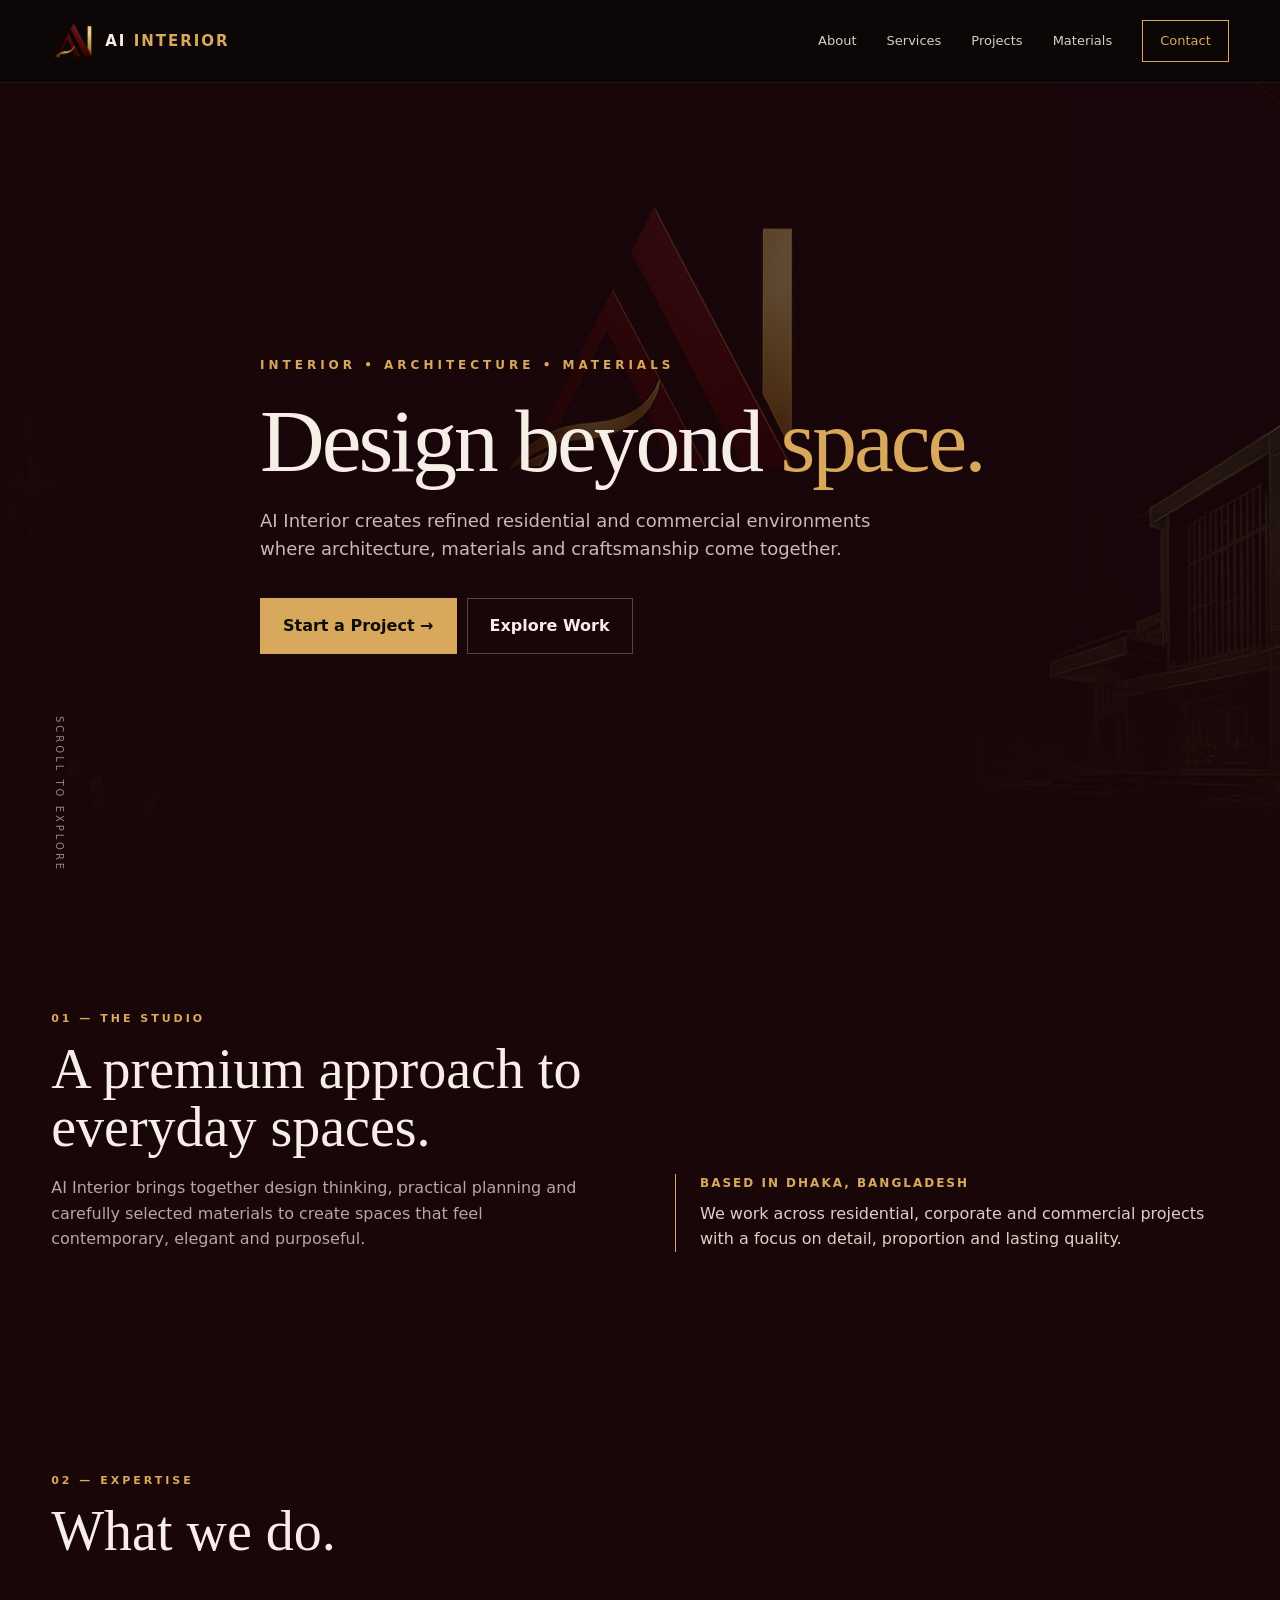
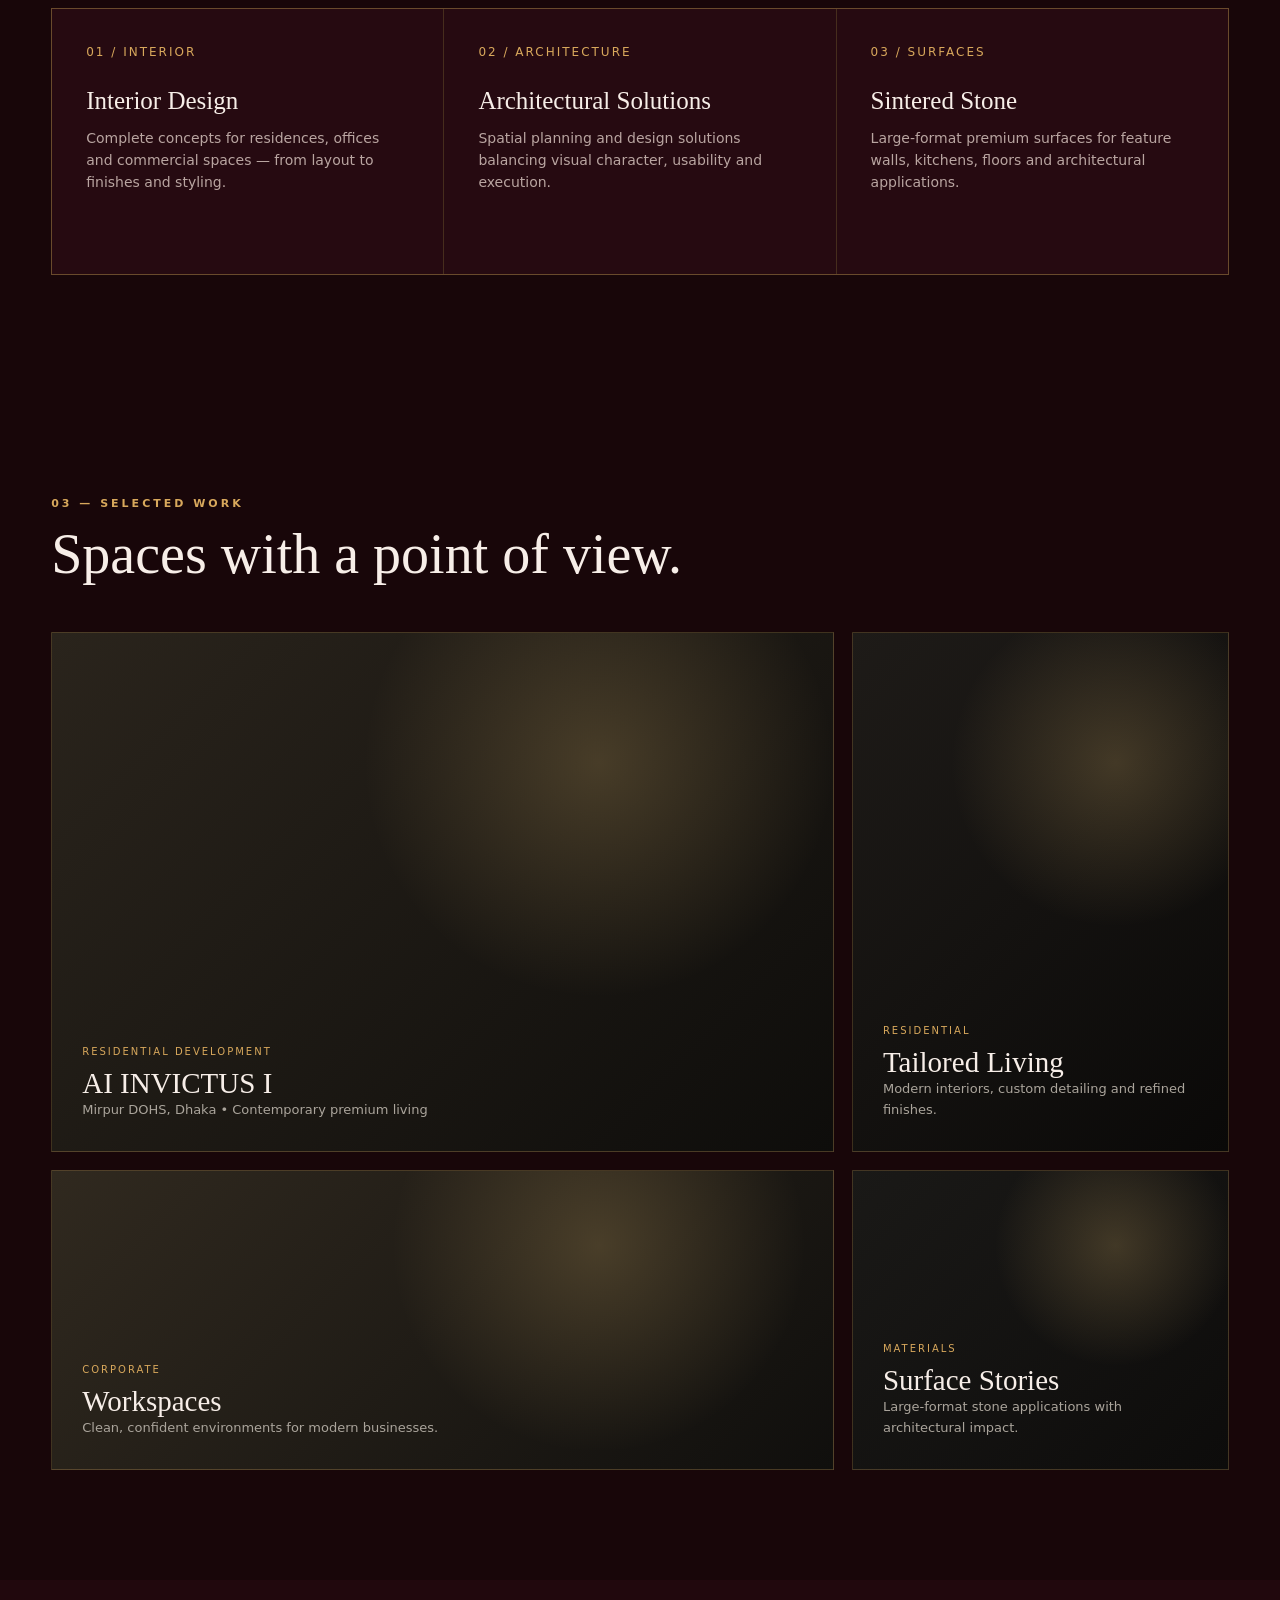
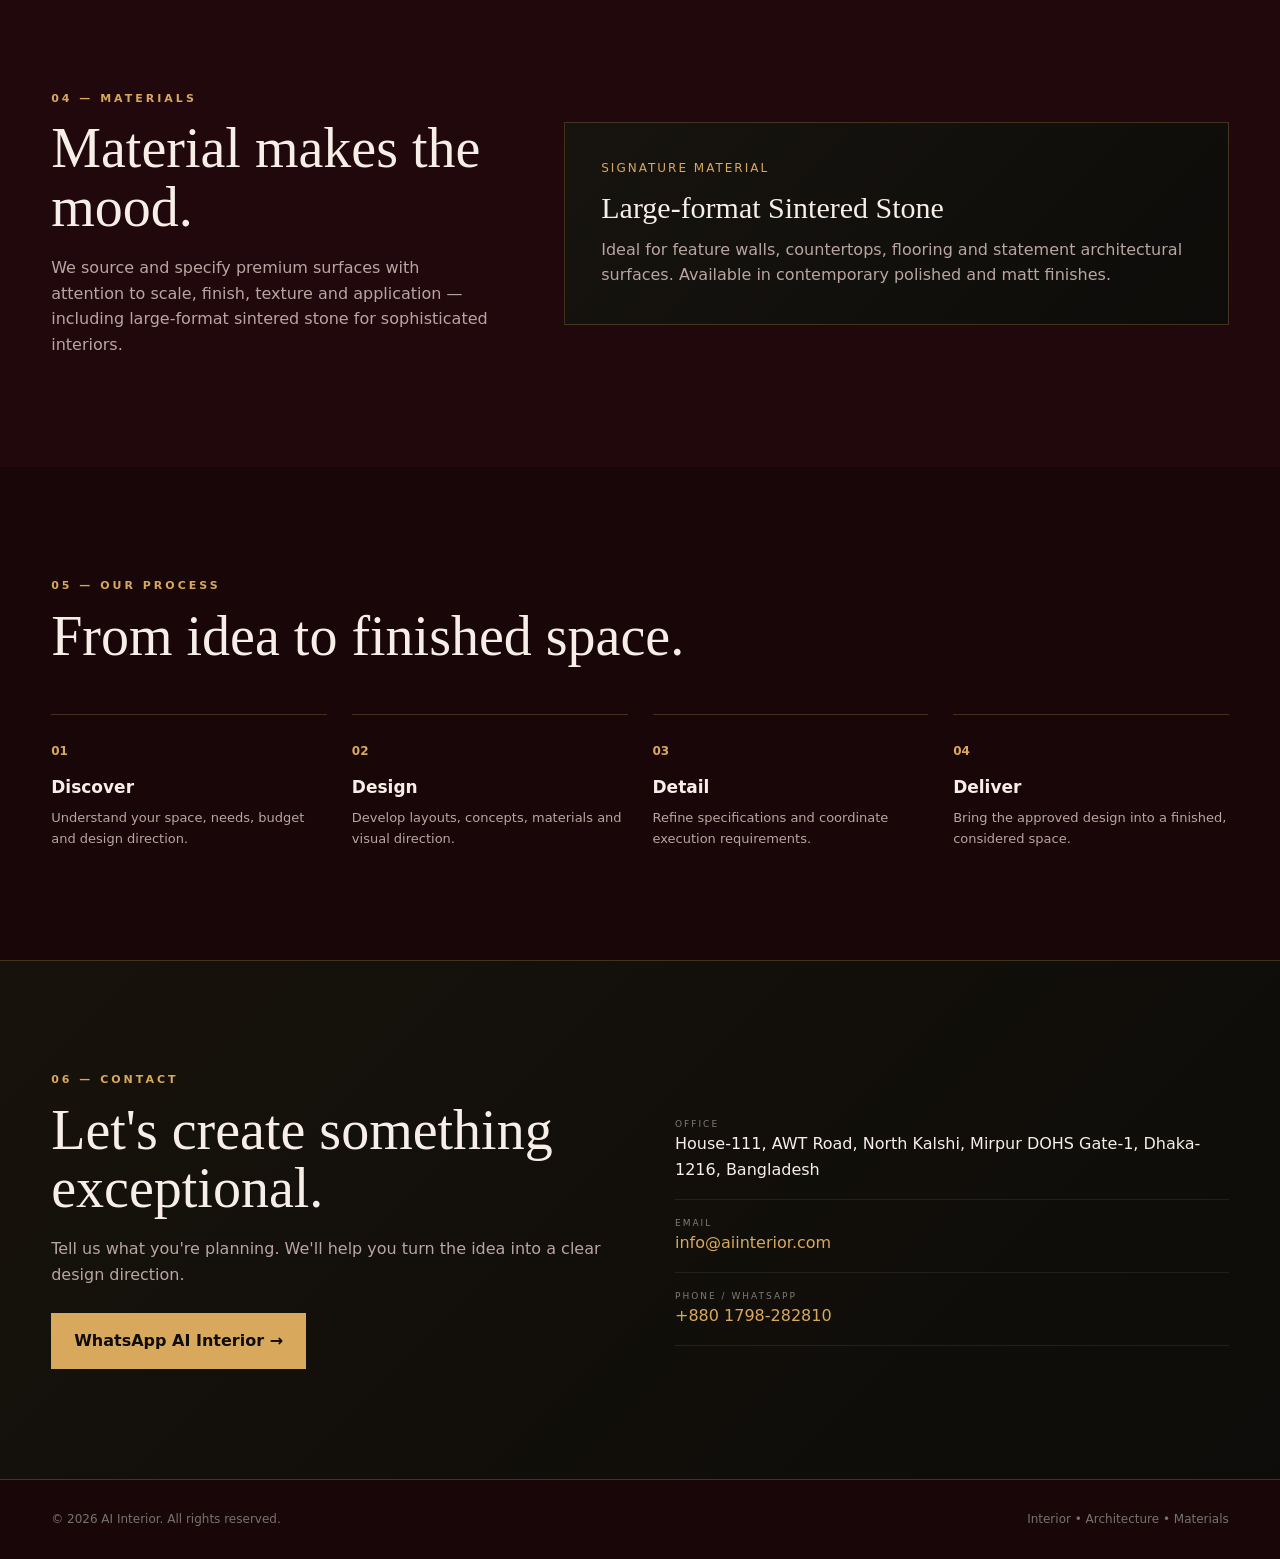
==== index.html @ 301704b3 "Add files via upload" ====
<!DOCTYPE html>
<html lang="en">
<head>
<meta charset="UTF-8">
<meta name="viewport" content="width=device-width, initial-scale=1.0">
<meta name="description" content="AI Interior — premium interior design, architectural solutions and surface materials in Dhaka, Bangladesh.">
<meta name="theme-color" content="#0a0908">
<title>AI Interior — Design Beyond Space</title>
<style>
:root{--bg:#180609;--panel:#260a11;--gold:#d8a85c;--gold2:#8e5b32;--cream:#f7eee8;--muted:#b9a5a1;--line:rgba(216,168,92,.24)}
*{box-sizing:border-box;margin:0;padding:0}
html{scroll-behavior:smooth}
body{font-family:Inter,ui-sans-serif,system-ui,-apple-system,"Segoe UI",Arial,sans-serif;background:var(--bg);color:var(--cream);line-height:1.6}
a{text-decoration:none;color:inherit}.container{width:min(1180px,92%);margin:auto}
.nav{position:fixed;inset:0 0 auto;z-index:50;background:rgba(9,8,7,.72);backdrop-filter:blur(16px);border-bottom:1px solid rgba(255,255,255,.07)}
.navin{height:82px;display:flex;align-items:center;justify-content:space-between}
.brand{display:flex;align-items:center;gap:11px;font-weight:800;letter-spacing:2px}.brand img{width:43px;height:43px;object-fit:contain}.brand span{font-size:15px}.brand em{font-style:normal;color:var(--gold)}
.links{display:flex;gap:30px;align-items:center;font-size:13px;color:#d5d0c7}.links a:hover{color:var(--gold)}
.navcta{border:1px solid var(--gold);padding:10px 17px;color:var(--gold)!important}
.hero{min-height:100vh;position:relative;overflow:hidden;display:flex;align-items:center}
.hero-art{position:absolute;inset:0;background:#160509 url("hero-art.png") center/cover no-repeat;opacity:.66;filter:saturate(1.12)}
.hero:after{content:"";position:absolute;inset:0;background:linear-gradient(90deg,rgba(24,6,9,.94) 0%,rgba(24,6,9,.65) 42%,rgba(24,6,9,.2) 100%),linear-gradient(0deg,rgba(24,6,9,.88),transparent 45%)}
.hero-content{position:relative;z-index:2;padding-top:110px;max-width:760px}
.kicker{font-size:12px;text-transform:uppercase;letter-spacing:4px;color:var(--gold);font-weight:700}
h1{font-family:Georgia,"Times New Roman",serif;font-weight:500;font-size:clamp(52px,7vw,92px);line-height:1.02;letter-spacing:-3px;margin:20px 0}
h1 span{color:var(--gold)}
.lead{font-size:18px;color:#c3bdb3;max-width:620px;margin-bottom:34px}
.btn{display:inline-flex;align-items:center;gap:9px;padding:14px 22px;background:var(--gold);color:#100d08;font-weight:800;border:1px solid var(--gold);margin-right:10px}.btn:hover{background:#ead09a}
.btn.ghost{background:transparent;color:var(--cream);border-color:rgba(255,255,255,.25)}
.scroll{position:absolute;z-index:3;bottom:28px;left:4%;font-size:10px;letter-spacing:3px;color:#8f887d;writing-mode:vertical-rl}
section{padding:110px 0}.eyebrow{font-size:11px;letter-spacing:3px;text-transform:uppercase;color:var(--gold);font-weight:800}
.section-title{font:500 clamp(36px,5vw,56px)/1.05 Georgia,serif;margin:12px 0 18px}
.section-copy{color:var(--muted);max-width:700px}.intro{display:grid;grid-template-columns:1fr 1fr;gap:70px;align-items:end}
.signature{border-left:1px solid var(--gold);padding-left:24px;color:#d9d1c4}.signature strong{display:block;color:var(--gold);font-size:12px;letter-spacing:2px;text-transform:uppercase;margin-bottom:8px}
.services{display:grid;grid-template-columns:repeat(3,1fr);gap:1px;margin-top:48px;background:var(--line);border:1px solid var(--line)}
.service{background:var(--panel);padding:34px;min-height:265px;transition:.25s}.service:hover{transform:translateY(-5px);background:#171511}
.num{color:var(--gold);font-size:12px;letter-spacing:2px}.service h3{font:500 25px Georgia,serif;margin:24px 0 12px}.service p{color:var(--muted);font-size:14px}
.projects{margin-top:48px;display:grid;grid-template-columns:1.35fr .65fr;gap:18px}.project{min-height:300px;position:relative;overflow:hidden;padding:30px;display:flex;align-items:end;background:linear-gradient(135deg,#2a241c,#0e0d0b);border:1px solid var(--line)}.project:before{content:"";position:absolute;inset:0;background:radial-gradient(circle at 70% 25%,rgba(212,176,106,.24),transparent 35%)}.project.large{min-height:520px}.project:nth-child(2){background:linear-gradient(135deg,#1e1b18,#0a0908)}.project:nth-child(3){background:linear-gradient(135deg,#30291f,#100f0d)}.project:nth-child(4){background:linear-gradient(135deg,#1a1917,#0d0c0b)}
.project-content{position:relative;z-index:1}.tag{font-size:10px;letter-spacing:2px;color:var(--gold);text-transform:uppercase}.project h3{font:500 29px Georgia,serif;margin-top:7px}.project p{color:#aaa49b;font-size:13px}
.material{background:#21080d}.material-grid{display:grid;grid-template-columns:.8fr 1.2fr;gap:70px;align-items:center}.material-box{border:1px solid var(--line);padding:36px;background:linear-gradient(135deg,#17140f,#0d0c0a)}.material-box h3{font:500 30px Georgia,serif;margin:12px 0}.material-box p{color:var(--muted)}
.process{display:grid;grid-template-columns:repeat(4,1fr);gap:25px;margin-top:48px}.step{border-top:1px solid var(--line);padding-top:22px}.step b{color:var(--gold);font-size:12px}.step h4{font-size:17px;margin:12px 0 7px}.step p{font-size:13px;color:var(--muted)}
.contact{background:linear-gradient(135deg,#17120b,#0d0c0a);border-top:1px solid var(--line);border-bottom:1px solid var(--line)}.contact-grid{display:grid;grid-template-columns:1fr 1fr;gap:70px}.contact-info{margin-top:30px}.contact-info div{padding:16px 0;border-bottom:1px solid rgba(255,255,255,.08)}.contact-info small{display:block;color:#817b73;text-transform:uppercase;letter-spacing:2px;font-size:9px}.contact-info a{color:var(--gold)}
footer{padding:30px 0;color:#77736c;font-size:12px}.foot{display:flex;justify-content:space-between;gap:20px}
@media(max-width:800px){.links{display:none}.intro,.material-grid,.contact-grid{grid-template-columns:1fr;gap:35px}.services,.process{grid-template-columns:1fr}.projects{grid-template-columns:1fr}.project.large{min-height:360px}section{padding:78px 0}.hero-art{background-position:center}.hero-content{padding-top:120px}h1{letter-spacing:-2px}.foot{flex-direction:column}}
</style>
</head>
<body>
<nav class="nav"><div class="container navin">
<a class="brand" href="#"><img src="ai-logo.png" alt="AI Interior logo"><span>AI <em>INTERIOR</em></span></a>
<div class="links"><a href="#about">About</a><a href="#services">Services</a><a href="#projects">Projects</a><a href="#materials">Materials</a><a href="#contact" class="navcta">Contact</a></div>
</div></nav>

<header class="hero">
<div class="hero-art"></div><div class="scroll">SCROLL TO EXPLORE</div>
<div class="container hero-content">
<div class="kicker">Interior • Architecture • Materials</div>
<h1>Design beyond <span>space.</span></h1>
<p class="lead">AI Interior creates refined residential and commercial environments where architecture, materials and craftsmanship come together.</p>
<a class="btn" href="#contact">Start a Project →</a><a class="btn ghost" href="#projects">Explore Work</a>
</div></header>

<section id="about"><div class="container intro">
<div><div class="eyebrow">01 — The Studio</div><h2 class="section-title">A premium approach to everyday spaces.</h2><p class="section-copy">AI Interior brings together design thinking, practical planning and carefully selected materials to create spaces that feel contemporary, elegant and purposeful.</p></div>
<div class="signature"><strong>Based in Dhaka, Bangladesh</strong>We work across residential, corporate and commercial projects with a focus on detail, proportion and lasting quality.</div>
</div></section>

<section id="services"><div class="container"><div class="eyebrow">02 — Expertise</div><h2 class="section-title">What we do.</h2>
<div class="services">
<article class="service"><div class="num">01 / INTERIOR</div><h3>Interior Design</h3><p>Complete concepts for residences, offices and commercial spaces — from layout to finishes and styling.</p></article>
<article class="service"><div class="num">02 / ARCHITECTURE</div><h3>Architectural Solutions</h3><p>Spatial planning and design solutions balancing visual character, usability and execution.</p></article>
<article class="service"><div class="num">03 / SURFACES</div><h3>Sintered Stone</h3><p>Large-format premium surfaces for feature walls, kitchens, floors and architectural applications.</p></article>
</div></div></section>

<section id="projects"><div class="container"><div class="eyebrow">03 — Selected Work</div><h2 class="section-title">Spaces with a point of view.</h2>
<div class="projects">
<article class="project large"><div class="project-content"><div class="tag">Residential Development</div><h3>AI INVICTUS I</h3><p>Mirpur DOHS, Dhaka • Contemporary premium living</p></div></article>
<article class="project"><div class="project-content"><div class="tag">Residential</div><h3>Tailored Living</h3><p>Modern interiors, custom detailing and refined finishes.</p></div></article>
<article class="project"><div class="project-content"><div class="tag">Corporate</div><h3>Workspaces</h3><p>Clean, confident environments for modern businesses.</p></div></article>
<article class="project"><div class="project-content"><div class="tag">Materials</div><h3>Surface Stories</h3><p>Large-format stone applications with architectural impact.</p></div></article>
</div></div></section>

<section id="materials" class="material"><div class="container material-grid">
<div><div class="eyebrow">04 — Materials</div><h2 class="section-title">Material makes the mood.</h2><p class="section-copy">We source and specify premium surfaces with attention to scale, finish, texture and application — including large-format sintered stone for sophisticated interiors.</p></div>
<div class="material-box"><div class="num">SIGNATURE MATERIAL</div><h3>Large-format Sintered Stone</h3><p>Ideal for feature walls, countertops, flooring and statement architectural surfaces. Available in contemporary polished and matt finishes.</p></div>
</div></section>

<section><div class="container"><div class="eyebrow">05 — Our Process</div><h2 class="section-title">From idea to finished space.</h2>
<div class="process"><div class="step"><b>01</b><h4>Discover</h4><p>Understand your space, needs, budget and design direction.</p></div><div class="step"><b>02</b><h4>Design</h4><p>Develop layouts, concepts, materials and visual direction.</p></div><div class="step"><b>03</b><h4>Detail</h4><p>Refine specifications and coordinate execution requirements.</p></div><div class="step"><b>04</b><h4>Deliver</h4><p>Bring the approved design into a finished, considered space.</p></div></div>
</div></section>

<section id="contact" class="contact"><div class="container contact-grid">
<div><div class="eyebrow">06 — Contact</div><h2 class="section-title">Let's create something exceptional.</h2><p class="section-copy">Tell us what you're planning. We'll help you turn the idea into a clear design direction.</p><br><a class="btn" href="https://wa.me/8801798282810?text=Hello%20AI%20Interior%2C%20I%20would%20like%20to%20discuss%20a%20project." target="_blank">WhatsApp AI Interior →</a></div>
<div class="contact-info"><div><small>Office</small>House-111, AWT Road, North Kalshi, Mirpur DOHS Gate-1, Dhaka-1216, Bangladesh</div><div><small>Email</small><a href="mailto:info@aiinterior.com">info@aiinterior.com</a></div><div><small>Phone / WhatsApp</small><a href="tel:+8801798282810">+880 1798-282810</a></div></div>
</div></section>

<footer><div class="container foot"><span>© 2026 AI Interior. All rights reserved.</span><span>Interior • Architecture • Materials</span></div></footer>
</body></html>
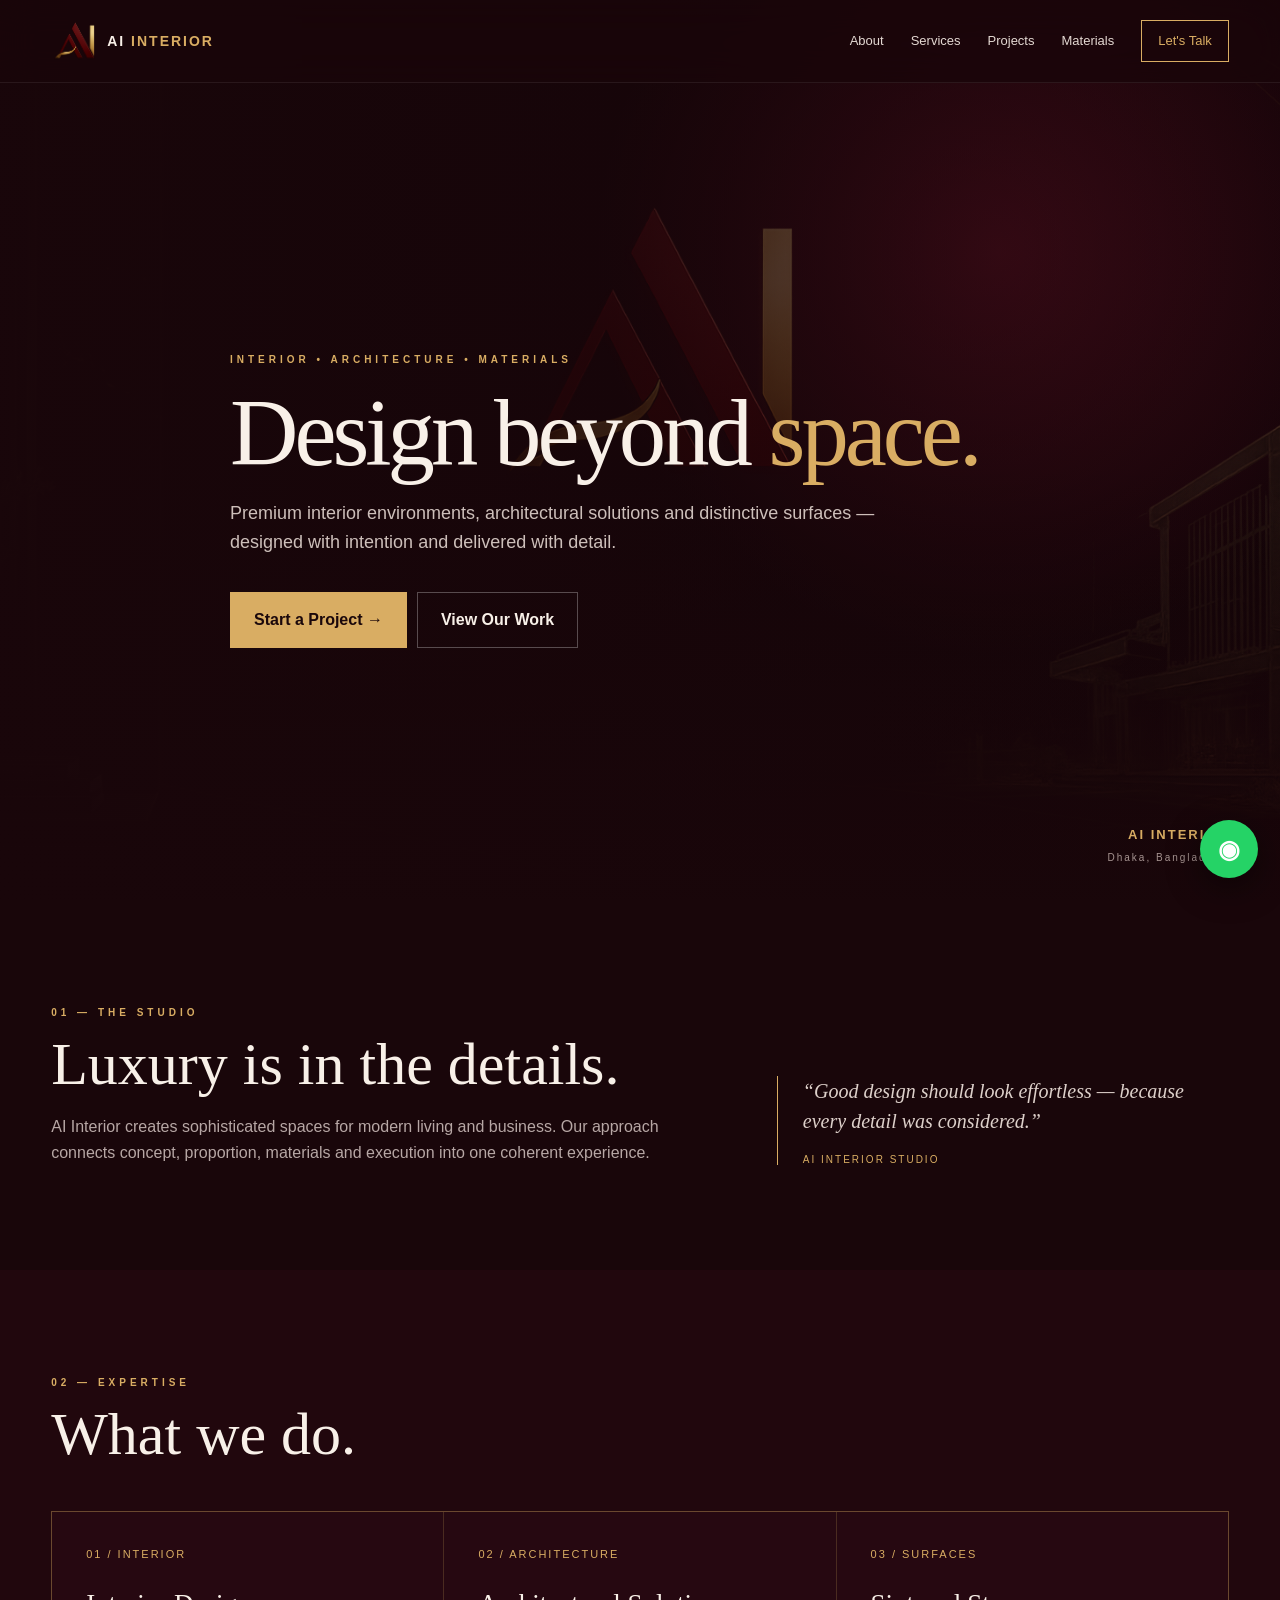
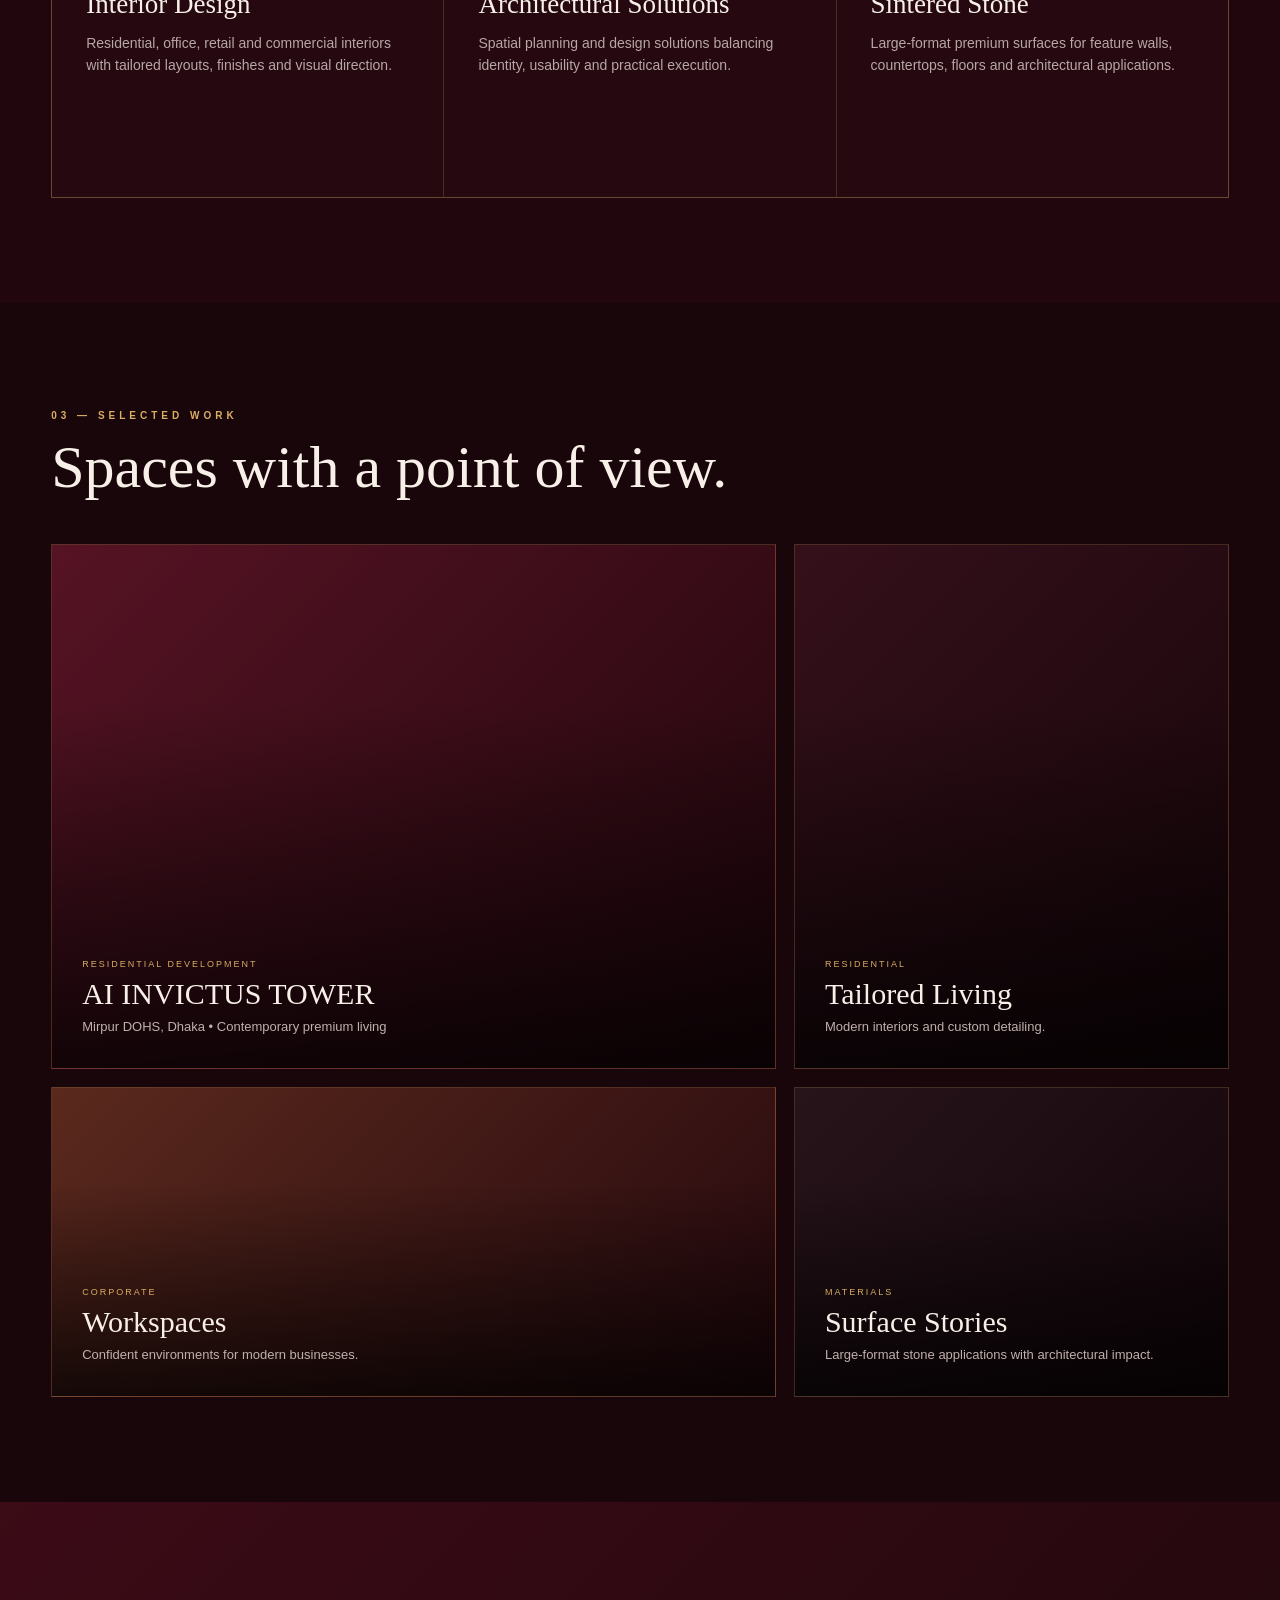
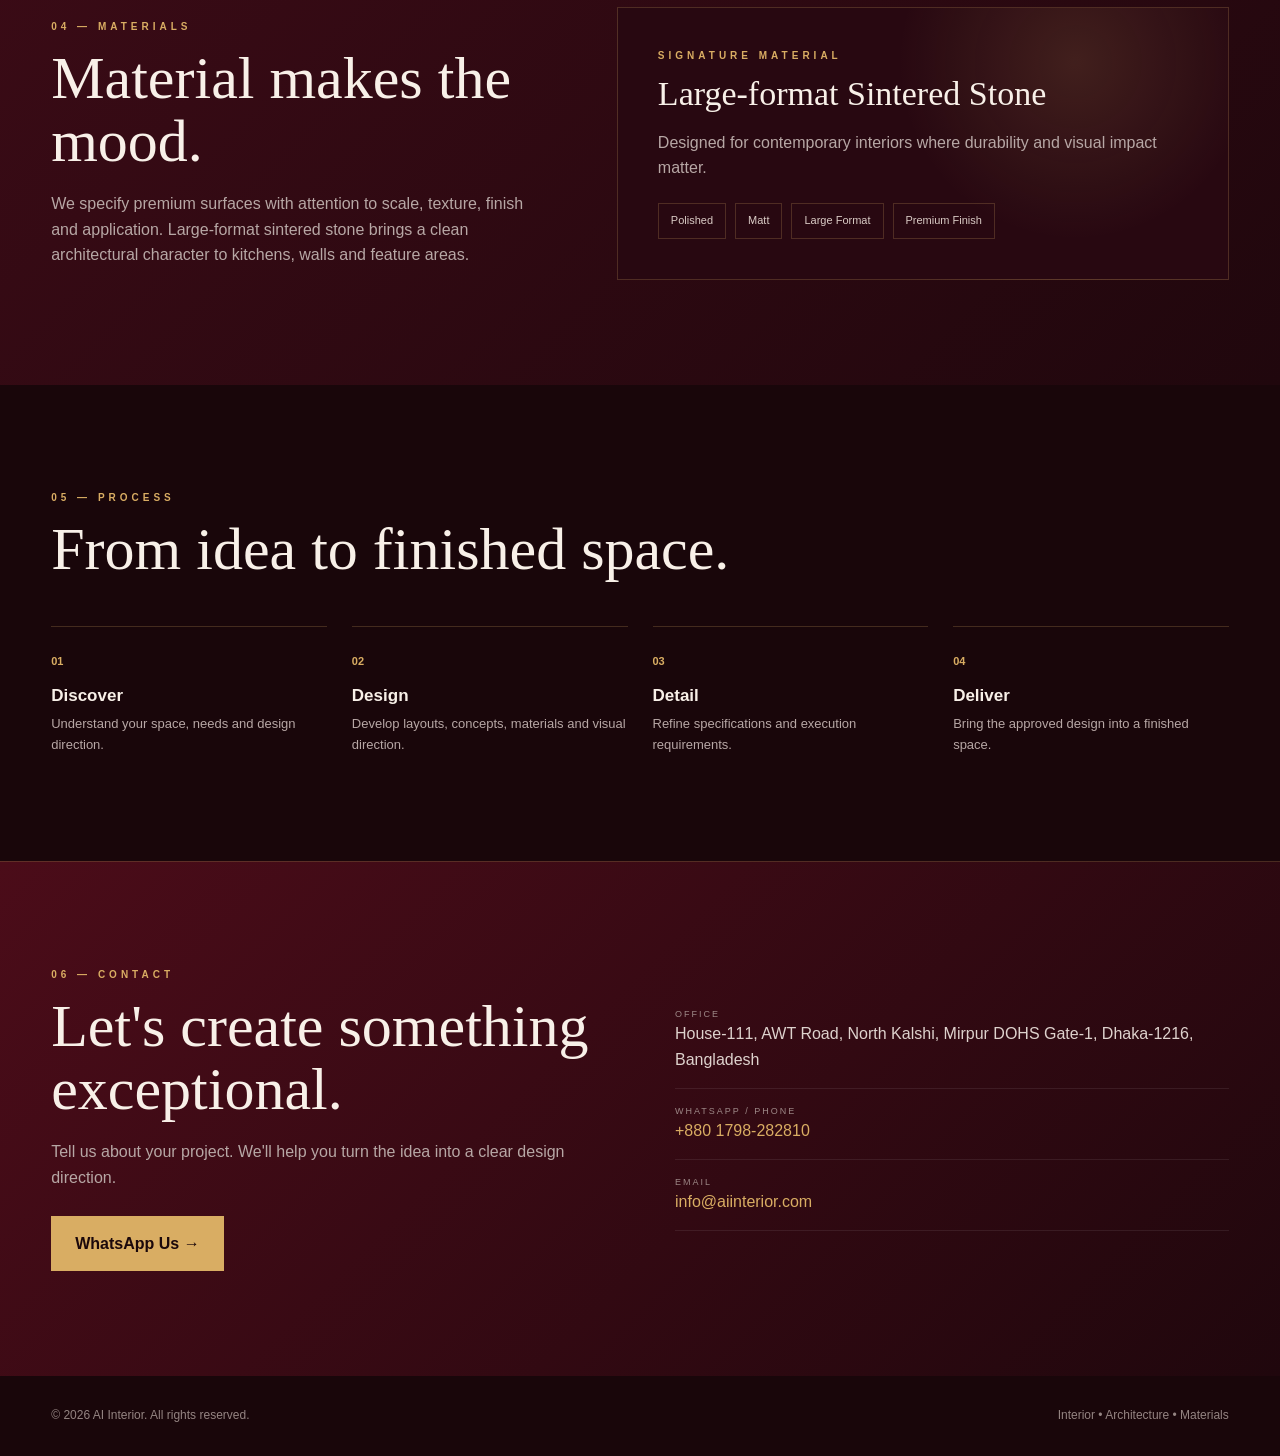
==== commit b1e5902c: "Add files via upload" ====
--- a/index.html
+++ b/index.html
@@ -1,97 +1,79 @@
-<!DOCTYPE html>
+<!doctype html>
 <html lang="en">
 <head>
-<meta charset="UTF-8">
-<meta name="viewport" content="width=device-width, initial-scale=1.0">
-<meta name="description" content="AI Interior — premium interior design, architectural solutions and surface materials in Dhaka, Bangladesh.">
-<meta name="theme-color" content="#0a0908">
-<title>AI Interior — Design Beyond Space</title>
+<meta charset="utf-8">
+<meta name="viewport" content="width=device-width,initial-scale=1">
+<meta name="description" content="AI Interior — premium interior design, architecture and sintered stone solutions in Dhaka, Bangladesh.">
+<meta name="theme-color" content="#19060a">
+<title>AI Interior | Design Beyond Space</title>
 <style>
-:root{--bg:#180609;--panel:#260a11;--gold:#d8a85c;--gold2:#8e5b32;--cream:#f7eee8;--muted:#b9a5a1;--line:rgba(216,168,92,.24)}
-*{box-sizing:border-box;margin:0;padding:0}
-html{scroll-behavior:smooth}
-body{font-family:Inter,ui-sans-serif,system-ui,-apple-system,"Segoe UI",Arial,sans-serif;background:var(--bg);color:var(--cream);line-height:1.6}
-a{text-decoration:none;color:inherit}.container{width:min(1180px,92%);margin:auto}
-.nav{position:fixed;inset:0 0 auto;z-index:50;background:rgba(9,8,7,.72);backdrop-filter:blur(16px);border-bottom:1px solid rgba(255,255,255,.07)}
-.navin{height:82px;display:flex;align-items:center;justify-content:space-between}
-.brand{display:flex;align-items:center;gap:11px;font-weight:800;letter-spacing:2px}.brand img{width:43px;height:43px;object-fit:contain}.brand span{font-size:15px}.brand em{font-style:normal;color:var(--gold)}
-.links{display:flex;gap:30px;align-items:center;font-size:13px;color:#d5d0c7}.links a:hover{color:var(--gold)}
-.navcta{border:1px solid var(--gold);padding:10px 17px;color:var(--gold)!important}
-.hero{min-height:100vh;position:relative;overflow:hidden;display:flex;align-items:center}
-.hero-art{position:absolute;inset:0;background:#160509 url("hero-art.png") center/cover no-repeat;opacity:.66;filter:saturate(1.12)}
-.hero:after{content:"";position:absolute;inset:0;background:linear-gradient(90deg,rgba(24,6,9,.94) 0%,rgba(24,6,9,.65) 42%,rgba(24,6,9,.2) 100%),linear-gradient(0deg,rgba(24,6,9,.88),transparent 45%)}
-.hero-content{position:relative;z-index:2;padding-top:110px;max-width:760px}
-.kicker{font-size:12px;text-transform:uppercase;letter-spacing:4px;color:var(--gold);font-weight:700}
-h1{font-family:Georgia,"Times New Roman",serif;font-weight:500;font-size:clamp(52px,7vw,92px);line-height:1.02;letter-spacing:-3px;margin:20px 0}
-h1 span{color:var(--gold)}
-.lead{font-size:18px;color:#c3bdb3;max-width:620px;margin-bottom:34px}
-.btn{display:inline-flex;align-items:center;gap:9px;padding:14px 22px;background:var(--gold);color:#100d08;font-weight:800;border:1px solid var(--gold);margin-right:10px}.btn:hover{background:#ead09a}
-.btn.ghost{background:transparent;color:var(--cream);border-color:rgba(255,255,255,.25)}
-.scroll{position:absolute;z-index:3;bottom:28px;left:4%;font-size:10px;letter-spacing:3px;color:#8f887d;writing-mode:vertical-rl}
-section{padding:110px 0}.eyebrow{font-size:11px;letter-spacing:3px;text-transform:uppercase;color:var(--gold);font-weight:800}
-.section-title{font:500 clamp(36px,5vw,56px)/1.05 Georgia,serif;margin:12px 0 18px}
-.section-copy{color:var(--muted);max-width:700px}.intro{display:grid;grid-template-columns:1fr 1fr;gap:70px;align-items:end}
-.signature{border-left:1px solid var(--gold);padding-left:24px;color:#d9d1c4}.signature strong{display:block;color:var(--gold);font-size:12px;letter-spacing:2px;text-transform:uppercase;margin-bottom:8px}
-.services{display:grid;grid-template-columns:repeat(3,1fr);gap:1px;margin-top:48px;background:var(--line);border:1px solid var(--line)}
-.service{background:var(--panel);padding:34px;min-height:265px;transition:.25s}.service:hover{transform:translateY(-5px);background:#171511}
-.num{color:var(--gold);font-size:12px;letter-spacing:2px}.service h3{font:500 25px Georgia,serif;margin:24px 0 12px}.service p{color:var(--muted);font-size:14px}
-.projects{margin-top:48px;display:grid;grid-template-columns:1.35fr .65fr;gap:18px}.project{min-height:300px;position:relative;overflow:hidden;padding:30px;display:flex;align-items:end;background:linear-gradient(135deg,#2a241c,#0e0d0b);border:1px solid var(--line)}.project:before{content:"";position:absolute;inset:0;background:radial-gradient(circle at 70% 25%,rgba(212,176,106,.24),transparent 35%)}.project.large{min-height:520px}.project:nth-child(2){background:linear-gradient(135deg,#1e1b18,#0a0908)}.project:nth-child(3){background:linear-gradient(135deg,#30291f,#100f0d)}.project:nth-child(4){background:linear-gradient(135deg,#1a1917,#0d0c0b)}
-.project-content{position:relative;z-index:1}.tag{font-size:10px;letter-spacing:2px;color:var(--gold);text-transform:uppercase}.project h3{font:500 29px Georgia,serif;margin-top:7px}.project p{color:#aaa49b;font-size:13px}
-.material{background:#21080d}.material-grid{display:grid;grid-template-columns:.8fr 1.2fr;gap:70px;align-items:center}.material-box{border:1px solid var(--line);padding:36px;background:linear-gradient(135deg,#17140f,#0d0c0a)}.material-box h3{font:500 30px Georgia,serif;margin:12px 0}.material-box p{color:var(--muted)}
-.process{display:grid;grid-template-columns:repeat(4,1fr);gap:25px;margin-top:48px}.step{border-top:1px solid var(--line);padding-top:22px}.step b{color:var(--gold);font-size:12px}.step h4{font-size:17px;margin:12px 0 7px}.step p{font-size:13px;color:var(--muted)}
-.contact{background:linear-gradient(135deg,#17120b,#0d0c0a);border-top:1px solid var(--line);border-bottom:1px solid var(--line)}.contact-grid{display:grid;grid-template-columns:1fr 1fr;gap:70px}.contact-info{margin-top:30px}.contact-info div{padding:16px 0;border-bottom:1px solid rgba(255,255,255,.08)}.contact-info small{display:block;color:#817b73;text-transform:uppercase;letter-spacing:2px;font-size:9px}.contact-info a{color:var(--gold)}
-footer{padding:30px 0;color:#77736c;font-size:12px}.foot{display:flex;justify-content:space-between;gap:20px}
-@media(max-width:800px){.links{display:none}.intro,.material-grid,.contact-grid{grid-template-columns:1fr;gap:35px}.services,.process{grid-template-columns:1fr}.projects{grid-template-columns:1fr}.project.large{min-height:360px}section{padding:78px 0}.hero-art{background-position:center}.hero-content{padding-top:120px}h1{letter-spacing:-2px}.foot{flex-direction:column}}
+:root{--maroon:#19060a;--maroon2:#2a0810;--wine:#430d19;--gold:#d9ad63;--gold2:#f0d39a;--ivory:#f8f0e8;--muted:#b7a7a5;--line:rgba(217,173,99,.22)}
+*{box-sizing:border-box;margin:0;padding:0}html{scroll-behavior:smooth}body{background:var(--maroon);color:var(--ivory);font-family:Inter,Arial,sans-serif;line-height:1.6}a{text-decoration:none;color:inherit}
+.container{width:min(1200px,92%);margin:auto}.nav{position:fixed;z-index:100;top:0;left:0;right:0;background:rgba(25,6,10,.76);backdrop-filter:blur(18px);border-bottom:1px solid rgba(255,255,255,.07)}
+.navin{height:82px;display:flex;align-items:center;justify-content:space-between}.brand{display:flex;align-items:center;gap:10px;font-weight:800;letter-spacing:2px}.brand img{width:46px;height:46px;object-fit:contain}.brand span{font-size:14px}.brand b{color:var(--gold)}
+.links{display:flex;gap:27px;align-items:center;font-size:13px;color:#e4d9d3}.links a:hover{color:var(--gold)}.navbtn{border:1px solid var(--gold);padding:10px 16px;color:var(--gold)!important}
+.menu{display:none;background:none;border:0;color:var(--ivory);font-size:25px}.mobile{display:none}
+.hero{min-height:100vh;position:relative;display:flex;align-items:center;overflow:hidden;background:#110307}.hero-art{position:absolute;inset:0;background:url("hero-art.png") center/cover no-repeat;opacity:.48;filter:saturate(1.2)}.hero:before{content:"";position:absolute;inset:0;background:radial-gradient(circle at 78% 28%,rgba(117,20,43,.5),transparent 34%)}.hero:after{content:"";position:absolute;inset:0;background:linear-gradient(90deg,rgba(25,6,10,.97),rgba(25,6,10,.72) 43%,rgba(25,6,10,.2)),linear-gradient(0deg,rgba(25,6,10,.96),transparent 48%)}
+.hero-content{position:relative;z-index:2;padding-top:100px;max-width:820px}.eyebrow{font-size:10px;letter-spacing:4px;color:var(--gold);font-weight:800;text-transform:uppercase}.hero h1{font:500 clamp(55px,7.4vw,100px)/.96 Georgia,serif;letter-spacing:-4px;margin:20px 0}.hero h1 span{color:var(--gold)}.lead{font-size:18px;color:#cdbfba;max-width:660px;margin-bottom:35px}.actions{display:flex;gap:10px;flex-wrap:wrap}.btn{display:inline-flex;align-items:center;gap:9px;padding:14px 23px;background:var(--gold);color:#1b080b;font-weight:800;border:1px solid var(--gold)}.btn:hover{background:var(--gold2)}.btn.ghost{background:transparent;color:var(--ivory);border-color:rgba(255,255,255,.28)}
+.hero-meta{position:absolute;z-index:3;bottom:34px;right:4%;font-size:10px;letter-spacing:2px;color:#a69491;text-align:right}.hero-meta strong{display:block;color:var(--gold);font-size:13px;margin-bottom:4px}
+section{padding:105px 0}.dark{background:#21070d}.wine{background:linear-gradient(135deg,#3b0b16,#20070d)}.title{font:500 clamp(38px,5vw,60px)/1.05 Georgia,serif;margin:12px 0 18px}.copy{color:var(--muted);max-width:720px}
+.intro{display:grid;grid-template-columns:1fr .7fr;gap:80px;align-items:end}.quote{border-left:1px solid var(--gold);padding-left:25px;color:#ddd0ca;font:italic 20px/1.5 Georgia,serif}.quote small{display:block;font:normal 10px Arial;letter-spacing:2px;color:var(--gold);margin-top:18px;text-transform:uppercase}
+.services{display:grid;grid-template-columns:repeat(3,1fr);gap:1px;background:var(--line);border:1px solid var(--line);margin-top:45px}.service{background:#260811;padding:34px;min-height:285px;transition:.25s}.service:hover{transform:translateY(-5px);background:#310a13}.service .n{color:var(--gold);font-size:11px;letter-spacing:2px}.service h3{font:500 27px Georgia,serif;margin:25px 0 12px}.service p{color:var(--muted);font-size:14px}
+.projects{display:grid;grid-template-columns:1.25fr .75fr;gap:18px;margin-top:45px}.project{min-height:310px;padding:30px;display:flex;align-items:end;position:relative;overflow:hidden;border:1px solid var(--line);background:linear-gradient(135deg,#4a101d,#21070d)}.project:after{content:"";position:absolute;inset:0;background:linear-gradient(0deg,rgba(0,0,0,.72),transparent 70%)}.project.large{min-height:525px;background:linear-gradient(135deg,#561324,#20060c)}.project.two{background:linear-gradient(135deg,#35101a,#160509)}.project.three{background:linear-gradient(135deg,#5a291d,#26080e)}.project.four{background:linear-gradient(135deg,#27141b,#130509)}.pcontent{position:relative;z-index:2}.tag{font-size:9px;letter-spacing:2px;color:var(--gold);text-transform:uppercase}.project h3{font:500 30px Georgia,serif;margin:6px 0}.project p{font-size:13px;color:#c0b0ad}
+.materials{display:grid;grid-template-columns:.9fr 1.1fr;gap:65px;align-items:center}.material-card{padding:40px;border:1px solid var(--line);background:radial-gradient(circle at 75% 20%,rgba(217,173,99,.14),transparent 35%),#280811}.chips{display:flex;gap:9px;flex-wrap:wrap;margin-top:22px}.chip{border:1px solid var(--line);padding:8px 12px;color:#daccc6;font-size:11px}
+.process{display:grid;grid-template-columns:repeat(4,1fr);gap:25px;margin-top:45px}.step{border-top:1px solid var(--line);padding-top:20px}.step b{color:var(--gold);font-size:11px}.step h4{margin:10px 0 5px;font-size:17px}.step p{font-size:13px;color:var(--muted)}
+.contact{background:linear-gradient(135deg,#4b0c19,#20070d);border-top:1px solid var(--line)}.contactgrid{display:grid;grid-template-columns:1fr 1fr;gap:70px}.details{margin-top:25px}.detail{padding:15px 0;border-bottom:1px solid rgba(255,255,255,.08);color:#ded2cd}.detail small{display:block;color:#9d8887;font-size:9px;letter-spacing:2px;text-transform:uppercase}.detail a{color:var(--gold)}
+.float{position:fixed;right:22px;bottom:22px;z-index:90;width:58px;height:58px;border-radius:50%;display:grid;place-items:center;background:#25d366;color:#fff;font-weight:900;font-size:25px;box-shadow:0 10px 35px rgba(0,0,0,.45)}.float:hover{transform:scale(1.06)}
+footer{padding:30px 0;color:#948482;font-size:12px}.foot{display:flex;justify-content:space-between;gap:20px}
+@media(max-width:800px){.links{display:none}.menu{display:block}.mobile{position:absolute;top:82px;left:0;right:0;background:#1d070c;border-bottom:1px solid var(--line);padding:18px 4%;flex-direction:column;gap:16px}.mobile.show{display:flex}.intro,.materials,.contactgrid{grid-template-columns:1fr;gap:35px}.services,.process{grid-template-columns:1fr}.projects{grid-template-columns:1fr}.project.large{min-height:370px}section{padding:78px 0}.hero h1{letter-spacing:-2px}.hero-meta{display:none}}
 </style>
 </head>
 <body>
 <nav class="nav"><div class="container navin">
-<a class="brand" href="#"><img src="ai-logo.png" alt="AI Interior logo"><span>AI <em>INTERIOR</em></span></a>
-<div class="links"><a href="#about">About</a><a href="#services">Services</a><a href="#projects">Projects</a><a href="#materials">Materials</a><a href="#contact" class="navcta">Contact</a></div>
-</div></nav>
+<a class="brand" href="#home"><img src="ai-logo.png" alt="AI Interior logo"><span>AI <b>INTERIOR</b></span></a>
+<div class="links"><a href="#about">About</a><a href="#services">Services</a><a href="#projects">Projects</a><a href="#materials">Materials</a><a href="#contact" class="navbtn">Let's Talk</a></div>
+<button class="menu" aria-label="Menu" onclick="document.querySelector('.mobile').classList.toggle('show')">☰</button>
+</div><div class="mobile"><a href="#about">About</a><a href="#services">Services</a><a href="#projects">Projects</a><a href="#materials">Materials</a><a href="#contact">Contact</a></div></nav>
 
-<header class="hero">
-<div class="hero-art"></div><div class="scroll">SCROLL TO EXPLORE</div>
-<div class="container hero-content">
-<div class="kicker">Interior • Architecture • Materials</div>
+<header id="home" class="hero"><div class="hero-art"></div><div class="container hero-content">
+<div class="eyebrow">Interior • Architecture • Materials</div>
 <h1>Design beyond <span>space.</span></h1>
-<p class="lead">AI Interior creates refined residential and commercial environments where architecture, materials and craftsmanship come together.</p>
-<a class="btn" href="#contact">Start a Project →</a><a class="btn ghost" href="#projects">Explore Work</a>
-</div></header>
+<p class="lead">Premium interior environments, architectural solutions and distinctive surfaces — designed with intention and delivered with detail.</p>
+<div class="actions"><a class="btn" href="#contact">Start a Project →</a><a class="btn ghost" href="#projects">View Our Work</a></div>
+</div><div class="hero-meta"><strong>AI INTERIOR</strong>Dhaka, Bangladesh</div></header>
 
-<section id="about"><div class="container intro">
-<div><div class="eyebrow">01 — The Studio</div><h2 class="section-title">A premium approach to everyday spaces.</h2><p class="section-copy">AI Interior brings together design thinking, practical planning and carefully selected materials to create spaces that feel contemporary, elegant and purposeful.</p></div>
-<div class="signature"><strong>Based in Dhaka, Bangladesh</strong>We work across residential, corporate and commercial projects with a focus on detail, proportion and lasting quality.</div>
-</div></section>
+<section id="about"><div class="container intro"><div><div class="eyebrow">01 — The Studio</div><h2 class="title">Luxury is in the details.</h2><p class="copy">AI Interior creates sophisticated spaces for modern living and business. Our approach connects concept, proportion, materials and execution into one coherent experience.</p></div><div class="quote">“Good design should look effortless — because every detail was considered.”<small>AI Interior Studio</small></div></div></section>
 
-<section id="services"><div class="container"><div class="eyebrow">02 — Expertise</div><h2 class="section-title">What we do.</h2>
-<div class="services">
-<article class="service"><div class="num">01 / INTERIOR</div><h3>Interior Design</h3><p>Complete concepts for residences, offices and commercial spaces — from layout to finishes and styling.</p></article>
-<article class="service"><div class="num">02 / ARCHITECTURE</div><h3>Architectural Solutions</h3><p>Spatial planning and design solutions balancing visual character, usability and execution.</p></article>
-<article class="service"><div class="num">03 / SURFACES</div><h3>Sintered Stone</h3><p>Large-format premium surfaces for feature walls, kitchens, floors and architectural applications.</p></article>
+<section id="services" class="dark"><div class="container"><div class="eyebrow">02 — Expertise</div><h2 class="title">What we do.</h2><div class="services">
+<div class="service"><div class="n">01 / INTERIOR</div><h3>Interior Design</h3><p>Residential, office, retail and commercial interiors with tailored layouts, finishes and visual direction.</p></div>
+<div class="service"><div class="n">02 / ARCHITECTURE</div><h3>Architectural Solutions</h3><p>Spatial planning and design solutions balancing identity, usability and practical execution.</p></div>
+<div class="service"><div class="n">03 / SURFACES</div><h3>Sintered Stone</h3><p>Large-format premium surfaces for feature walls, countertops, floors and architectural applications.</p></div>
 </div></div></section>
 
-<section id="projects"><div class="container"><div class="eyebrow">03 — Selected Work</div><h2 class="section-title">Spaces with a point of view.</h2>
-<div class="projects">
-<article class="project large"><div class="project-content"><div class="tag">Residential Development</div><h3>AI INVICTUS I</h3><p>Mirpur DOHS, Dhaka • Contemporary premium living</p></div></article>
-<article class="project"><div class="project-content"><div class="tag">Residential</div><h3>Tailored Living</h3><p>Modern interiors, custom detailing and refined finishes.</p></div></article>
-<article class="project"><div class="project-content"><div class="tag">Corporate</div><h3>Workspaces</h3><p>Clean, confident environments for modern businesses.</p></div></article>
-<article class="project"><div class="project-content"><div class="tag">Materials</div><h3>Surface Stories</h3><p>Large-format stone applications with architectural impact.</p></div></article>
+<section id="projects"><div class="container"><div class="eyebrow">03 — Selected Work</div><h2 class="title">Spaces with a point of view.</h2><div class="projects">
+<article class="project large"><div class="pcontent"><div class="tag">Residential Development</div><h3>AI INVICTUS TOWER</h3><p>Mirpur DOHS, Dhaka • Contemporary premium living</p></div></article>
+<article class="project two"><div class="pcontent"><div class="tag">Residential</div><h3>Tailored Living</h3><p>Modern interiors and custom detailing.</p></div></article>
+<article class="project three"><div class="pcontent"><div class="tag">Corporate</div><h3>Workspaces</h3><p>Confident environments for modern businesses.</p></div></article>
+<article class="project four"><div class="pcontent"><div class="tag">Materials</div><h3>Surface Stories</h3><p>Large-format stone applications with architectural impact.</p></div></article>
 </div></div></section>
 
-<section id="materials" class="material"><div class="container material-grid">
-<div><div class="eyebrow">04 — Materials</div><h2 class="section-title">Material makes the mood.</h2><p class="section-copy">We source and specify premium surfaces with attention to scale, finish, texture and application — including large-format sintered stone for sophisticated interiors.</p></div>
-<div class="material-box"><div class="num">SIGNATURE MATERIAL</div><h3>Large-format Sintered Stone</h3><p>Ideal for feature walls, countertops, flooring and statement architectural surfaces. Available in contemporary polished and matt finishes.</p></div>
-</div></section>
+<section id="materials" class="wine"><div class="container materials"><div><div class="eyebrow">04 — Materials</div><h2 class="title">Material makes the mood.</h2><p class="copy">We specify premium surfaces with attention to scale, texture, finish and application. Large-format sintered stone brings a clean architectural character to kitchens, walls and feature areas.</p></div><div class="material-card"><div class="eyebrow">Signature Material</div><h3 class="title" style="font-size:34px">Large-format Sintered Stone</h3><p class="copy">Designed for contemporary interiors where durability and visual impact matter.</p><div class="chips"><span class="chip">Polished</span><span class="chip">Matt</span><span class="chip">Large Format</span><span class="chip">Premium Finish</span></div></div></div></section>
 
-<section><div class="container"><div class="eyebrow">05 — Our Process</div><h2 class="section-title">From idea to finished space.</h2>
-<div class="process"><div class="step"><b>01</b><h4>Discover</h4><p>Understand your space, needs, budget and design direction.</p></div><div class="step"><b>02</b><h4>Design</h4><p>Develop layouts, concepts, materials and visual direction.</p></div><div class="step"><b>03</b><h4>Detail</h4><p>Refine specifications and coordinate execution requirements.</p></div><div class="step"><b>04</b><h4>Deliver</h4><p>Bring the approved design into a finished, considered space.</p></div></div>
-</div></section>
+<section><div class="container"><div class="eyebrow">05 — Process</div><h2 class="title">From idea to finished space.</h2><div class="process">
+<div class="step"><b>01</b><h4>Discover</h4><p>Understand your space, needs and design direction.</p></div>
+<div class="step"><b>02</b><h4>Design</h4><p>Develop layouts, concepts, materials and visual direction.</p></div>
+<div class="step"><b>03</b><h4>Detail</h4><p>Refine specifications and execution requirements.</p></div>
+<div class="step"><b>04</b><h4>Deliver</h4><p>Bring the approved design into a finished space.</p></div>
+</div></div></section>
 
-<section id="contact" class="contact"><div class="container contact-grid">
-<div><div class="eyebrow">06 — Contact</div><h2 class="section-title">Let's create something exceptional.</h2><p class="section-copy">Tell us what you're planning. We'll help you turn the idea into a clear design direction.</p><br><a class="btn" href="https://wa.me/8801798282810?text=Hello%20AI%20Interior%2C%20I%20would%20like%20to%20discuss%20a%20project." target="_blank">WhatsApp AI Interior →</a></div>
-<div class="contact-info"><div><small>Office</small>House-111, AWT Road, North Kalshi, Mirpur DOHS Gate-1, Dhaka-1216, Bangladesh</div><div><small>Email</small><a href="mailto:info@aiinterior.com">info@aiinterior.com</a></div><div><small>Phone / WhatsApp</small><a href="tel:+8801798282810">+880 1798-282810</a></div></div>
-</div></section>
+<section id="contact" class="contact"><div class="container contactgrid"><div><div class="eyebrow">06 — Contact</div><h2 class="title">Let's create something exceptional.</h2><p class="copy">Tell us about your project. We'll help you turn the idea into a clear design direction.</p><br><a class="btn" href="https://wa.me/8801798282810?text=Hello%20AI%20Interior%2C%20I%20would%20like%20to%20discuss%20a%20project." target="_blank">WhatsApp Us →</a></div><div class="details">
+<div class="detail"><small>Office</small>House-111, AWT Road, North Kalshi, Mirpur DOHS Gate-1, Dhaka-1216, Bangladesh</div>
+<div class="detail"><small>WhatsApp / Phone</small><a href="tel:+8801798282810">+880 1798-282810</a></div>
+<div class="detail"><small>Email</small><a href="mailto:info@aiinterior.com">info@aiinterior.com</a></div>
+</div></div></section>
 
 <footer><div class="container foot"><span>© 2026 AI Interior. All rights reserved.</span><span>Interior • Architecture • Materials</span></div></footer>
-</body></html>+<a class="float" href="https://wa.me/8801798282810?text=Hello%20AI%20Interior%2C%20I%20would%20like%20to%20discuss%20a%20project." target="_blank" aria-label="WhatsApp">◉</a>
+<script>document.querySelectorAll('.mobile a').forEach(a=>a.onclick=()=>document.querySelector('.mobile').classList.remove('show'));</script>
+</body>
+</html>
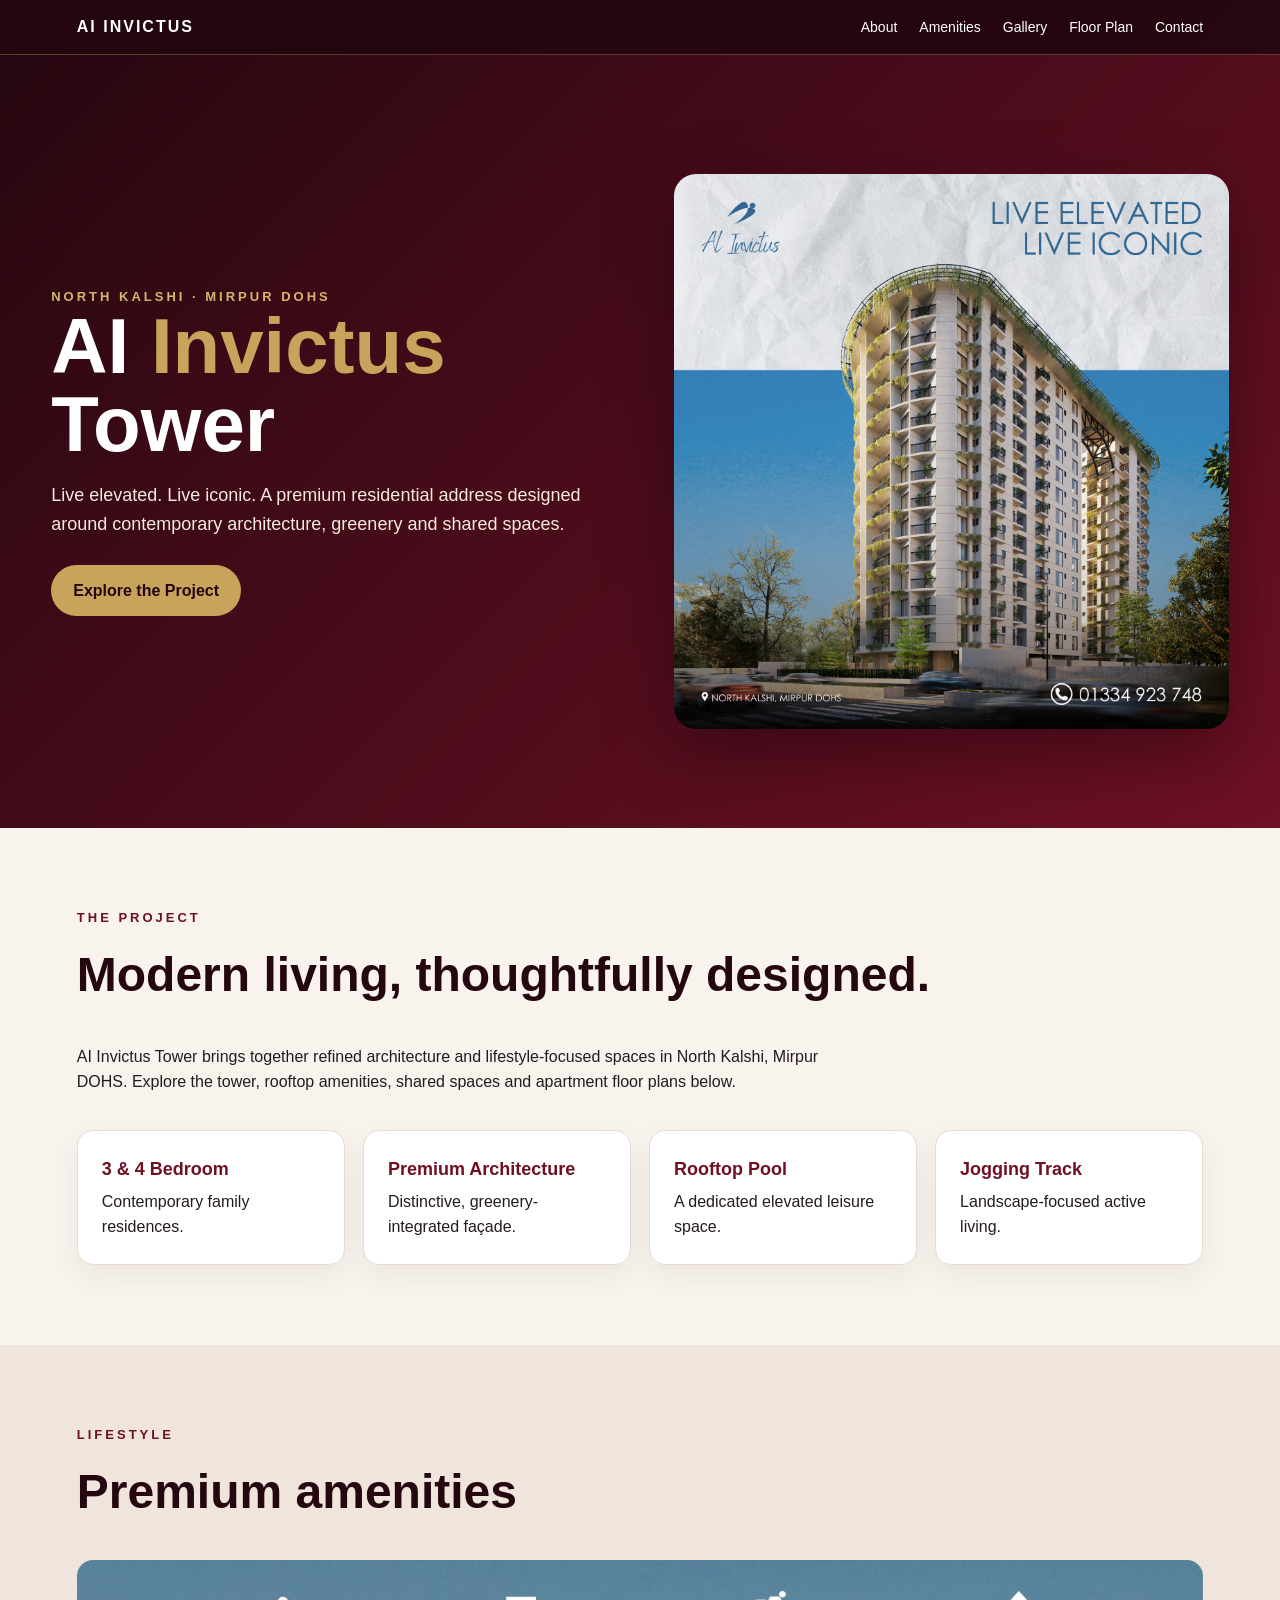
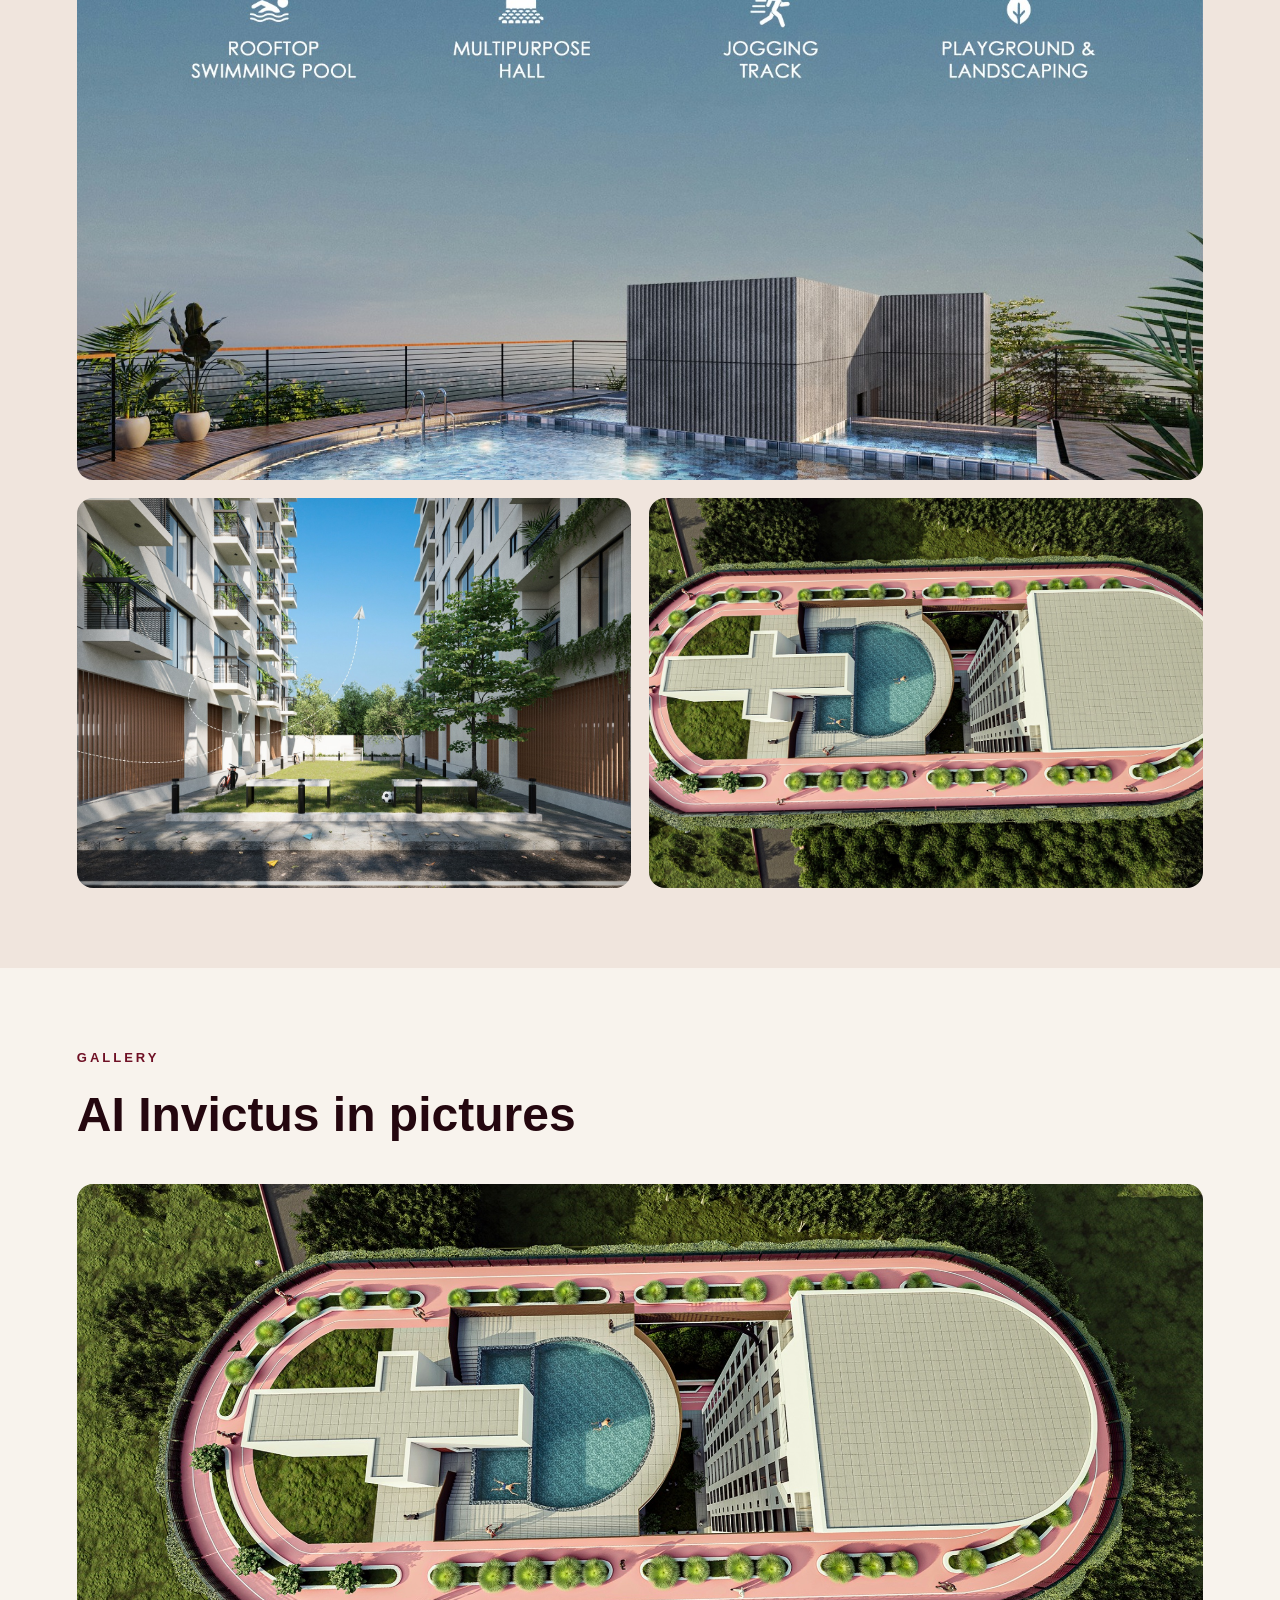
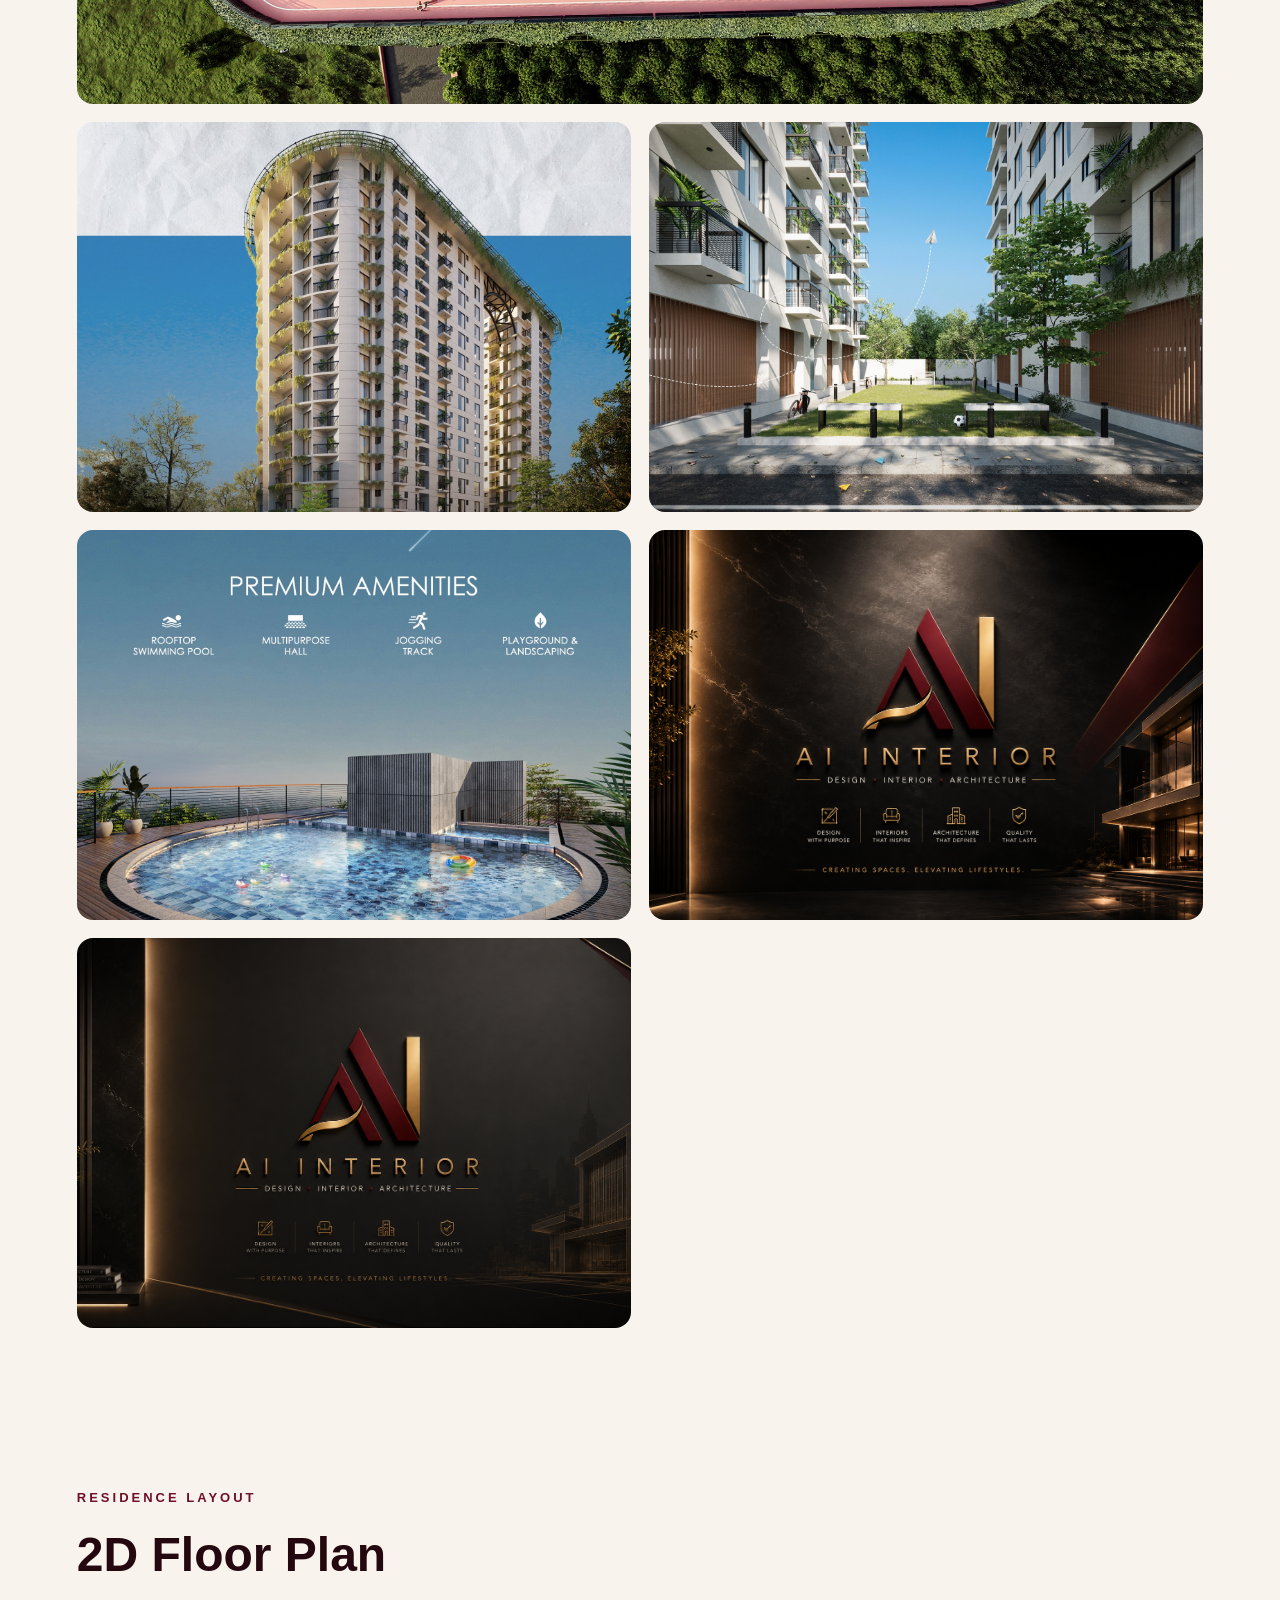
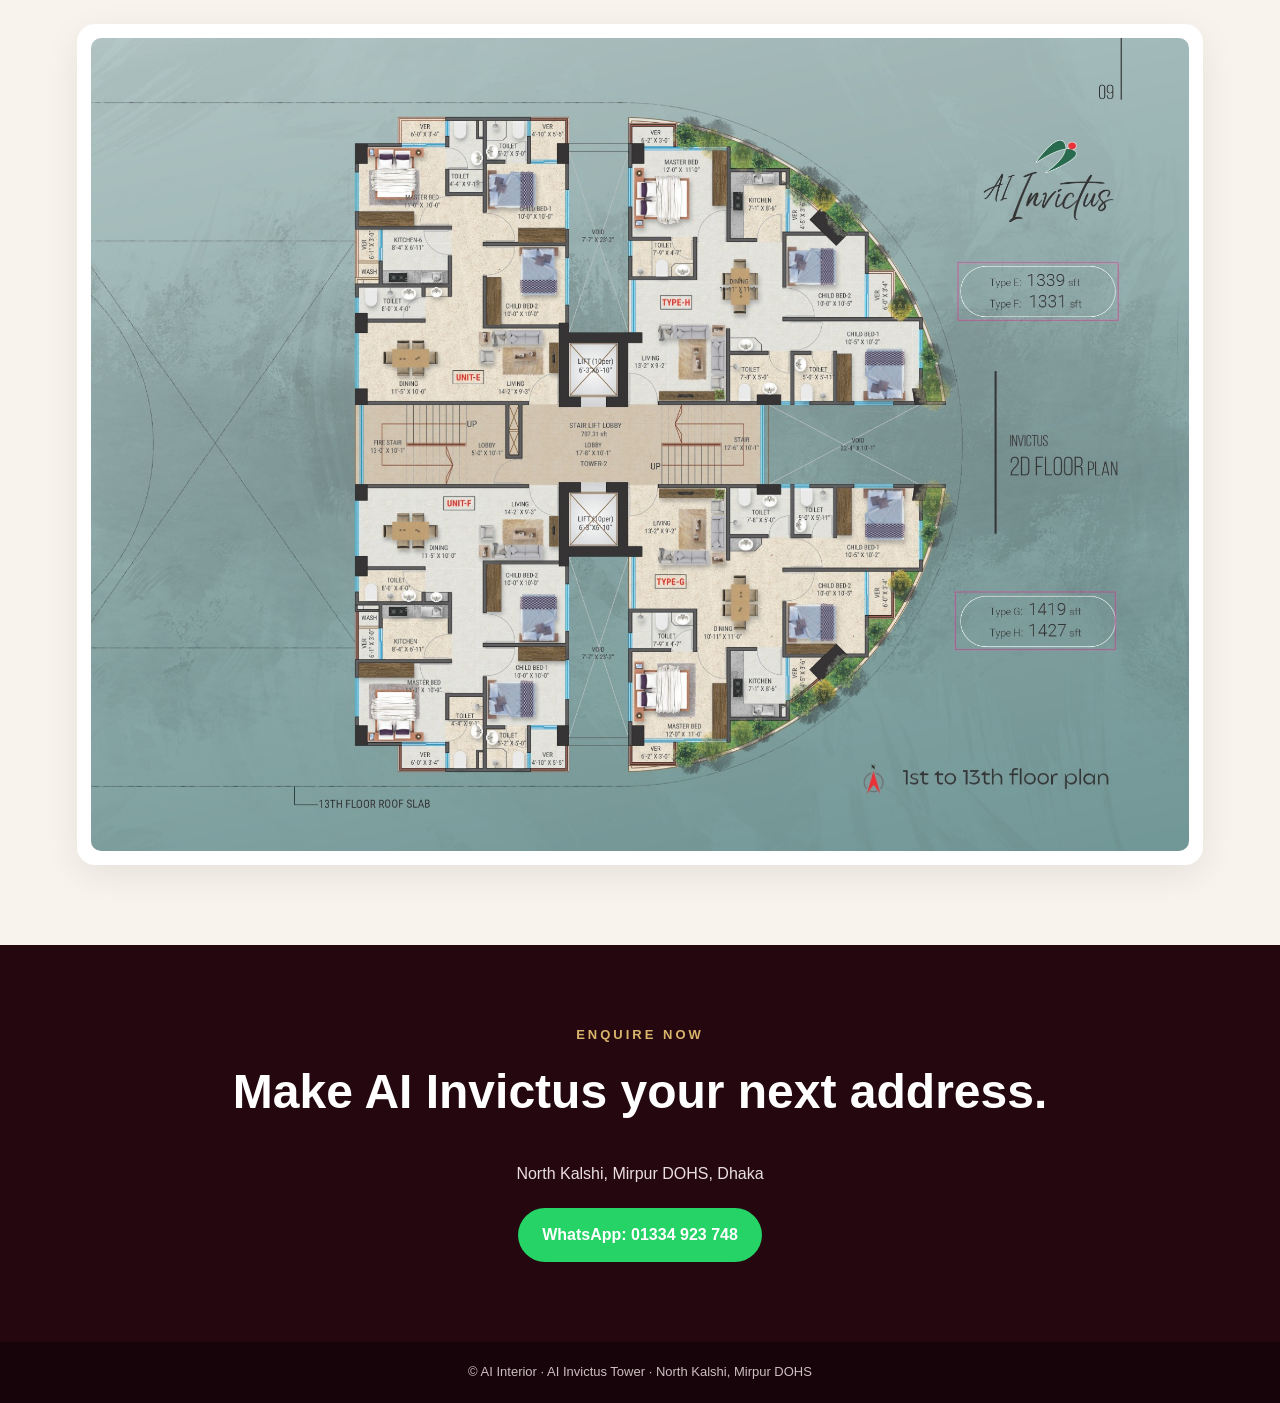
==== commit 873870ef: "Add files via upload" ====
--- a/index.html
+++ b/index.html
@@ -1,79 +1,128 @@
-<!doctype html>
+<!DOCTYPE html>
 <html lang="en">
 <head>
-<meta charset="utf-8">
-<meta name="viewport" content="width=device-width,initial-scale=1">
-<meta name="description" content="AI Interior — premium interior design, architecture and sintered stone solutions in Dhaka, Bangladesh.">
-<meta name="theme-color" content="#19060a">
-<title>AI Interior | Design Beyond Space</title>
+<meta charset="UTF-8">
+<meta name="viewport" content="width=device-width, initial-scale=1.0">
+<title>AI Invictus Tower | AI Interior</title>
+<meta name="description" content="AI Invictus Tower — premium residential living at North Kalshi, Mirpur DOHS, Dhaka.">
 <style>
-:root{--maroon:#19060a;--maroon2:#2a0810;--wine:#430d19;--gold:#d9ad63;--gold2:#f0d39a;--ivory:#f8f0e8;--muted:#b7a7a5;--line:rgba(217,173,99,.22)}
-*{box-sizing:border-box;margin:0;padding:0}html{scroll-behavior:smooth}body{background:var(--maroon);color:var(--ivory);font-family:Inter,Arial,sans-serif;line-height:1.6}a{text-decoration:none;color:inherit}
-.container{width:min(1200px,92%);margin:auto}.nav{position:fixed;z-index:100;top:0;left:0;right:0;background:rgba(25,6,10,.76);backdrop-filter:blur(18px);border-bottom:1px solid rgba(255,255,255,.07)}
-.navin{height:82px;display:flex;align-items:center;justify-content:space-between}.brand{display:flex;align-items:center;gap:10px;font-weight:800;letter-spacing:2px}.brand img{width:46px;height:46px;object-fit:contain}.brand span{font-size:14px}.brand b{color:var(--gold)}
-.links{display:flex;gap:27px;align-items:center;font-size:13px;color:#e4d9d3}.links a:hover{color:var(--gold)}.navbtn{border:1px solid var(--gold);padding:10px 16px;color:var(--gold)!important}
-.menu{display:none;background:none;border:0;color:var(--ivory);font-size:25px}.mobile{display:none}
-.hero{min-height:100vh;position:relative;display:flex;align-items:center;overflow:hidden;background:#110307}.hero-art{position:absolute;inset:0;background:url("hero-art.png") center/cover no-repeat;opacity:.48;filter:saturate(1.2)}.hero:before{content:"";position:absolute;inset:0;background:radial-gradient(circle at 78% 28%,rgba(117,20,43,.5),transparent 34%)}.hero:after{content:"";position:absolute;inset:0;background:linear-gradient(90deg,rgba(25,6,10,.97),rgba(25,6,10,.72) 43%,rgba(25,6,10,.2)),linear-gradient(0deg,rgba(25,6,10,.96),transparent 48%)}
-.hero-content{position:relative;z-index:2;padding-top:100px;max-width:820px}.eyebrow{font-size:10px;letter-spacing:4px;color:var(--gold);font-weight:800;text-transform:uppercase}.hero h1{font:500 clamp(55px,7.4vw,100px)/.96 Georgia,serif;letter-spacing:-4px;margin:20px 0}.hero h1 span{color:var(--gold)}.lead{font-size:18px;color:#cdbfba;max-width:660px;margin-bottom:35px}.actions{display:flex;gap:10px;flex-wrap:wrap}.btn{display:inline-flex;align-items:center;gap:9px;padding:14px 23px;background:var(--gold);color:#1b080b;font-weight:800;border:1px solid var(--gold)}.btn:hover{background:var(--gold2)}.btn.ghost{background:transparent;color:var(--ivory);border-color:rgba(255,255,255,.28)}
-.hero-meta{position:absolute;z-index:3;bottom:34px;right:4%;font-size:10px;letter-spacing:2px;color:#a69491;text-align:right}.hero-meta strong{display:block;color:var(--gold);font-size:13px;margin-bottom:4px}
-section{padding:105px 0}.dark{background:#21070d}.wine{background:linear-gradient(135deg,#3b0b16,#20070d)}.title{font:500 clamp(38px,5vw,60px)/1.05 Georgia,serif;margin:12px 0 18px}.copy{color:var(--muted);max-width:720px}
-.intro{display:grid;grid-template-columns:1fr .7fr;gap:80px;align-items:end}.quote{border-left:1px solid var(--gold);padding-left:25px;color:#ddd0ca;font:italic 20px/1.5 Georgia,serif}.quote small{display:block;font:normal 10px Arial;letter-spacing:2px;color:var(--gold);margin-top:18px;text-transform:uppercase}
-.services{display:grid;grid-template-columns:repeat(3,1fr);gap:1px;background:var(--line);border:1px solid var(--line);margin-top:45px}.service{background:#260811;padding:34px;min-height:285px;transition:.25s}.service:hover{transform:translateY(-5px);background:#310a13}.service .n{color:var(--gold);font-size:11px;letter-spacing:2px}.service h3{font:500 27px Georgia,serif;margin:25px 0 12px}.service p{color:var(--muted);font-size:14px}
-.projects{display:grid;grid-template-columns:1.25fr .75fr;gap:18px;margin-top:45px}.project{min-height:310px;padding:30px;display:flex;align-items:end;position:relative;overflow:hidden;border:1px solid var(--line);background:linear-gradient(135deg,#4a101d,#21070d)}.project:after{content:"";position:absolute;inset:0;background:linear-gradient(0deg,rgba(0,0,0,.72),transparent 70%)}.project.large{min-height:525px;background:linear-gradient(135deg,#561324,#20060c)}.project.two{background:linear-gradient(135deg,#35101a,#160509)}.project.three{background:linear-gradient(135deg,#5a291d,#26080e)}.project.four{background:linear-gradient(135deg,#27141b,#130509)}.pcontent{position:relative;z-index:2}.tag{font-size:9px;letter-spacing:2px;color:var(--gold);text-transform:uppercase}.project h3{font:500 30px Georgia,serif;margin:6px 0}.project p{font-size:13px;color:#c0b0ad}
-.materials{display:grid;grid-template-columns:.9fr 1.1fr;gap:65px;align-items:center}.material-card{padding:40px;border:1px solid var(--line);background:radial-gradient(circle at 75% 20%,rgba(217,173,99,.14),transparent 35%),#280811}.chips{display:flex;gap:9px;flex-wrap:wrap;margin-top:22px}.chip{border:1px solid var(--line);padding:8px 12px;color:#daccc6;font-size:11px}
-.process{display:grid;grid-template-columns:repeat(4,1fr);gap:25px;margin-top:45px}.step{border-top:1px solid var(--line);padding-top:20px}.step b{color:var(--gold);font-size:11px}.step h4{margin:10px 0 5px;font-size:17px}.step p{font-size:13px;color:var(--muted)}
-.contact{background:linear-gradient(135deg,#4b0c19,#20070d);border-top:1px solid var(--line)}.contactgrid{display:grid;grid-template-columns:1fr 1fr;gap:70px}.details{margin-top:25px}.detail{padding:15px 0;border-bottom:1px solid rgba(255,255,255,.08);color:#ded2cd}.detail small{display:block;color:#9d8887;font-size:9px;letter-spacing:2px;text-transform:uppercase}.detail a{color:var(--gold)}
-.float{position:fixed;right:22px;bottom:22px;z-index:90;width:58px;height:58px;border-radius:50%;display:grid;place-items:center;background:#25d366;color:#fff;font-weight:900;font-size:25px;box-shadow:0 10px 35px rgba(0,0,0,.45)}.float:hover{transform:scale(1.06)}
-footer{padding:30px 0;color:#948482;font-size:12px}.foot{display:flex;justify-content:space-between;gap:20px}
-@media(max-width:800px){.links{display:none}.menu{display:block}.mobile{position:absolute;top:82px;left:0;right:0;background:#1d070c;border-bottom:1px solid var(--line);padding:18px 4%;flex-direction:column;gap:16px}.mobile.show{display:flex}.intro,.materials,.contactgrid{grid-template-columns:1fr;gap:35px}.services,.process{grid-template-columns:1fr}.projects{grid-template-columns:1fr}.project.large{min-height:370px}section{padding:78px 0}.hero h1{letter-spacing:-2px}.hero-meta{display:none}}
+:root{--maroon:#6f1025;--deep:#24070f;--gold:#c8a35b;--cream:#f8f3ed;--ink:#241b1e}
+*{box-sizing:border-box;margin:0;padding:0}
+html{scroll-behavior:smooth}
+body{font-family:Arial,Helvetica,sans-serif;background:var(--cream);color:var(--ink);line-height:1.6}
+nav{position:fixed;top:0;left:0;right:0;z-index:20;background:rgba(36,7,15,.94);backdrop-filter:blur(10px);display:flex;justify-content:space-between;align-items:center;padding:14px 6%;border-bottom:1px solid rgba(200,163,91,.35)}
+nav .brand{color:#fff;font-weight:700;letter-spacing:2px}
+nav a{color:#fff;text-decoration:none;margin-left:22px;font-size:14px}
+.hero{min-height:92vh;padding-top:75px;display:grid;place-items:center;background:linear-gradient(135deg,#24070f,#6f1025)}
+.hero-inner{width:min(1180px,92%);display:grid;grid-template-columns:1.05fr 1fr;gap:40px;align-items:center}
+.hero h1{font-size:clamp(42px,7vw,78px);line-height:1;color:#fff;margin-bottom:18px}
+.hero h1 span{color:var(--gold)}
+.hero p{color:#f6e9df;font-size:18px;max-width:560px}
+.btn{display:inline-block;margin-top:26px;padding:13px 22px;border-radius:999px;background:var(--gold);color:#24070f;text-decoration:none;font-weight:700}
+.hero img{width:100%;max-height:600px;object-fit:cover;border-radius:22px;box-shadow:0 25px 70px rgba(0,0,0,.35)}
+section{padding:80px 6%}
+.wrap{max-width:1180px;margin:auto}
+.kicker{color:var(--maroon);font-weight:700;letter-spacing:3px;text-transform:uppercase;font-size:13px}
+h2{font-size:clamp(30px,4vw,48px);color:var(--deep);margin:8px 0 30px}
+.intro{max-width:760px}
+.features{display:grid;grid-template-columns:repeat(4,1fr);gap:18px;margin-top:35px}
+.card{background:#fff;border:1px solid #eadbd0;border-radius:16px;padding:24px;box-shadow:0 10px 30px rgba(36,7,15,.06)}
+.card strong{display:block;color:var(--maroon);font-size:18px;margin-bottom:5px}
+.gallery{display:grid;grid-template-columns:repeat(2,1fr);gap:18px}
+.gallery img{width:100%;height:390px;object-fit:cover;border-radius:16px;display:block}
+.gallery .wide{grid-column:span 2;height:520px}
+.plan{background:#fff;border-radius:18px;padding:14px;box-shadow:0 10px 35px rgba(36,7,15,.08)}
+.plan img{width:100%;display:block;border-radius:10px}
+.contact{background:var(--deep);color:#fff;text-align:center}
+.contact h2{color:#fff}
+.contact p{color:#eadfe0}
+.whatsapp{display:inline-block;margin-top:22px;background:#25d366;color:#fff;text-decoration:none;padding:14px 24px;border-radius:999px;font-weight:700}
+footer{background:#16040a;color:#cdbfc1;text-align:center;padding:20px;font-size:13px}
+@media(max-width:800px){
+nav{padding:12px 4%}nav a{margin-left:10px;font-size:12px}
+.hero-inner{grid-template-columns:1fr;padding:45px 0}
+.features{grid-template-columns:1fr 1fr}
+.gallery{grid-template-columns:1fr}.gallery .wide{grid-column:auto;height:390px}
+}
+@media(max-width:500px){.features{grid-template-columns:1fr}section{padding:60px 5%}}
 </style>
 </head>
 <body>
-<nav class="nav"><div class="container navin">
-<a class="brand" href="#home"><img src="ai-logo.png" alt="AI Interior logo"><span>AI <b>INTERIOR</b></span></a>
-<div class="links"><a href="#about">About</a><a href="#services">Services</a><a href="#projects">Projects</a><a href="#materials">Materials</a><a href="#contact" class="navbtn">Let's Talk</a></div>
-<button class="menu" aria-label="Menu" onclick="document.querySelector('.mobile').classList.toggle('show')">☰</button>
-</div><div class="mobile"><a href="#about">About</a><a href="#services">Services</a><a href="#projects">Projects</a><a href="#materials">Materials</a><a href="#contact">Contact</a></div></nav>
+<nav>
+  <div class="brand">AI INVICTUS</div>
+  <div><a href="#about">About</a><a href="#amenities">Amenities</a><a href="#gallery">Gallery</a><a href="#plan">Floor Plan</a><a href="#contact">Contact</a></div>
+</nav>
 
-<header id="home" class="hero"><div class="hero-art"></div><div class="container hero-content">
-<div class="eyebrow">Interior • Architecture • Materials</div>
-<h1>Design beyond <span>space.</span></h1>
-<p class="lead">Premium interior environments, architectural solutions and distinctive surfaces — designed with intention and delivered with detail.</p>
-<div class="actions"><a class="btn" href="#contact">Start a Project →</a><a class="btn ghost" href="#projects">View Our Work</a></div>
-</div><div class="hero-meta"><strong>AI INTERIOR</strong>Dhaka, Bangladesh</div></header>
+<header class="hero">
+  <div class="hero-inner">
+    <div>
+      <div class="kicker" style="color:#d8b56b">North Kalshi · Mirpur DOHS</div>
+      <h1>AI <span>Invictus</span> Tower</h1>
+      <p>Live elevated. Live iconic. A premium residential address designed around contemporary architecture, greenery and shared spaces.</p>
+      <a class="btn" href="#gallery">Explore the Project</a>
+    </div>
+    <img src="tower.jpg" alt="AI Invictus Tower">
+  </div>
+</header>
 
-<section id="about"><div class="container intro"><div><div class="eyebrow">01 — The Studio</div><h2 class="title">Luxury is in the details.</h2><p class="copy">AI Interior creates sophisticated spaces for modern living and business. Our approach connects concept, proportion, materials and execution into one coherent experience.</p></div><div class="quote">“Good design should look effortless — because every detail was considered.”<small>AI Interior Studio</small></div></div></section>
+<section id="about">
+<div class="wrap">
+  <div class="kicker">The Project</div>
+  <h2>Modern living, thoughtfully designed.</h2>
+  <p class="intro">AI Invictus Tower brings together refined architecture and lifestyle-focused spaces in North Kalshi, Mirpur DOHS. Explore the tower, rooftop amenities, shared spaces and apartment floor plans below.</p>
+  <div class="features">
+    <div class="card"><strong>3 & 4 Bedroom</strong>Contemporary family residences.</div>
+    <div class="card"><strong>Premium Architecture</strong>Distinctive, greenery-integrated façade.</div>
+    <div class="card"><strong>Rooftop Pool</strong>A dedicated elevated leisure space.</div>
+    <div class="card"><strong>Jogging Track</strong>Landscape-focused active living.</div>
+  </div>
+</div>
+</section>
 
-<section id="services" class="dark"><div class="container"><div class="eyebrow">02 — Expertise</div><h2 class="title">What we do.</h2><div class="services">
-<div class="service"><div class="n">01 / INTERIOR</div><h3>Interior Design</h3><p>Residential, office, retail and commercial interiors with tailored layouts, finishes and visual direction.</p></div>
-<div class="service"><div class="n">02 / ARCHITECTURE</div><h3>Architectural Solutions</h3><p>Spatial planning and design solutions balancing identity, usability and practical execution.</p></div>
-<div class="service"><div class="n">03 / SURFACES</div><h3>Sintered Stone</h3><p>Large-format premium surfaces for feature walls, countertops, floors and architectural applications.</p></div>
-</div></div></section>
+<section id="amenities" style="background:#f0e5dd">
+<div class="wrap">
+  <div class="kicker">Lifestyle</div>
+  <h2>Premium amenities</h2>
+  <div class="gallery">
+    <img class="wide" src="amenities.jpg" alt="Rooftop swimming pool and amenities">
+    <img src="shared-spaces.jpg" alt="Shared spaces and landscaped courtyard">
+    <img src="hero.jpg" alt="AI Invictus rooftop aerial view">
+  </div>
+</div>
+</section>
 
-<section id="projects"><div class="container"><div class="eyebrow">03 — Selected Work</div><h2 class="title">Spaces with a point of view.</h2><div class="projects">
-<article class="project large"><div class="pcontent"><div class="tag">Residential Development</div><h3>AI INVICTUS TOWER</h3><p>Mirpur DOHS, Dhaka • Contemporary premium living</p></div></article>
-<article class="project two"><div class="pcontent"><div class="tag">Residential</div><h3>Tailored Living</h3><p>Modern interiors and custom detailing.</p></div></article>
-<article class="project three"><div class="pcontent"><div class="tag">Corporate</div><h3>Workspaces</h3><p>Confident environments for modern businesses.</p></div></article>
-<article class="project four"><div class="pcontent"><div class="tag">Materials</div><h3>Surface Stories</h3><p>Large-format stone applications with architectural impact.</p></div></article>
-</div></div></section>
+<section id="gallery">
+<div class="wrap">
+  <div class="kicker">Gallery</div>
+  <h2>AI Invictus in pictures</h2>
+  <div class="gallery">
+    <img class="wide" src="hero.jpg" alt="AI Invictus aerial view">
+    <img src="tower.jpg" alt="AI Invictus Tower exterior">
+    <img src="shared-spaces.jpg" alt="Shared spaces">
+    <img src="amenities.jpg" alt="Rooftop amenities">
+    <img src="ai-interior-brand-1.png" alt="AI Interior branding">
+    <img src="ai-interior-brand-2.png" alt="AI Interior branding">
+  </div>
+</div>
+</section>
 
-<section id="materials" class="wine"><div class="container materials"><div><div class="eyebrow">04 — Materials</div><h2 class="title">Material makes the mood.</h2><p class="copy">We specify premium surfaces with attention to scale, texture, finish and application. Large-format sintered stone brings a clean architectural character to kitchens, walls and feature areas.</p></div><div class="material-card"><div class="eyebrow">Signature Material</div><h3 class="title" style="font-size:34px">Large-format Sintered Stone</h3><p class="copy">Designed for contemporary interiors where durability and visual impact matter.</p><div class="chips"><span class="chip">Polished</span><span class="chip">Matt</span><span class="chip">Large Format</span><span class="chip">Premium Finish</span></div></div></div></section>
+<section id="plan">
+<div class="wrap">
+  <div class="kicker">Residence Layout</div>
+  <h2>2D Floor Plan</h2>
+  <div class="plan"><img src="floor-plan.jpg" alt="AI Invictus 2D floor plan"></div>
+</div>
+</section>
 
-<section><div class="container"><div class="eyebrow">05 — Process</div><h2 class="title">From idea to finished space.</h2><div class="process">
-<div class="step"><b>01</b><h4>Discover</h4><p>Understand your space, needs and design direction.</p></div>
-<div class="step"><b>02</b><h4>Design</h4><p>Develop layouts, concepts, materials and visual direction.</p></div>
-<div class="step"><b>03</b><h4>Detail</h4><p>Refine specifications and execution requirements.</p></div>
-<div class="step"><b>04</b><h4>Deliver</h4><p>Bring the approved design into a finished space.</p></div>
-</div></div></section>
+<section id="contact" class="contact">
+<div class="wrap">
+  <div class="kicker" style="color:#d8b56b">Enquire Now</div>
+  <h2>Make AI Invictus your next address.</h2>
+  <p>North Kalshi, Mirpur DOHS, Dhaka</p>
+  <a class="whatsapp" href="https://wa.me/8801334923748" target="_blank" rel="noopener">WhatsApp: 01334 923 748</a>
+</div>
+</section>
 
-<section id="contact" class="contact"><div class="container contactgrid"><div><div class="eyebrow">06 — Contact</div><h2 class="title">Let's create something exceptional.</h2><p class="copy">Tell us about your project. We'll help you turn the idea into a clear design direction.</p><br><a class="btn" href="https://wa.me/8801798282810?text=Hello%20AI%20Interior%2C%20I%20would%20like%20to%20discuss%20a%20project." target="_blank">WhatsApp Us →</a></div><div class="details">
-<div class="detail"><small>Office</small>House-111, AWT Road, North Kalshi, Mirpur DOHS Gate-1, Dhaka-1216, Bangladesh</div>
-<div class="detail"><small>WhatsApp / Phone</small><a href="tel:+8801798282810">+880 1798-282810</a></div>
-<div class="detail"><small>Email</small><a href="mailto:info@aiinterior.com">info@aiinterior.com</a></div>
-</div></div></section>
-
-<footer><div class="container foot"><span>© 2026 AI Interior. All rights reserved.</span><span>Interior • Architecture • Materials</span></div></footer>
-<a class="float" href="https://wa.me/8801798282810?text=Hello%20AI%20Interior%2C%20I%20would%20like%20to%20discuss%20a%20project." target="_blank" aria-label="WhatsApp">◉</a>
-<script>document.querySelectorAll('.mobile a').forEach(a=>a.onclick=()=>document.querySelector('.mobile').classList.remove('show'));</script>
+<footer>© AI Interior · AI Invictus Tower · North Kalshi, Mirpur DOHS</footer>
 </body>
-</html>+</html>
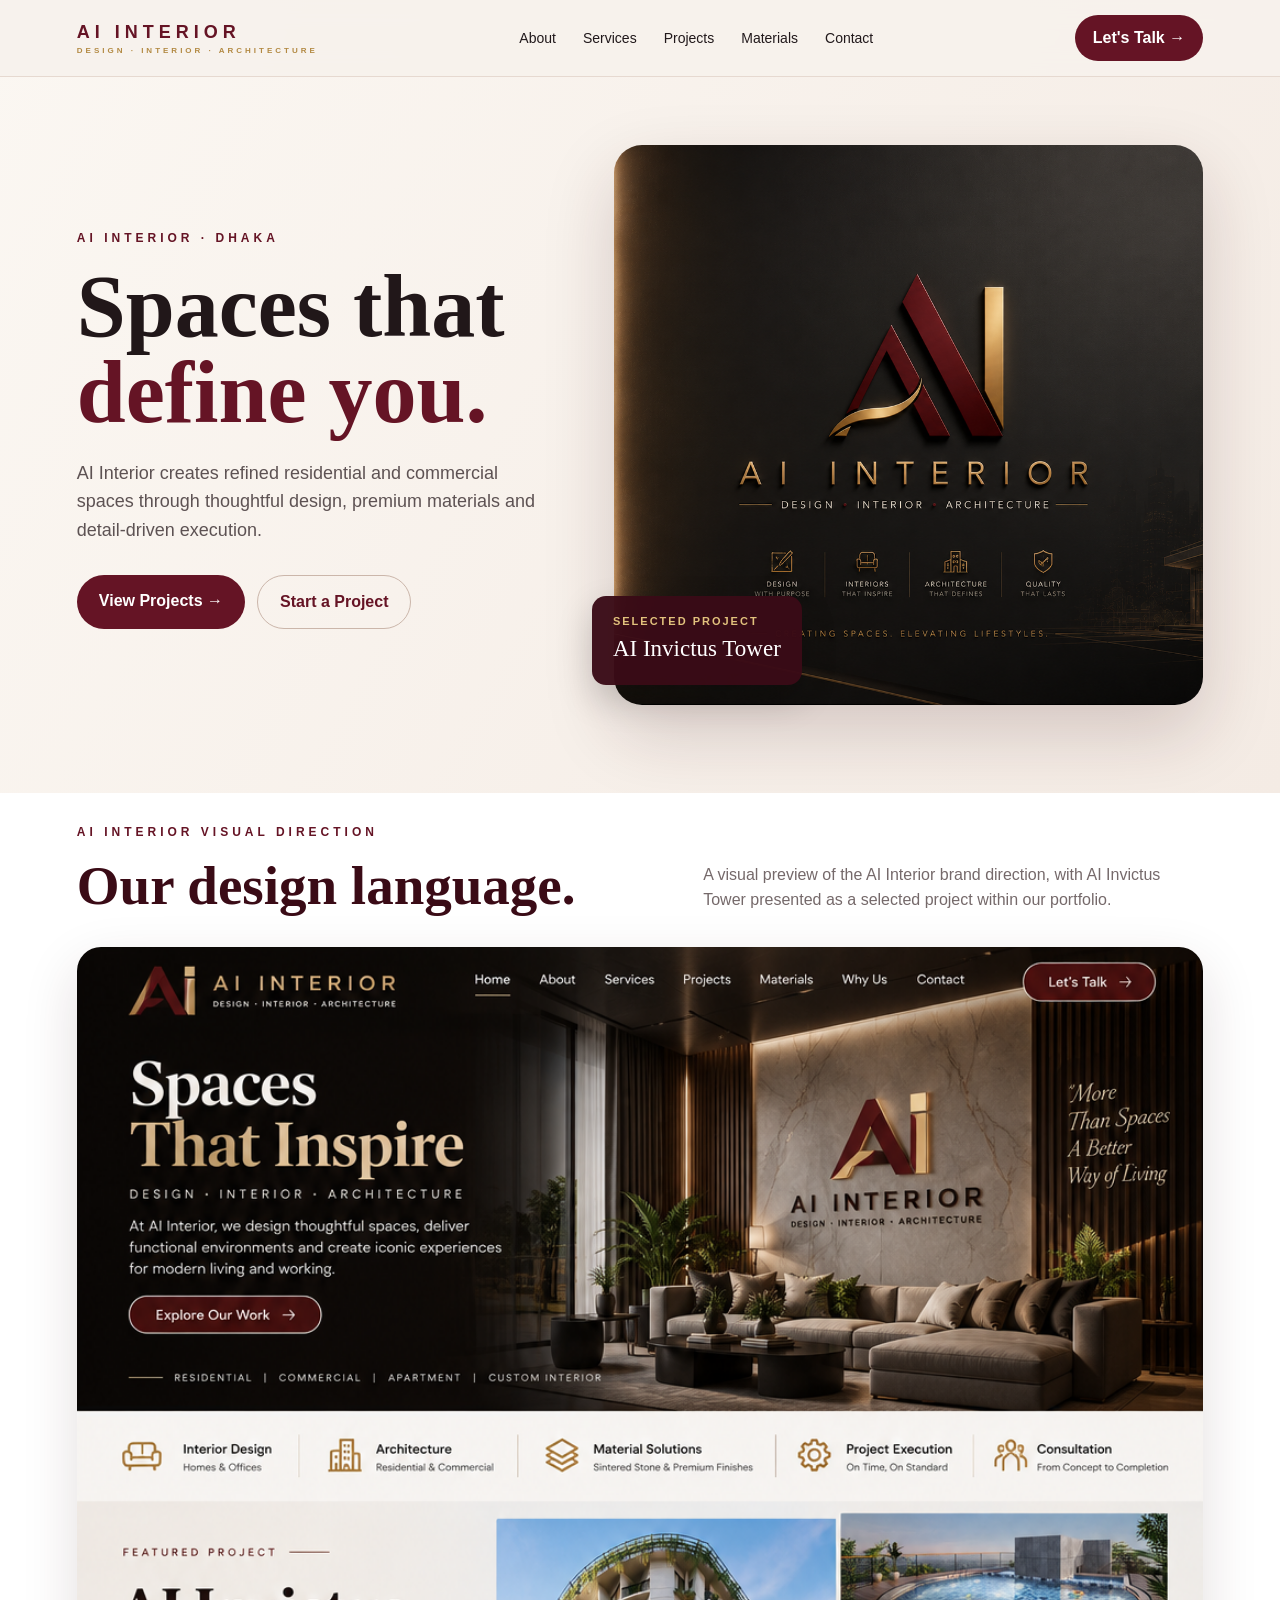
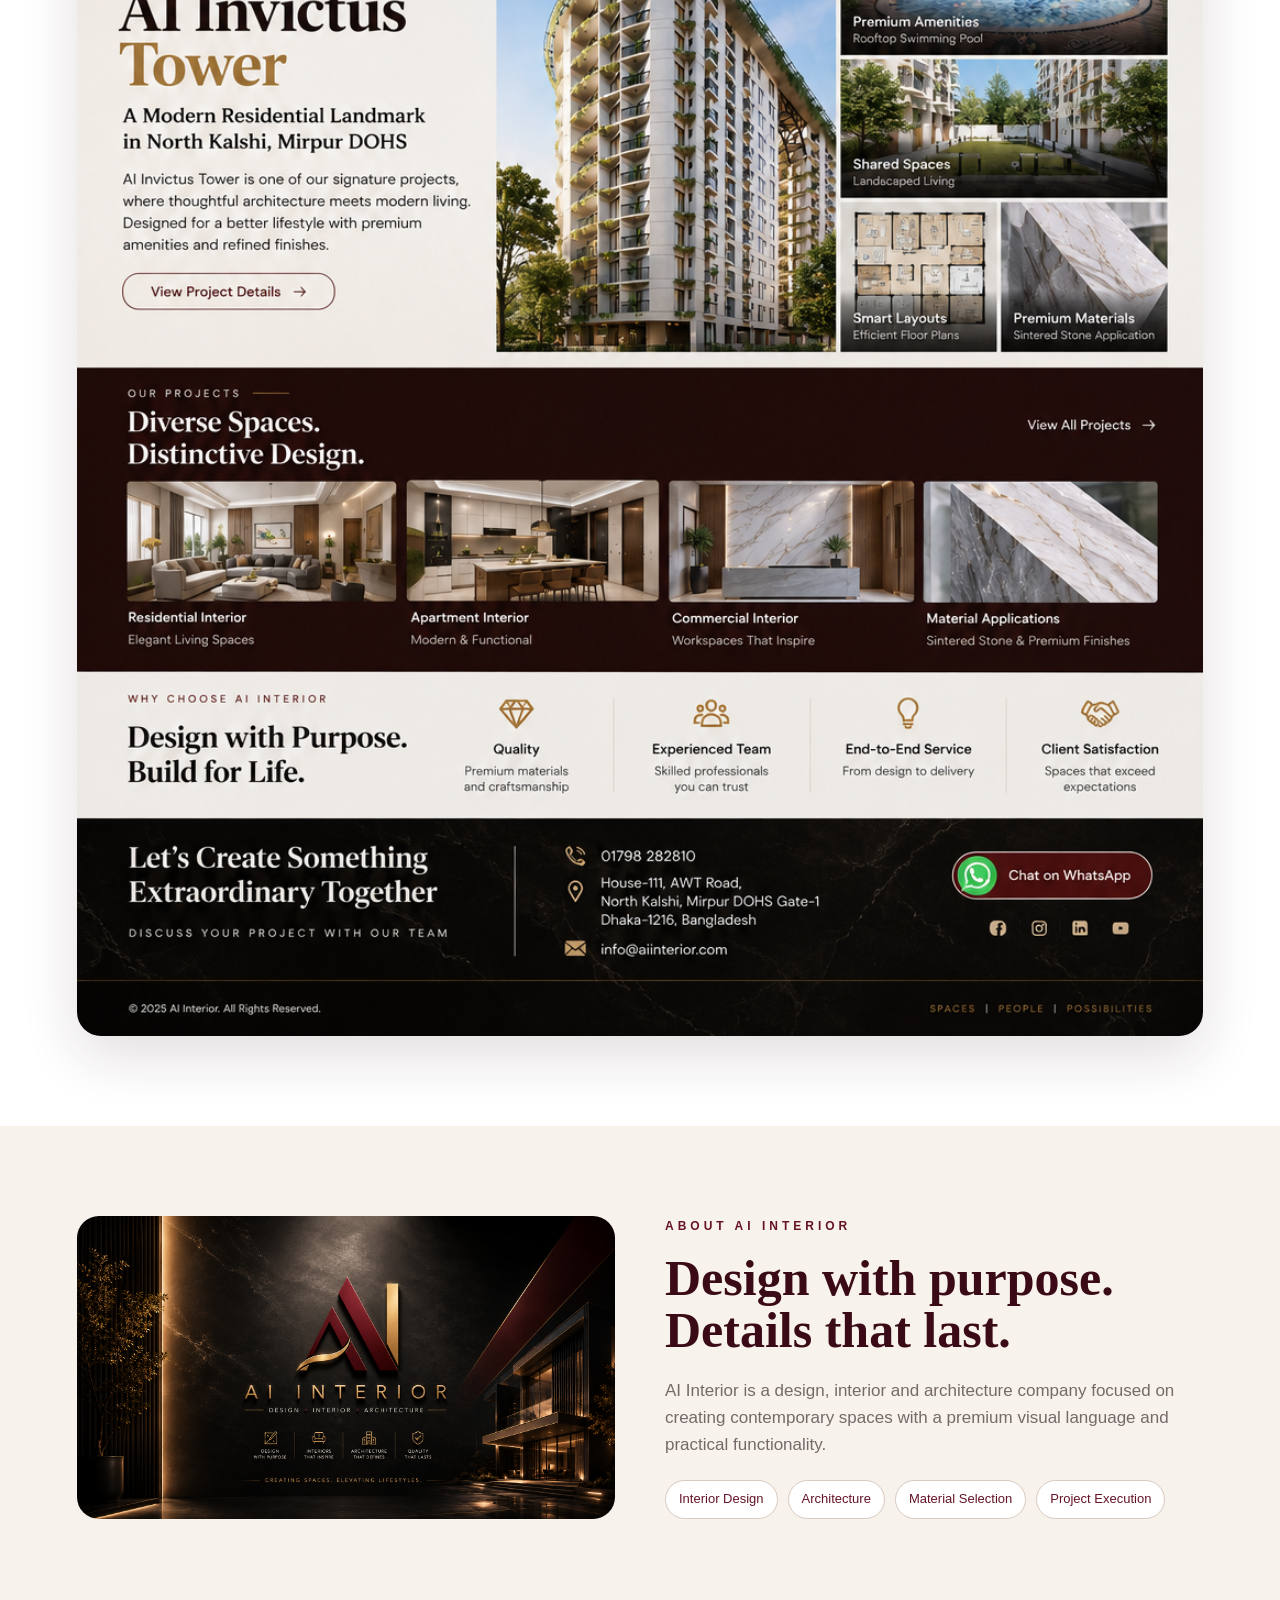
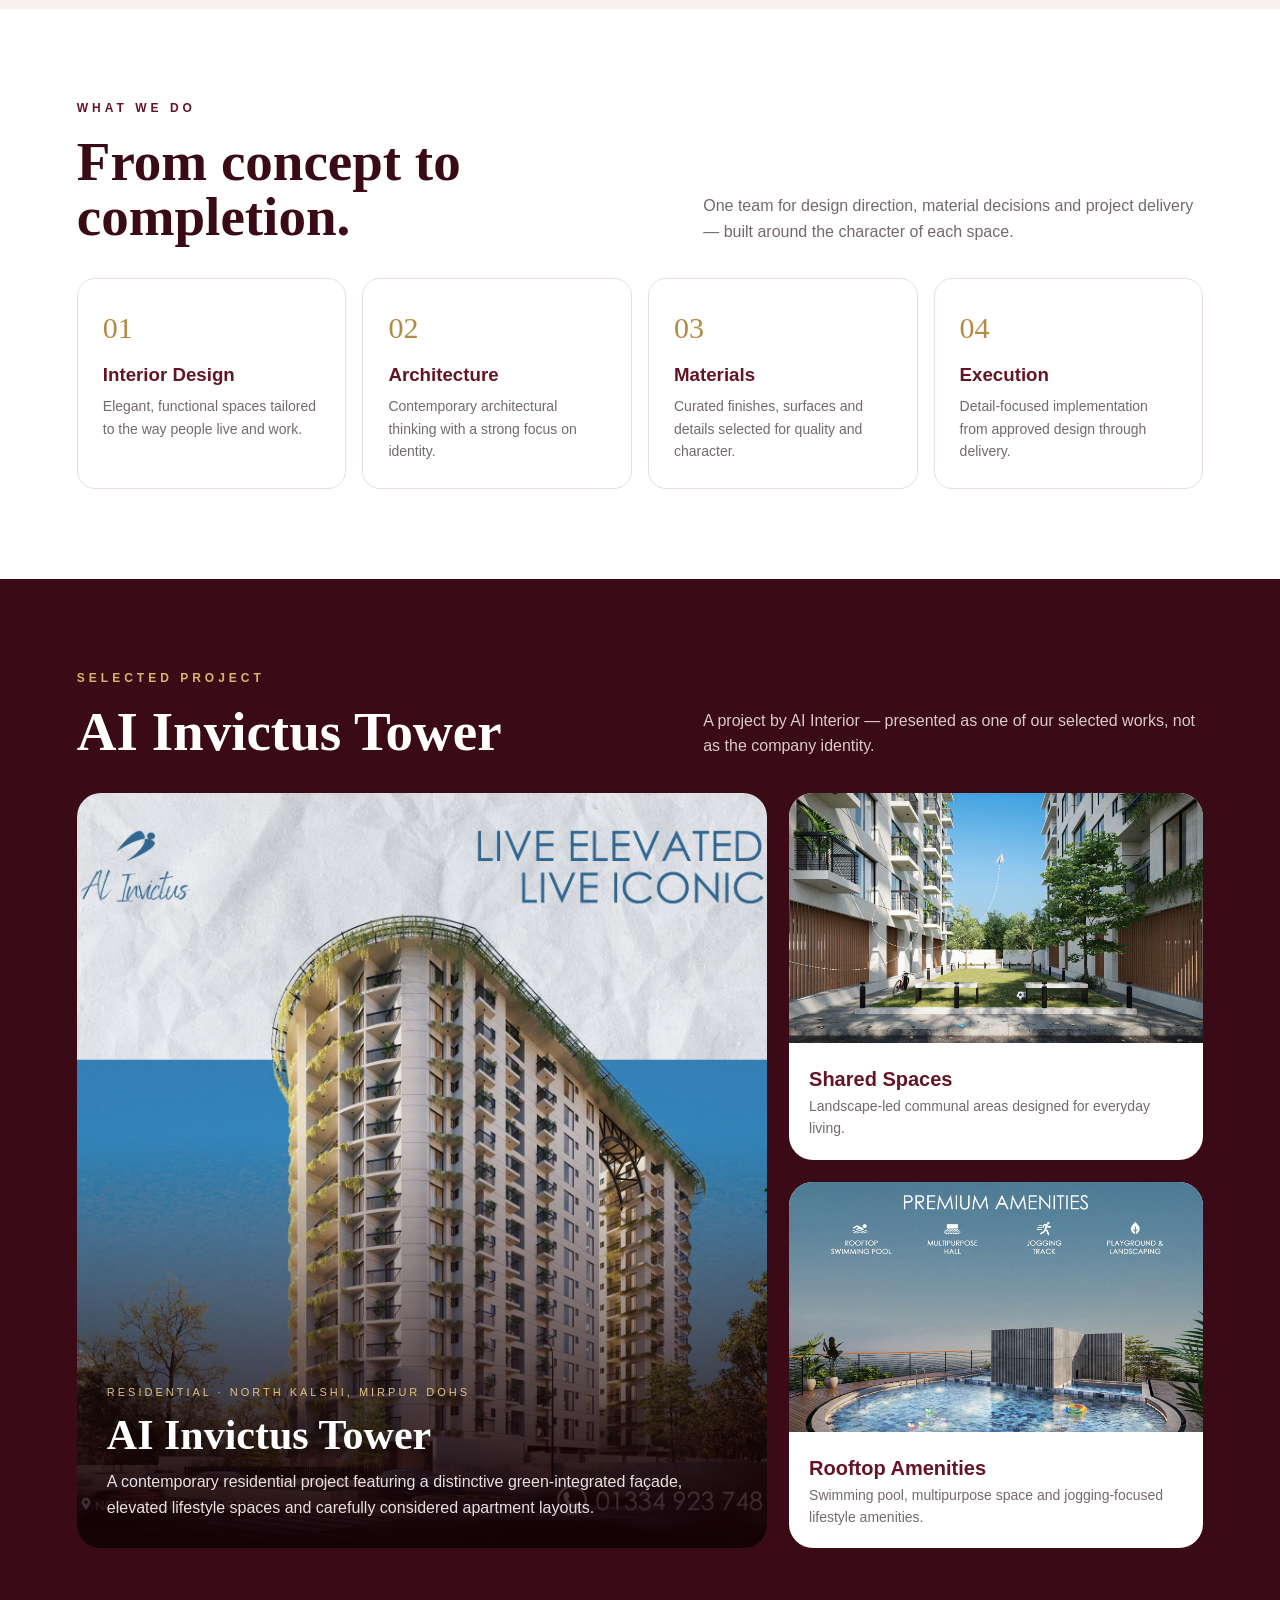
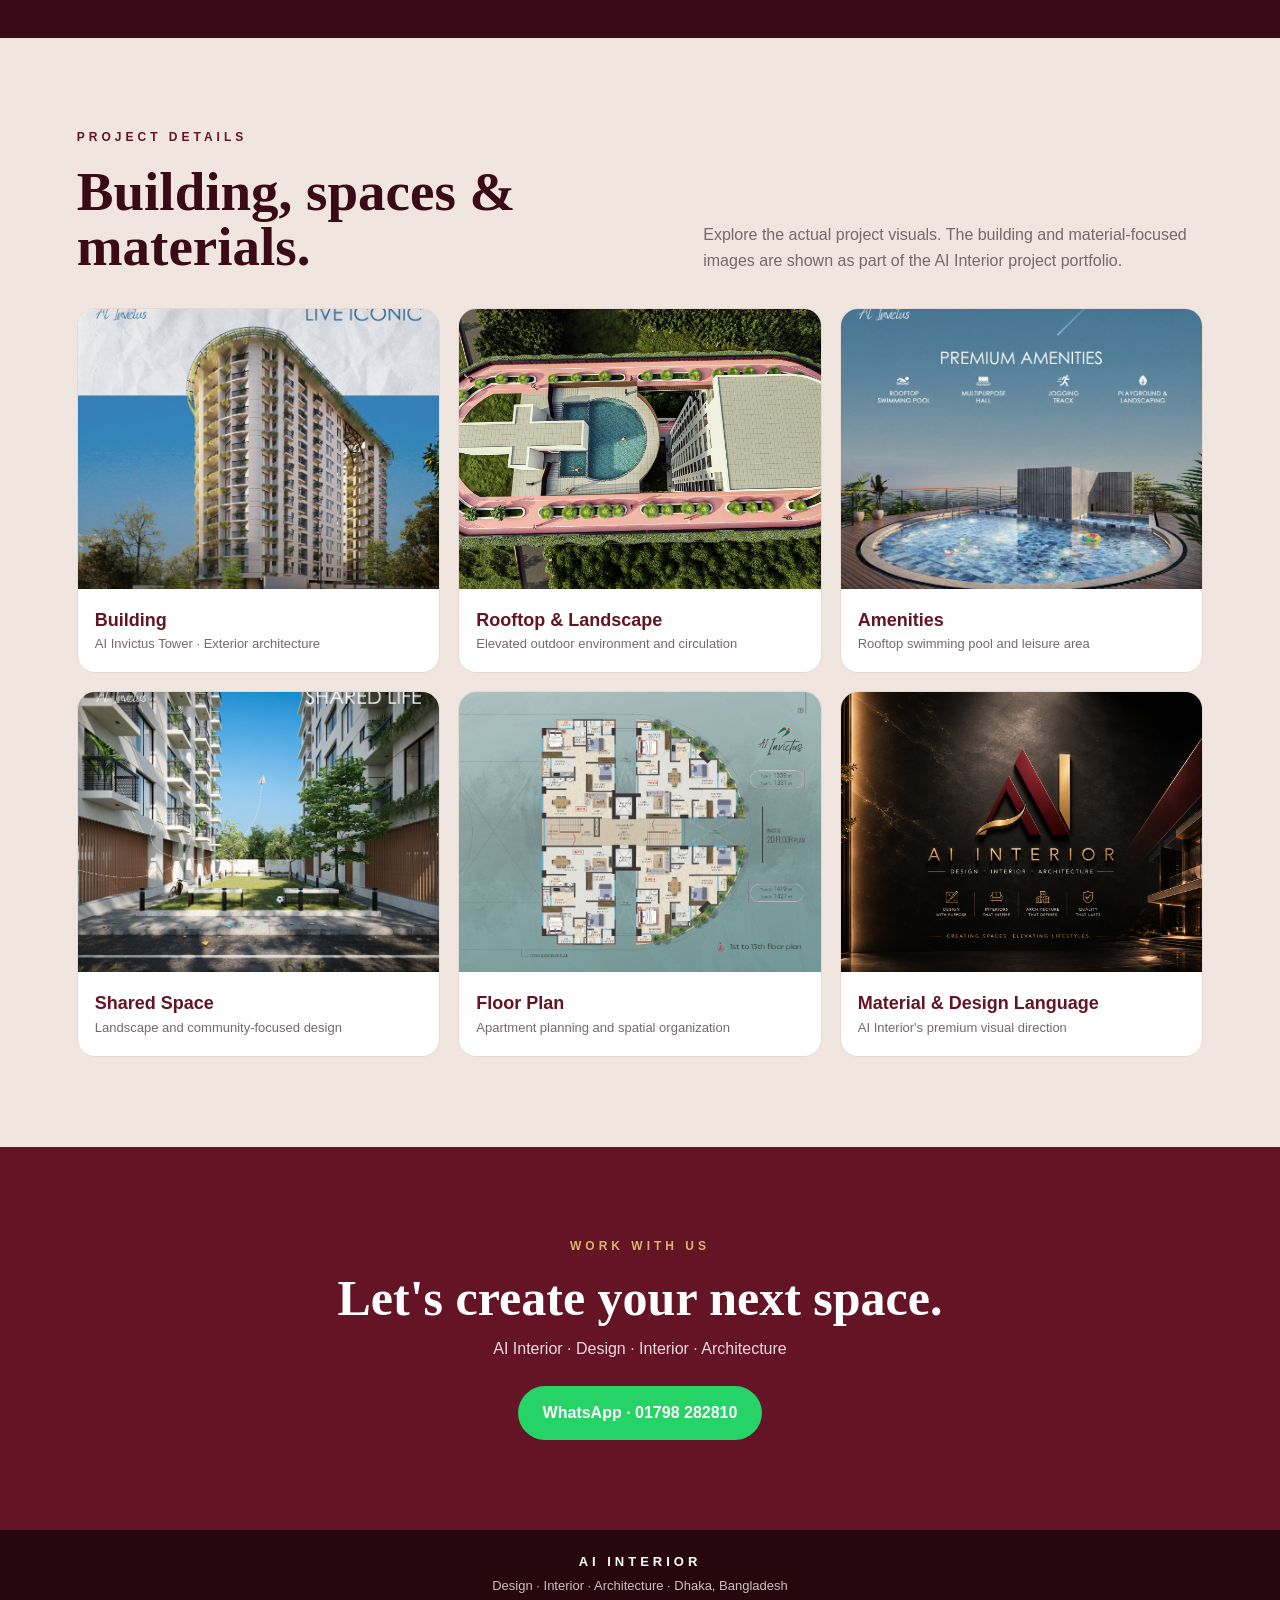
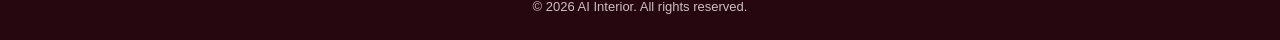
==== commit 2524b4da: "Add files via upload" ====
--- a/index.html
+++ b/index.html
@@ -3,126 +3,95 @@
 <head>
 <meta charset="UTF-8">
 <meta name="viewport" content="width=device-width, initial-scale=1.0">
-<title>AI Invictus Tower | AI Interior</title>
-<meta name="description" content="AI Invictus Tower — premium residential living at North Kalshi, Mirpur DOHS, Dhaka.">
+<title>AI Interior | Design · Interior · Architecture</title>
+<meta name="description" content="AI Interior — design, interior and architecture. Explore selected projects including AI Invictus Tower in North Kalshi, Mirpur DOHS.">
 <style>
-:root{--maroon:#6f1025;--deep:#24070f;--gold:#c8a35b;--cream:#f8f3ed;--ink:#241b1e}
-*{box-sizing:border-box;margin:0;padding:0}
-html{scroll-behavior:smooth}
+:root{--maroon:#651425;--maroon2:#3a0b16;--gold:#b38a43;--cream:#f7f2ec;--ink:#21191b;--muted:#75696a;--white:#fff}
+*{box-sizing:border-box;margin:0;padding:0}html{scroll-behavior:smooth}
 body{font-family:Arial,Helvetica,sans-serif;background:var(--cream);color:var(--ink);line-height:1.6}
-nav{position:fixed;top:0;left:0;right:0;z-index:20;background:rgba(36,7,15,.94);backdrop-filter:blur(10px);display:flex;justify-content:space-between;align-items:center;padding:14px 6%;border-bottom:1px solid rgba(200,163,91,.35)}
-nav .brand{color:#fff;font-weight:700;letter-spacing:2px}
-nav a{color:#fff;text-decoration:none;margin-left:22px;font-size:14px}
-.hero{min-height:92vh;padding-top:75px;display:grid;place-items:center;background:linear-gradient(135deg,#24070f,#6f1025)}
-.hero-inner{width:min(1180px,92%);display:grid;grid-template-columns:1.05fr 1fr;gap:40px;align-items:center}
-.hero h1{font-size:clamp(42px,7vw,78px);line-height:1;color:#fff;margin-bottom:18px}
-.hero h1 span{color:var(--gold)}
-.hero p{color:#f6e9df;font-size:18px;max-width:560px}
-.btn{display:inline-block;margin-top:26px;padding:13px 22px;border-radius:999px;background:var(--gold);color:#24070f;text-decoration:none;font-weight:700}
-.hero img{width:100%;max-height:600px;object-fit:cover;border-radius:22px;box-shadow:0 25px 70px rgba(0,0,0,.35)}
-section{padding:80px 6%}
-.wrap{max-width:1180px;margin:auto}
-.kicker{color:var(--maroon);font-weight:700;letter-spacing:3px;text-transform:uppercase;font-size:13px}
-h2{font-size:clamp(30px,4vw,48px);color:var(--deep);margin:8px 0 30px}
-.intro{max-width:760px}
-.features{display:grid;grid-template-columns:repeat(4,1fr);gap:18px;margin-top:35px}
-.card{background:#fff;border:1px solid #eadbd0;border-radius:16px;padding:24px;box-shadow:0 10px 30px rgba(36,7,15,.06)}
-.card strong{display:block;color:var(--maroon);font-size:18px;margin-bottom:5px}
-.gallery{display:grid;grid-template-columns:repeat(2,1fr);gap:18px}
-.gallery img{width:100%;height:390px;object-fit:cover;border-radius:16px;display:block}
-.gallery .wide{grid-column:span 2;height:520px}
-.plan{background:#fff;border-radius:18px;padding:14px;box-shadow:0 10px 35px rgba(36,7,15,.08)}
-.plan img{width:100%;display:block;border-radius:10px}
-.contact{background:var(--deep);color:#fff;text-align:center}
-.contact h2{color:#fff}
-.contact p{color:#eadfe0}
-.whatsapp{display:inline-block;margin-top:22px;background:#25d366;color:#fff;text-decoration:none;padding:14px 24px;border-radius:999px;font-weight:700}
-footer{background:#16040a;color:#cdbfc1;text-align:center;padding:20px;font-size:13px}
-@media(max-width:800px){
-nav{padding:12px 4%}nav a{margin-left:10px;font-size:12px}
-.hero-inner{grid-template-columns:1fr;padding:45px 0}
-.features{grid-template-columns:1fr 1fr}
-.gallery{grid-template-columns:1fr}.gallery .wide{grid-column:auto;height:390px}
-}
-@media(max-width:500px){.features{grid-template-columns:1fr}section{padding:60px 5%}}
+a{text-decoration:none;color:inherit}
+nav{position:fixed;top:0;left:0;right:0;z-index:50;background:rgba(247,242,236,.94);backdrop-filter:blur(12px);border-bottom:1px solid #e6d9d0;display:flex;align-items:center;justify-content:space-between;padding:15px 6%}
+.brand{font-weight:800;letter-spacing:5px;color:var(--maroon);font-size:18px}.brand small{display:block;font-size:8px;letter-spacing:3px;color:var(--gold);margin-top:-2px}
+nav .links{display:flex;gap:27px;font-size:14px}nav .links a:hover{color:var(--maroon)}.talk{background:var(--maroon);color:#fff;padding:10px 18px;border-radius:999px;font-weight:700}
+.hero{padding:145px 6% 80px;background:linear-gradient(120deg,#fbf7f2 0%,#f4ebe4 100%);overflow:hidden}.hero-inner{max-width:1180px;margin:auto;display:grid;grid-template-columns:.9fr 1.1fr;gap:55px;align-items:center}
+.eyebrow{font-size:12px;letter-spacing:4px;text-transform:uppercase;color:var(--maroon);font-weight:800;margin-bottom:16px}.hero h1{font-family:Georgia,serif;font-size:clamp(48px,7vw,88px);line-height:.98;color:#211719}.hero h1 span{color:var(--maroon)}.hero p{margin-top:22px;max-width:540px;font-size:18px;color:#5d5253}.hero-buttons{display:flex;gap:12px;flex-wrap:wrap;margin-top:30px}.btn{display:inline-block;padding:13px 22px;border-radius:999px;background:var(--maroon);color:#fff;font-weight:700}.btn.alt{background:transparent;color:var(--maroon);border:1px solid #cbb6aa}
+.hero-visual{position:relative}.hero-visual img{width:100%;height:560px;object-fit:cover;object-position:center;border-radius:28px;box-shadow:0 28px 70px rgba(59,20,25,.18)}.tag{position:absolute;left:-22px;bottom:28px;background:rgba(58,11,22,.96);color:#fff;padding:17px 21px;border-radius:14px;box-shadow:0 14px 35px rgba(0,0,0,.18)}.tag b{display:block;color:#e2c27d;font-size:11px;letter-spacing:2px;text-transform:uppercase}.tag span{font-family:Georgia,serif;font-size:23px}
+section{padding:90px 6%}.wrap{max-width:1180px;margin:auto}.section-head{display:flex;justify-content:space-between;gap:30px;align-items:end;margin-bottom:34px}.section-head h2{font-family:Georgia,serif;font-size:clamp(34px,5vw,55px);line-height:1;color:var(--maroon2)}.section-head p{max-width:500px;color:var(--muted)}
+.services{display:grid;grid-template-columns:repeat(4,1fr);gap:16px}.service{background:#fff;border:1px solid #eaded6;border-radius:18px;padding:25px;min-height:160px}.service .num{font-family:Georgia,serif;color:var(--gold);font-size:30px}.service h3{margin:8px 0 5px;color:var(--maroon)}.service p{font-size:14px;color:var(--muted)}
+.project{background:var(--maroon2);color:#fff}.project .section-head h2{color:#fff}.project .section-head p{color:#d9cacc}.project-grid{display:grid;grid-template-columns:1.25fr .75fr;gap:22px}.project-main{position:relative;min-height:650px;border-radius:24px;overflow:hidden;background:#25060e}.project-main img{width:100%;height:100%;object-fit:cover;display:block}.project-main:after{content:"";position:absolute;inset:45% 0 0;background:linear-gradient(transparent,rgba(23,2,7,.92))}.project-copy{position:absolute;z-index:2;left:30px;right:30px;bottom:28px}.project-copy .label{font-size:11px;letter-spacing:3px;text-transform:uppercase;color:#e3c27d}.project-copy h3{font-family:Georgia,serif;font-size:42px}.project-copy p{max-width:620px;color:#eadfe0}.project-side{display:grid;grid-template-rows:1fr 1fr;gap:22px}.mini{background:#fff;color:var(--ink);border-radius:24px;overflow:hidden}.mini img{width:100%;height:250px;object-fit:cover;display:block}.mini div{padding:20px}.mini h4{font-size:20px;color:var(--maroon)}.mini p{font-size:14px;color:var(--muted)}
+.gallery{background:#f0e6df}.gallery-grid{display:grid;grid-template-columns:repeat(3,1fr);gap:18px}.gallery-card{background:#fff;border-radius:18px;overflow:hidden;border:1px solid #e7d9d1}.gallery-card img{width:100%;height:280px;object-fit:cover;display:block}.gallery-card .info{padding:17px}.gallery-card h4{color:var(--maroon);font-size:18px}.gallery-card p{font-size:13px;color:var(--muted)}
+.about{display:grid;grid-template-columns:1fr 1fr;gap:50px;align-items:center}.about img{width:100%;border-radius:22px}.about h2{font-family:Georgia,serif;font-size:50px;color:var(--maroon2);line-height:1.05;margin:10px 0 20px}.about p{color:var(--muted);font-size:17px}.pill-row{display:flex;gap:10px;flex-wrap:wrap;margin-top:22px}.pill{padding:8px 13px;border:1px solid #d9c9c0;border-radius:999px;color:var(--maroon);font-size:13px;background:#fff}
+.contact{background:var(--maroon);color:#fff;text-align:center}.contact h2{font-family:Georgia,serif;font-size:50px;line-height:1.05}.contact p{margin-top:12px;color:#eadbdd}.whatsapp{display:inline-block;margin-top:24px;background:#25d366;color:#fff;padding:14px 25px;border-radius:999px;font-weight:800}
+footer{background:#26070f;color:#cdbec1;text-align:center;padding:22px;font-size:13px}.footer-brand{color:#fff;font-weight:800;letter-spacing:4px;margin-bottom:4px}
+@media(max-width:900px){nav .links{display:none}.hero-inner,.about,.project-grid{grid-template-columns:1fr}.hero-visual img{height:450px}.services{grid-template-columns:1fr 1fr}.gallery-grid{grid-template-columns:1fr 1fr}.project-side{grid-template-columns:1fr 1fr;grid-template-rows:auto}.project-main{min-height:520px}}
+@media(max-width:560px){section{padding:65px 5%}.hero{padding:120px 5% 60px}.services,.gallery-grid,.project-side{grid-template-columns:1fr}.hero h1{font-size:54px}.about h2,.contact h2{font-size:38px}.hero-visual img{height:360px}.tag{left:12px}.project-copy h3{font-size:32px}}
 </style>
 </head>
 <body>
 <nav>
-  <div class="brand">AI INVICTUS</div>
-  <div><a href="#about">About</a><a href="#amenities">Amenities</a><a href="#gallery">Gallery</a><a href="#plan">Floor Plan</a><a href="#contact">Contact</a></div>
+  <a href="#home" class="brand">AI INTERIOR<small>DESIGN · INTERIOR · ARCHITECTURE</small></a>
+  <div class="links"><a href="#about">About</a><a href="#services">Services</a><a href="#projects">Projects</a><a href="#materials">Materials</a><a href="#contact">Contact</a></div>
+  <a class="talk" href="#contact">Let's Talk →</a>
 </nav>
 
-<header class="hero">
+<header class="hero" id="home">
   <div class="hero-inner">
     <div>
-      <div class="kicker" style="color:#d8b56b">North Kalshi · Mirpur DOHS</div>
-      <h1>AI <span>Invictus</span> Tower</h1>
-      <p>Live elevated. Live iconic. A premium residential address designed around contemporary architecture, greenery and shared spaces.</p>
-      <a class="btn" href="#gallery">Explore the Project</a>
+      <div class="eyebrow">AI Interior · Dhaka</div>
+      <h1>Spaces that<br><span>define you.</span></h1>
+      <p>AI Interior creates refined residential and commercial spaces through thoughtful design, premium materials and detail-driven execution.</p>
+      <div class="hero-buttons"><a class="btn" href="#projects">View Projects →</a><a class="btn alt" href="#contact">Start a Project</a></div>
     </div>
-    <img src="tower.jpg" alt="AI Invictus Tower">
+    <div class="hero-visual">
+      <img src="ai-interior-brand-2.png" alt="AI Interior design and architecture">
+      <div class="tag"><b>Selected Project</b><span>AI Invictus Tower</span></div>
+    </div>
   </div>
 </header>
 
-<section id="about">
+<section id="visual-preview" style="background:#fff;padding-top:30px">
 <div class="wrap">
-  <div class="kicker">The Project</div>
-  <h2>Modern living, thoughtfully designed.</h2>
-  <p class="intro">AI Invictus Tower brings together refined architecture and lifestyle-focused spaces in North Kalshi, Mirpur DOHS. Explore the tower, rooftop amenities, shared spaces and apartment floor plans below.</p>
-  <div class="features">
-    <div class="card"><strong>3 & 4 Bedroom</strong>Contemporary family residences.</div>
-    <div class="card"><strong>Premium Architecture</strong>Distinctive, greenery-integrated façade.</div>
-    <div class="card"><strong>Rooftop Pool</strong>A dedicated elevated leisure space.</div>
-    <div class="card"><strong>Jogging Track</strong>Landscape-focused active living.</div>
-  </div>
+  <div class="section-head"><div><div class="eyebrow">AI Interior Visual Direction</div><h2>Our design language.</h2></div><p>A visual preview of the AI Interior brand direction, with AI Invictus Tower presented as a selected project within our portfolio.</p></div>
+  <img src="ai-interior-website-preview.png" alt="AI Interior website and portfolio visual direction" style="width:100%;display:block;border-radius:24px;box-shadow:0 20px 55px rgba(59,20,25,.14)">
 </div>
 </section>
 
-<section id="amenities" style="background:#f0e5dd">
-<div class="wrap">
-  <div class="kicker">Lifestyle</div>
-  <h2>Premium amenities</h2>
-  <div class="gallery">
-    <img class="wide" src="amenities.jpg" alt="Rooftop swimming pool and amenities">
-    <img src="shared-spaces.jpg" alt="Shared spaces and landscaped courtyard">
-    <img src="hero.jpg" alt="AI Invictus rooftop aerial view">
-  </div>
+<section id="about">
+<div class="wrap about">
+  <img src="ai-interior-brand-1.png" alt="AI Interior project and design work">
+  <div><div class="eyebrow">About AI Interior</div><h2>Design with purpose. Details that last.</h2><p>AI Interior is a design, interior and architecture company focused on creating contemporary spaces with a premium visual language and practical functionality.</p><div class="pill-row"><span class="pill">Interior Design</span><span class="pill">Architecture</span><span class="pill">Material Selection</span><span class="pill">Project Execution</span></div></div>
 </div>
 </section>
 
-<section id="gallery">
-<div class="wrap">
-  <div class="kicker">Gallery</div>
-  <h2>AI Invictus in pictures</h2>
-  <div class="gallery">
-    <img class="wide" src="hero.jpg" alt="AI Invictus aerial view">
-    <img src="tower.jpg" alt="AI Invictus Tower exterior">
-    <img src="shared-spaces.jpg" alt="Shared spaces">
-    <img src="amenities.jpg" alt="Rooftop amenities">
-    <img src="ai-interior-brand-1.png" alt="AI Interior branding">
-    <img src="ai-interior-brand-2.png" alt="AI Interior branding">
-  </div>
-</div>
+<section id="services" style="background:#fff">
+<div class="wrap"><div class="section-head"><div><div class="eyebrow">What We Do</div><h2>From concept to completion.</h2></div><p>One team for design direction, material decisions and project delivery — built around the character of each space.</p></div>
+<div class="services"><div class="service"><div class="num">01</div><h3>Interior Design</h3><p>Elegant, functional spaces tailored to the way people live and work.</p></div><div class="service"><div class="num">02</div><h3>Architecture</h3><p>Contemporary architectural thinking with a strong focus on identity.</p></div><div class="service"><div class="num">03</div><h3>Materials</h3><p>Curated finishes, surfaces and details selected for quality and character.</p></div><div class="service"><div class="num">04</div><h3>Execution</h3><p>Detail-focused implementation from approved design through delivery.</p></div></div></div>
 </section>
 
-<section id="plan">
-<div class="wrap">
-  <div class="kicker">Residence Layout</div>
-  <h2>2D Floor Plan</h2>
-  <div class="plan"><img src="floor-plan.jpg" alt="AI Invictus 2D floor plan"></div>
-</div>
+<section id="projects" class="project">
+<div class="wrap"><div class="section-head"><div><div class="eyebrow" style="color:#d8b56b">Selected Project</div><h2>AI Invictus Tower</h2></div><p>A project by AI Interior — presented as one of our selected works, not as the company identity.</p></div>
+<div class="project-grid">
+  <div class="project-main"><img src="tower.jpg" alt="AI Invictus Tower building"><div class="project-copy"><div class="label">Residential · North Kalshi, Mirpur DOHS</div><h3>AI Invictus Tower</h3><p>A contemporary residential project featuring a distinctive green-integrated façade, elevated lifestyle spaces and carefully considered apartment layouts.</p></div></div>
+  <div class="project-side">
+    <div class="mini"><img src="shared-spaces.jpg" alt="AI Invictus shared spaces"><div><h4>Shared Spaces</h4><p>Landscape-led communal areas designed for everyday living.</p></div></div>
+    <div class="mini"><img src="amenities.jpg" alt="AI Invictus rooftop amenities"><div><h4>Rooftop Amenities</h4><p>Swimming pool, multipurpose space and jogging-focused lifestyle amenities.</p></div></div>
+  </div>
+</div></div>
 </section>
 
-<section id="contact" class="contact">
-<div class="wrap">
-  <div class="kicker" style="color:#d8b56b">Enquire Now</div>
-  <h2>Make AI Invictus your next address.</h2>
-  <p>North Kalshi, Mirpur DOHS, Dhaka</p>
-  <a class="whatsapp" href="https://wa.me/8801334923748" target="_blank" rel="noopener">WhatsApp: 01334 923 748</a>
-</div>
+<section id="materials" class="gallery">
+<div class="wrap"><div class="section-head"><div><div class="eyebrow">Project Details</div><h2>Building, spaces & materials.</h2></div><p>Explore the actual project visuals. The building and material-focused images are shown as part of the AI Interior project portfolio.</p></div>
+<div class="gallery-grid">
+  <div class="gallery-card"><img src="tower.jpg" alt="AI Invictus Tower exterior"><div class="info"><h4>Building</h4><p>AI Invictus Tower · Exterior architecture</p></div></div>
+  <div class="gallery-card"><img src="hero.jpg" alt="AI Invictus aerial rooftop view"><div class="info"><h4>Rooftop & Landscape</h4><p>Elevated outdoor environment and circulation</p></div></div>
+  <div class="gallery-card"><img src="amenities.jpg" alt="Rooftop swimming pool"><div class="info"><h4>Amenities</h4><p>Rooftop swimming pool and leisure area</p></div></div>
+  <div class="gallery-card"><img src="shared-spaces.jpg" alt="Shared landscaped space"><div class="info"><h4>Shared Space</h4><p>Landscape and community-focused design</p></div></div>
+  <div class="gallery-card"><img src="floor-plan.jpg" alt="AI Invictus floor plan"><div class="info"><h4>Floor Plan</h4><p>Apartment planning and spatial organization</p></div></div>
+  <div class="gallery-card"><img src="ai-interior-brand-1.png" alt="AI Interior design visual"><div class="info"><h4>Material & Design Language</h4><p>AI Interior's premium visual direction</p></div></div>
+</div></div>
 </section>
 
-<footer>© AI Interior · AI Invictus Tower · North Kalshi, Mirpur DOHS</footer>
+<section id="contact" class="contact"><div class="wrap"><div class="eyebrow" style="color:#d8b56b">Work With Us</div><h2>Let's create your next space.</h2><p>AI Interior · Design · Interior · Architecture</p><a class="whatsapp" href="https://wa.me/8801798282810" target="_blank" rel="noopener">WhatsApp · 01798 282810</a></div></section>
+<footer><div class="footer-brand">AI INTERIOR</div>Design · Interior · Architecture · Dhaka, Bangladesh<br>© 2026 AI Interior. All rights reserved.</footer>
 </body>
 </html>
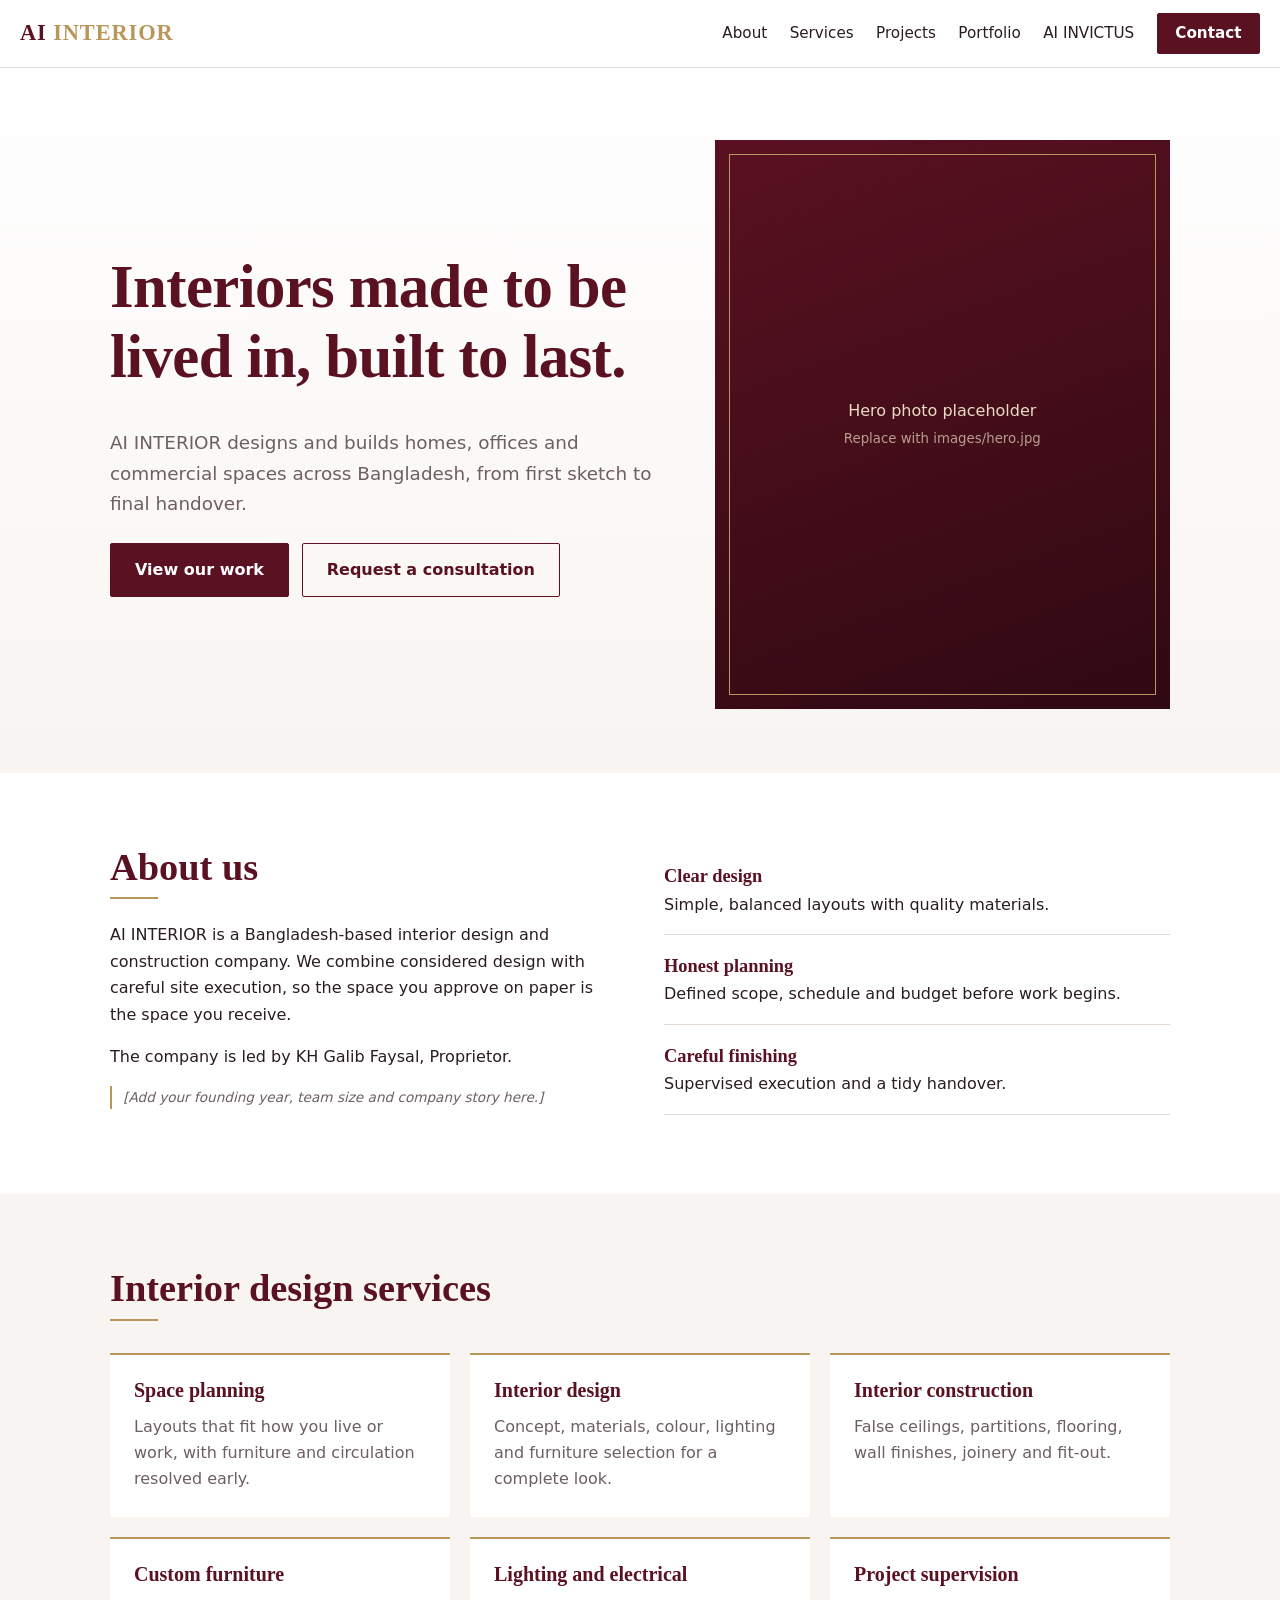
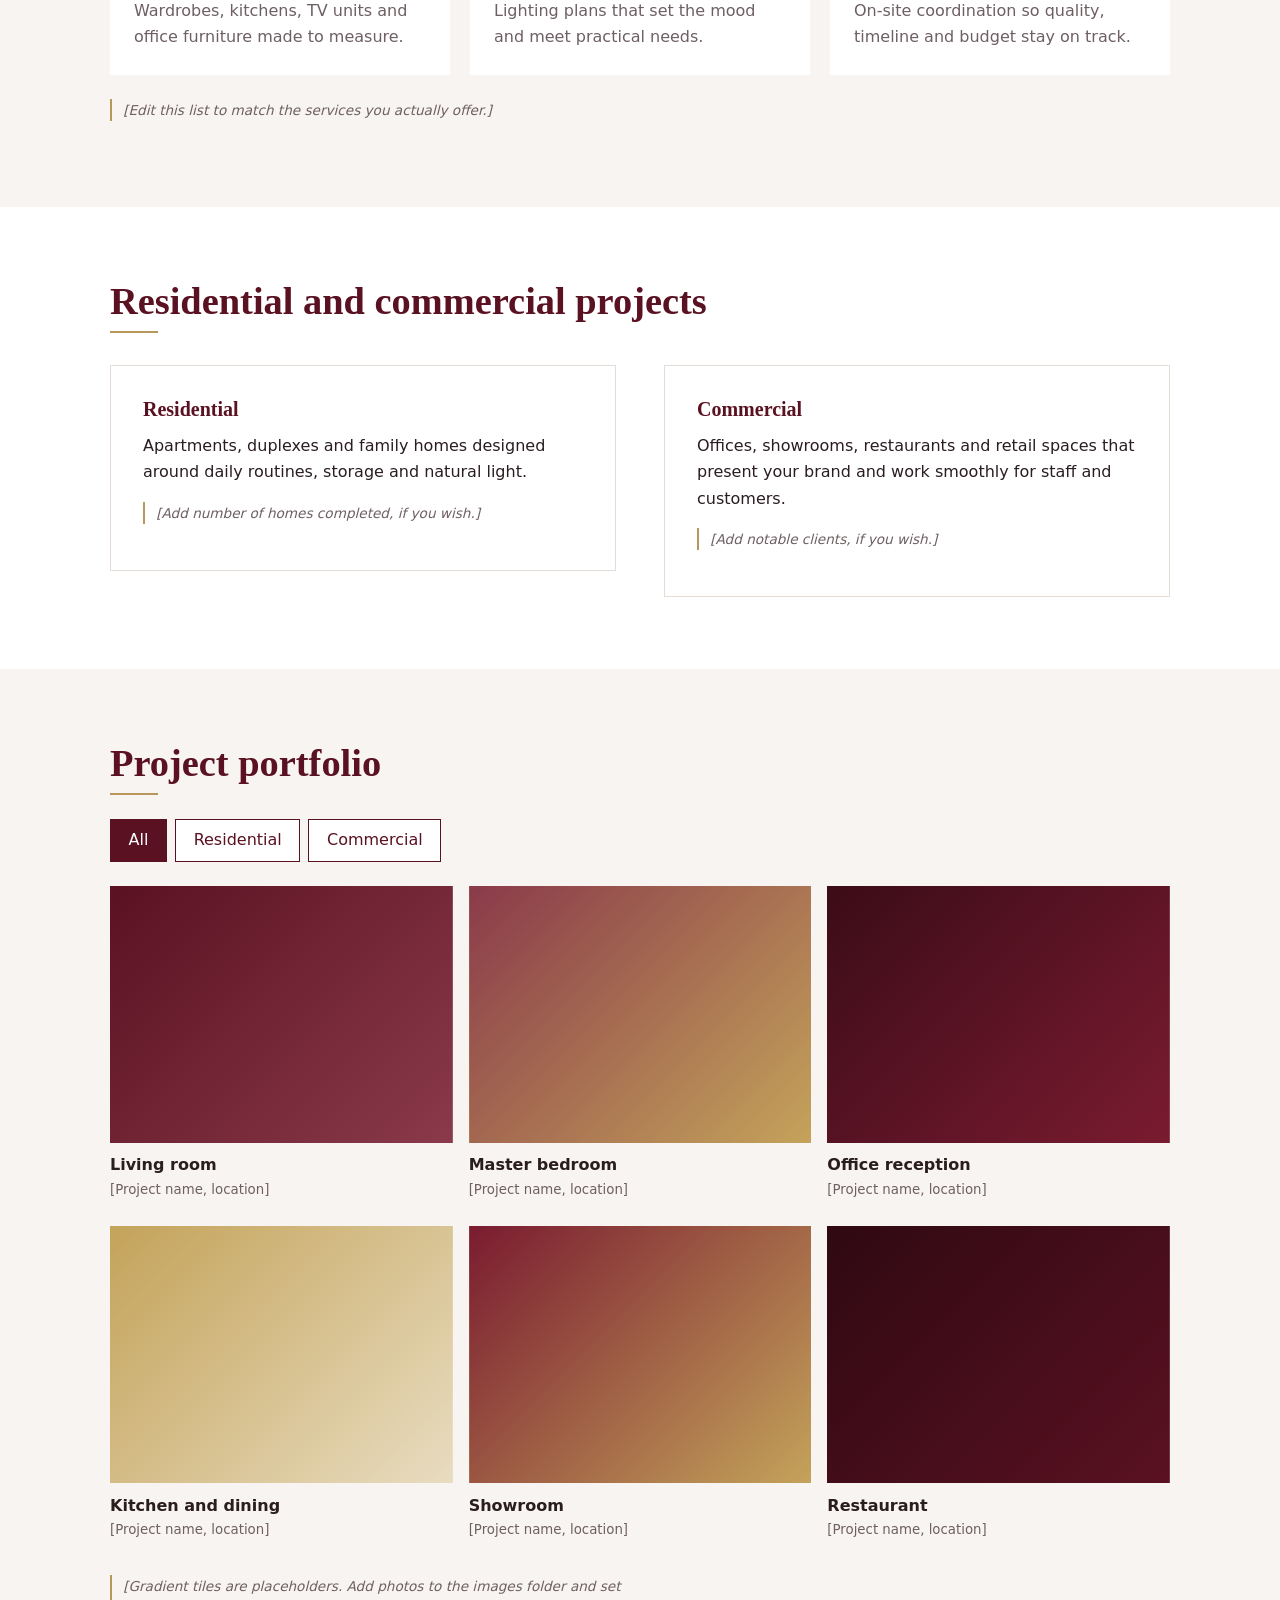
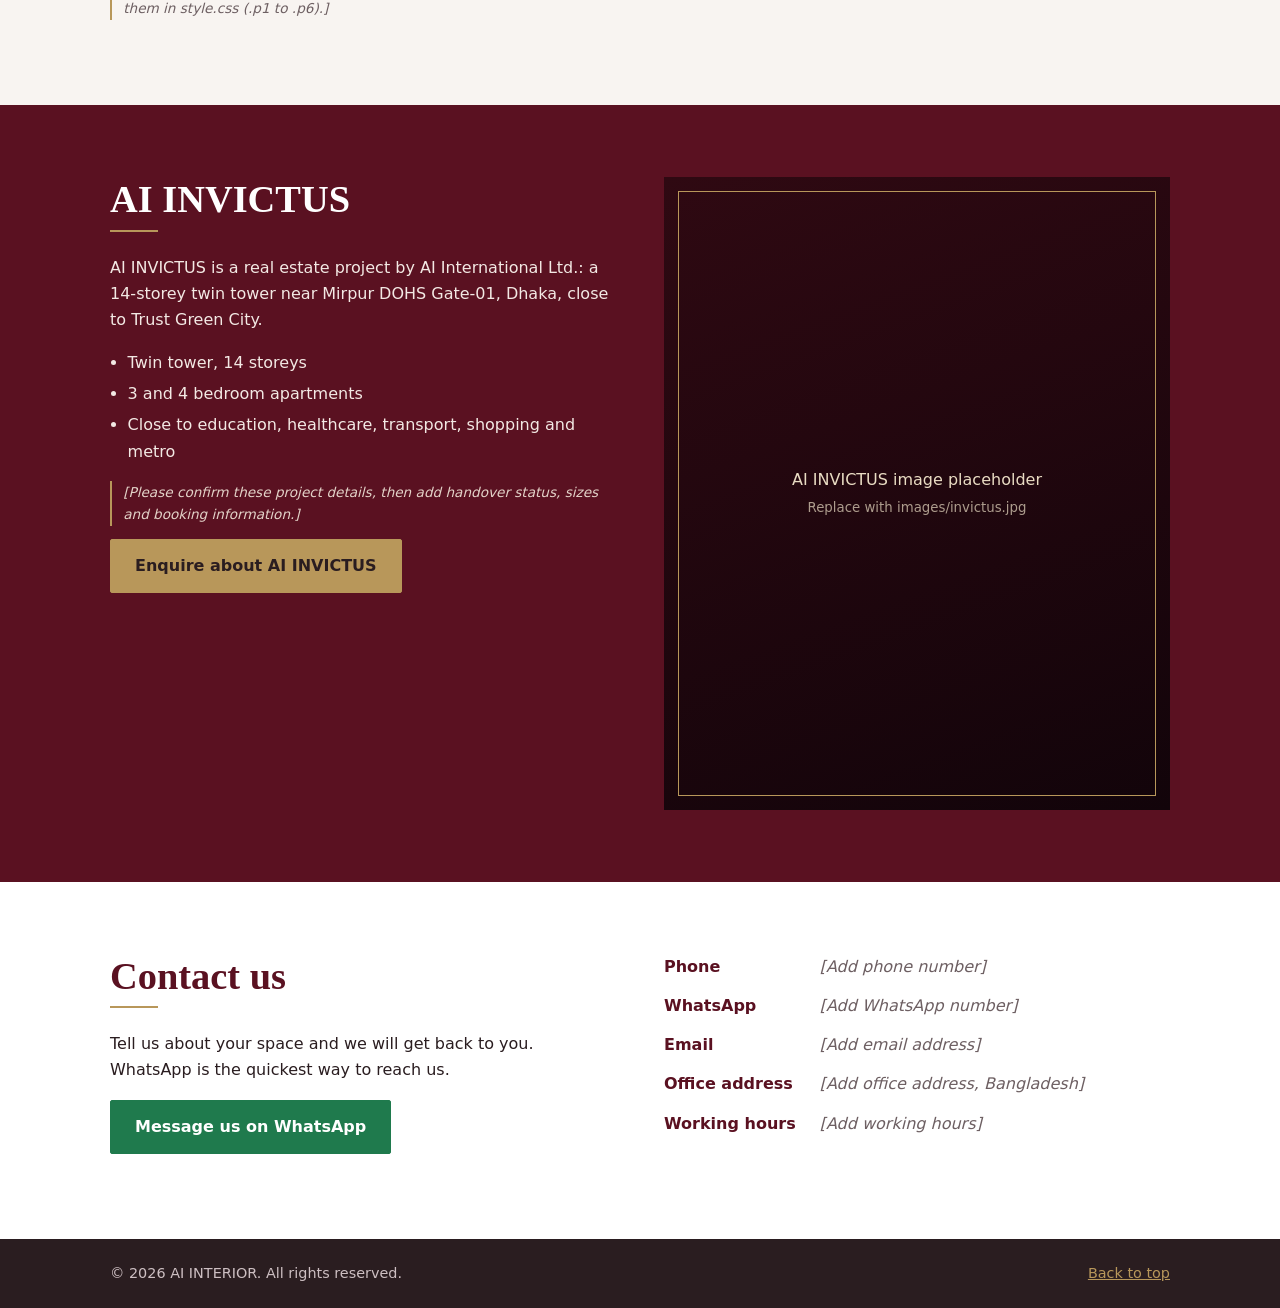
==== commit d3b003c3: "Add files via upload" ====
--- a/index.html
+++ b/index.html
@@ -1,97 +1,163 @@
 <!DOCTYPE html>
 <html lang="en">
 <head>
-<meta charset="UTF-8">
-<meta name="viewport" content="width=device-width, initial-scale=1.0">
-<title>AI Interior | Design · Interior · Architecture</title>
-<meta name="description" content="AI Interior — design, interior and architecture. Explore selected projects including AI Invictus Tower in North Kalshi, Mirpur DOHS.">
-<style>
-:root{--maroon:#651425;--maroon2:#3a0b16;--gold:#b38a43;--cream:#f7f2ec;--ink:#21191b;--muted:#75696a;--white:#fff}
-*{box-sizing:border-box;margin:0;padding:0}html{scroll-behavior:smooth}
-body{font-family:Arial,Helvetica,sans-serif;background:var(--cream);color:var(--ink);line-height:1.6}
-a{text-decoration:none;color:inherit}
-nav{position:fixed;top:0;left:0;right:0;z-index:50;background:rgba(247,242,236,.94);backdrop-filter:blur(12px);border-bottom:1px solid #e6d9d0;display:flex;align-items:center;justify-content:space-between;padding:15px 6%}
-.brand{font-weight:800;letter-spacing:5px;color:var(--maroon);font-size:18px}.brand small{display:block;font-size:8px;letter-spacing:3px;color:var(--gold);margin-top:-2px}
-nav .links{display:flex;gap:27px;font-size:14px}nav .links a:hover{color:var(--maroon)}.talk{background:var(--maroon);color:#fff;padding:10px 18px;border-radius:999px;font-weight:700}
-.hero{padding:145px 6% 80px;background:linear-gradient(120deg,#fbf7f2 0%,#f4ebe4 100%);overflow:hidden}.hero-inner{max-width:1180px;margin:auto;display:grid;grid-template-columns:.9fr 1.1fr;gap:55px;align-items:center}
-.eyebrow{font-size:12px;letter-spacing:4px;text-transform:uppercase;color:var(--maroon);font-weight:800;margin-bottom:16px}.hero h1{font-family:Georgia,serif;font-size:clamp(48px,7vw,88px);line-height:.98;color:#211719}.hero h1 span{color:var(--maroon)}.hero p{margin-top:22px;max-width:540px;font-size:18px;color:#5d5253}.hero-buttons{display:flex;gap:12px;flex-wrap:wrap;margin-top:30px}.btn{display:inline-block;padding:13px 22px;border-radius:999px;background:var(--maroon);color:#fff;font-weight:700}.btn.alt{background:transparent;color:var(--maroon);border:1px solid #cbb6aa}
-.hero-visual{position:relative}.hero-visual img{width:100%;height:560px;object-fit:cover;object-position:center;border-radius:28px;box-shadow:0 28px 70px rgba(59,20,25,.18)}.tag{position:absolute;left:-22px;bottom:28px;background:rgba(58,11,22,.96);color:#fff;padding:17px 21px;border-radius:14px;box-shadow:0 14px 35px rgba(0,0,0,.18)}.tag b{display:block;color:#e2c27d;font-size:11px;letter-spacing:2px;text-transform:uppercase}.tag span{font-family:Georgia,serif;font-size:23px}
-section{padding:90px 6%}.wrap{max-width:1180px;margin:auto}.section-head{display:flex;justify-content:space-between;gap:30px;align-items:end;margin-bottom:34px}.section-head h2{font-family:Georgia,serif;font-size:clamp(34px,5vw,55px);line-height:1;color:var(--maroon2)}.section-head p{max-width:500px;color:var(--muted)}
-.services{display:grid;grid-template-columns:repeat(4,1fr);gap:16px}.service{background:#fff;border:1px solid #eaded6;border-radius:18px;padding:25px;min-height:160px}.service .num{font-family:Georgia,serif;color:var(--gold);font-size:30px}.service h3{margin:8px 0 5px;color:var(--maroon)}.service p{font-size:14px;color:var(--muted)}
-.project{background:var(--maroon2);color:#fff}.project .section-head h2{color:#fff}.project .section-head p{color:#d9cacc}.project-grid{display:grid;grid-template-columns:1.25fr .75fr;gap:22px}.project-main{position:relative;min-height:650px;border-radius:24px;overflow:hidden;background:#25060e}.project-main img{width:100%;height:100%;object-fit:cover;display:block}.project-main:after{content:"";position:absolute;inset:45% 0 0;background:linear-gradient(transparent,rgba(23,2,7,.92))}.project-copy{position:absolute;z-index:2;left:30px;right:30px;bottom:28px}.project-copy .label{font-size:11px;letter-spacing:3px;text-transform:uppercase;color:#e3c27d}.project-copy h3{font-family:Georgia,serif;font-size:42px}.project-copy p{max-width:620px;color:#eadfe0}.project-side{display:grid;grid-template-rows:1fr 1fr;gap:22px}.mini{background:#fff;color:var(--ink);border-radius:24px;overflow:hidden}.mini img{width:100%;height:250px;object-fit:cover;display:block}.mini div{padding:20px}.mini h4{font-size:20px;color:var(--maroon)}.mini p{font-size:14px;color:var(--muted)}
-.gallery{background:#f0e6df}.gallery-grid{display:grid;grid-template-columns:repeat(3,1fr);gap:18px}.gallery-card{background:#fff;border-radius:18px;overflow:hidden;border:1px solid #e7d9d1}.gallery-card img{width:100%;height:280px;object-fit:cover;display:block}.gallery-card .info{padding:17px}.gallery-card h4{color:var(--maroon);font-size:18px}.gallery-card p{font-size:13px;color:var(--muted)}
-.about{display:grid;grid-template-columns:1fr 1fr;gap:50px;align-items:center}.about img{width:100%;border-radius:22px}.about h2{font-family:Georgia,serif;font-size:50px;color:var(--maroon2);line-height:1.05;margin:10px 0 20px}.about p{color:var(--muted);font-size:17px}.pill-row{display:flex;gap:10px;flex-wrap:wrap;margin-top:22px}.pill{padding:8px 13px;border:1px solid #d9c9c0;border-radius:999px;color:var(--maroon);font-size:13px;background:#fff}
-.contact{background:var(--maroon);color:#fff;text-align:center}.contact h2{font-family:Georgia,serif;font-size:50px;line-height:1.05}.contact p{margin-top:12px;color:#eadbdd}.whatsapp{display:inline-block;margin-top:24px;background:#25d366;color:#fff;padding:14px 25px;border-radius:999px;font-weight:800}
-footer{background:#26070f;color:#cdbec1;text-align:center;padding:22px;font-size:13px}.footer-brand{color:#fff;font-weight:800;letter-spacing:4px;margin-bottom:4px}
-@media(max-width:900px){nav .links{display:none}.hero-inner,.about,.project-grid{grid-template-columns:1fr}.hero-visual img{height:450px}.services{grid-template-columns:1fr 1fr}.gallery-grid{grid-template-columns:1fr 1fr}.project-side{grid-template-columns:1fr 1fr;grid-template-rows:auto}.project-main{min-height:520px}}
-@media(max-width:560px){section{padding:65px 5%}.hero{padding:120px 5% 60px}.services,.gallery-grid,.project-side{grid-template-columns:1fr}.hero h1{font-size:54px}.about h2,.contact h2{font-size:38px}.hero-visual img{height:360px}.tag{left:12px}.project-copy h3{font-size:32px}}
-</style>
+<meta charset="utf-8">
+<meta name="viewport" content="width=device-width, initial-scale=1">
+<title>AI INTERIOR | Interior Design &amp; Construction in Bangladesh</title>
+<meta name="description" content="AI INTERIOR is a Bangladesh-based interior design and construction company creating elegant residential and commercial spaces.">
+<meta property="og:title" content="AI INTERIOR | Interior Design &amp; Construction">
+<meta property="og:description" content="Elegant residential and commercial interiors, designed and built in Bangladesh.">
+<meta property="og:type" content="website">
+<meta name="theme-color" content="#5a1121">
+<link rel="icon" href="data:image/svg+xml,%3Csvg xmlns='http://www.w3.org/2000/svg' viewBox='0 0 100 100'%3E%3Crect width='100' height='100' fill='%235a1121'/%3E%3Ctext x='50' y='66' font-size='46' text-anchor='middle' fill='%23c4a35a' font-family='Georgia'%3EAI%3C/text%3E%3C/svg%3E">
+<link rel="stylesheet" href="style.css">
 </head>
 <body>
-<nav>
-  <a href="#home" class="brand">AI INTERIOR<small>DESIGN · INTERIOR · ARCHITECTURE</small></a>
-  <div class="links"><a href="#about">About</a><a href="#services">Services</a><a href="#projects">Projects</a><a href="#materials">Materials</a><a href="#contact">Contact</a></div>
-  <a class="talk" href="#contact">Let's Talk →</a>
-</nav>
+<a class="skip" href="#main">Skip to content</a>
 
-<header class="hero" id="home">
-  <div class="hero-inner">
+<header class="top">
+  <a class="brand" href="#home" aria-label="AI INTERIOR home">AI <span>INTERIOR</span></a>
+  <button class="burger" aria-expanded="false" aria-controls="nav" aria-label="Open menu"><i></i><i></i><i></i></button>
+  <nav id="nav" aria-label="Main">
+    <a href="#about">About</a>
+    <a href="#services">Services</a>
+    <a href="#projects">Projects</a>
+    <a href="#portfolio">Portfolio</a>
+    <a href="#invictus">AI INVICTUS</a>
+    <a class="btn small" href="#contact">Contact</a>
+  </nav>
+</header>
+
+<main id="main">
+<section class="hero" id="home">
+  <div class="wrap hero-grid">
     <div>
-      <div class="eyebrow">AI Interior · Dhaka</div>
-      <h1>Spaces that<br><span>define you.</span></h1>
-      <p>AI Interior creates refined residential and commercial spaces through thoughtful design, premium materials and detail-driven execution.</p>
-      <div class="hero-buttons"><a class="btn" href="#projects">View Projects →</a><a class="btn alt" href="#contact">Start a Project</a></div>
+      <h1>Interiors made to be lived in, built to last.</h1>
+      <p class="lead">AI INTERIOR designs and builds homes, offices and commercial spaces across Bangladesh, from first sketch to final handover.</p>
+      <div class="actions">
+        <a class="btn" href="#portfolio">View our work</a>
+        <a class="btn ghost" href="#contact">Request a consultation</a>
+      </div>
     </div>
-    <div class="hero-visual">
-      <img src="ai-interior-brand-2.png" alt="AI Interior design and architecture">
-      <div class="tag"><b>Selected Project</b><span>AI Invictus Tower</span></div>
+    <div class="frame" role="img" aria-label="Placeholder for a hero interior photograph">
+      <span>Hero photo placeholder<br><small>Replace with images/hero.jpg</small></span>
     </div>
   </div>
-</header>
-
-<section id="visual-preview" style="background:#fff;padding-top:30px">
-<div class="wrap">
-  <div class="section-head"><div><div class="eyebrow">AI Interior Visual Direction</div><h2>Our design language.</h2></div><p>A visual preview of the AI Interior brand direction, with AI Invictus Tower presented as a selected project within our portfolio.</p></div>
-  <img src="ai-interior-website-preview.png" alt="AI Interior website and portfolio visual direction" style="width:100%;display:block;border-radius:24px;box-shadow:0 20px 55px rgba(59,20,25,.14)">
-</div>
 </section>
 
-<section id="about">
-<div class="wrap about">
-  <img src="ai-interior-brand-1.png" alt="AI Interior project and design work">
-  <div><div class="eyebrow">About AI Interior</div><h2>Design with purpose. Details that last.</h2><p>AI Interior is a design, interior and architecture company focused on creating contemporary spaces with a premium visual language and practical functionality.</p><div class="pill-row"><span class="pill">Interior Design</span><span class="pill">Architecture</span><span class="pill">Material Selection</span><span class="pill">Project Execution</span></div></div>
-</div>
+<section id="about" class="sec">
+  <div class="wrap two">
+    <div>
+      <h2>About us</h2>
+      <p>AI INTERIOR is a Bangladesh-based interior design and construction company. We combine considered design with careful site execution, so the space you approve on paper is the space you receive.</p>
+      <p>The company is led by KH Galib Faysal, Proprietor.</p>
+      <p class="note">[Add your founding year, team size and company story here.]</p>
+    </div>
+    <ul class="values">
+      <li><b>Clear design</b> Simple, balanced layouts with quality materials.</li>
+      <li><b>Honest planning</b> Defined scope, schedule and budget before work begins.</li>
+      <li><b>Careful finishing</b> Supervised execution and a tidy handover.</li>
+    </ul>
+  </div>
 </section>
 
-<section id="services" style="background:#fff">
-<div class="wrap"><div class="section-head"><div><div class="eyebrow">What We Do</div><h2>From concept to completion.</h2></div><p>One team for design direction, material decisions and project delivery — built around the character of each space.</p></div>
-<div class="services"><div class="service"><div class="num">01</div><h3>Interior Design</h3><p>Elegant, functional spaces tailored to the way people live and work.</p></div><div class="service"><div class="num">02</div><h3>Architecture</h3><p>Contemporary architectural thinking with a strong focus on identity.</p></div><div class="service"><div class="num">03</div><h3>Materials</h3><p>Curated finishes, surfaces and details selected for quality and character.</p></div><div class="service"><div class="num">04</div><h3>Execution</h3><p>Detail-focused implementation from approved design through delivery.</p></div></div></div>
+<section id="services" class="sec tint">
+  <div class="wrap">
+    <h2>Interior design services</h2>
+    <div class="cards">
+      <article><h3>Space planning</h3><p>Layouts that fit how you live or work, with furniture and circulation resolved early.</p></article>
+      <article><h3>Interior design</h3><p>Concept, materials, colour, lighting and furniture selection for a complete look.</p></article>
+      <article><h3>Interior construction</h3><p>False ceilings, partitions, flooring, wall finishes, joinery and fit-out.</p></article>
+      <article><h3>Custom furniture</h3><p>Wardrobes, kitchens, TV units and office furniture made to measure.</p></article>
+      <article><h3>Lighting and electrical</h3><p>Lighting plans that set the mood and meet practical needs.</p></article>
+      <article><h3>Project supervision</h3><p>On-site coordination so quality, timeline and budget stay on track.</p></article>
+    </div>
+    <p class="note">[Edit this list to match the services you actually offer.]</p>
+  </div>
 </section>
 
-<section id="projects" class="project">
-<div class="wrap"><div class="section-head"><div><div class="eyebrow" style="color:#d8b56b">Selected Project</div><h2>AI Invictus Tower</h2></div><p>A project by AI Interior — presented as one of our selected works, not as the company identity.</p></div>
-<div class="project-grid">
-  <div class="project-main"><img src="tower.jpg" alt="AI Invictus Tower building"><div class="project-copy"><div class="label">Residential · North Kalshi, Mirpur DOHS</div><h3>AI Invictus Tower</h3><p>A contemporary residential project featuring a distinctive green-integrated façade, elevated lifestyle spaces and carefully considered apartment layouts.</p></div></div>
-  <div class="project-side">
-    <div class="mini"><img src="shared-spaces.jpg" alt="AI Invictus shared spaces"><div><h4>Shared Spaces</h4><p>Landscape-led communal areas designed for everyday living.</p></div></div>
-    <div class="mini"><img src="amenities.jpg" alt="AI Invictus rooftop amenities"><div><h4>Rooftop Amenities</h4><p>Swimming pool, multipurpose space and jogging-focused lifestyle amenities.</p></div></div>
+<section id="projects" class="sec">
+  <div class="wrap">
+    <h2>Residential and commercial projects</h2>
+    <div class="two split">
+      <div class="panel">
+        <h3>Residential</h3>
+        <p>Apartments, duplexes and family homes designed around daily routines, storage and natural light.</p>
+        <p class="note">[Add number of homes completed, if you wish.]</p>
+      </div>
+      <div class="panel">
+        <h3>Commercial</h3>
+        <p>Offices, showrooms, restaurants and retail spaces that present your brand and work smoothly for staff and customers.</p>
+        <p class="note">[Add notable clients, if you wish.]</p>
+      </div>
+    </div>
   </div>
-</div></div>
 </section>
 
-<section id="materials" class="gallery">
-<div class="wrap"><div class="section-head"><div><div class="eyebrow">Project Details</div><h2>Building, spaces & materials.</h2></div><p>Explore the actual project visuals. The building and material-focused images are shown as part of the AI Interior project portfolio.</p></div>
-<div class="gallery-grid">
-  <div class="gallery-card"><img src="tower.jpg" alt="AI Invictus Tower exterior"><div class="info"><h4>Building</h4><p>AI Invictus Tower · Exterior architecture</p></div></div>
-  <div class="gallery-card"><img src="hero.jpg" alt="AI Invictus aerial rooftop view"><div class="info"><h4>Rooftop & Landscape</h4><p>Elevated outdoor environment and circulation</p></div></div>
-  <div class="gallery-card"><img src="amenities.jpg" alt="Rooftop swimming pool"><div class="info"><h4>Amenities</h4><p>Rooftop swimming pool and leisure area</p></div></div>
-  <div class="gallery-card"><img src="shared-spaces.jpg" alt="Shared landscaped space"><div class="info"><h4>Shared Space</h4><p>Landscape and community-focused design</p></div></div>
-  <div class="gallery-card"><img src="floor-plan.jpg" alt="AI Invictus floor plan"><div class="info"><h4>Floor Plan</h4><p>Apartment planning and spatial organization</p></div></div>
-  <div class="gallery-card"><img src="ai-interior-brand-1.png" alt="AI Interior design visual"><div class="info"><h4>Material & Design Language</h4><p>AI Interior's premium visual direction</p></div></div>
-</div></div>
+<section id="portfolio" class="sec tint">
+  <div class="wrap">
+    <h2>Project portfolio</h2>
+    <div class="filters" role="group" aria-label="Filter projects">
+      <button class="on" data-f="all">All</button>
+      <button data-f="residential">Residential</button>
+      <button data-f="commercial">Commercial</button>
+    </div>
+    <div class="gallery">
+      <figure data-c="residential"><div class="ph p1"></div><figcaption>Living room <small>[Project name, location]</small></figcaption></figure>
+      <figure data-c="residential"><div class="ph p2"></div><figcaption>Master bedroom <small>[Project name, location]</small></figcaption></figure>
+      <figure data-c="commercial"><div class="ph p3"></div><figcaption>Office reception <small>[Project name, location]</small></figcaption></figure>
+      <figure data-c="residential"><div class="ph p4"></div><figcaption>Kitchen and dining <small>[Project name, location]</small></figcaption></figure>
+      <figure data-c="commercial"><div class="ph p5"></div><figcaption>Showroom <small>[Project name, location]</small></figcaption></figure>
+      <figure data-c="commercial"><div class="ph p6"></div><figcaption>Restaurant <small>[Project name, location]</small></figcaption></figure>
+    </div>
+    <p class="note">[Gradient tiles are placeholders. Add photos to the images folder and set them in style.css (.p1 to .p6).]</p>
+  </div>
 </section>
 
-<section id="contact" class="contact"><div class="wrap"><div class="eyebrow" style="color:#d8b56b">Work With Us</div><h2>Let's create your next space.</h2><p>AI Interior · Design · Interior · Architecture</p><a class="whatsapp" href="https://wa.me/8801798282810" target="_blank" rel="noopener">WhatsApp · 01798 282810</a></div></section>
-<footer><div class="footer-brand">AI INTERIOR</div>Design · Interior · Architecture · Dhaka, Bangladesh<br>© 2026 AI Interior. All rights reserved.</footer>
+<section id="invictus" class="sec invictus">
+  <div class="wrap two">
+    <div>
+      <h2>AI INVICTUS</h2>
+      <p>AI INVICTUS is a real estate project by AI International Ltd.: a 14-storey twin tower near Mirpur DOHS Gate-01, Dhaka, close to Trust Green City.</p>
+      <ul class="facts">
+        <li>Twin tower, 14 storeys</li>
+        <li>3 and 4 bedroom apartments</li>
+        <li>Close to education, healthcare, transport, shopping and metro</li>
+      </ul>
+      <p class="note">[Please confirm these project details, then add handover status, sizes and booking information.]</p>
+      <a class="btn gold" href="#contact">Enquire about AI INVICTUS</a>
+    </div>
+    <div class="frame dark" role="img" aria-label="Placeholder for AI INVICTUS building image">
+      <span>AI INVICTUS image placeholder<br><small>Replace with images/invictus.jpg</small></span>
+    </div>
+  </div>
+</section>
+
+<section id="contact" class="sec">
+  <div class="wrap two">
+    <div>
+      <h2>Contact us</h2>
+      <p>Tell us about your space and we will get back to you. WhatsApp is the quickest way to reach us.</p>
+      <a class="btn wa" id="wa" href="#contact" target="_blank" rel="noopener">Message us on WhatsApp</a>
+      <p class="note" id="wanote"></p>
+    </div>
+    <dl class="info">
+      <dt>Phone</dt><dd class="ph-text">[Add phone number]</dd>
+      <dt>WhatsApp</dt><dd class="ph-text">[Add WhatsApp number]</dd>
+      <dt>Email</dt><dd class="ph-text">[Add email address]</dd>
+      <dt>Office address</dt><dd class="ph-text">[Add office address, Bangladesh]</dd>
+      <dt>Working hours</dt><dd class="ph-text">[Add working hours]</dd>
+    </dl>
+  </div>
+</section>
+</main>
+
+<footer>
+  <div class="wrap foot">
+    <span>&copy; <span id="yr">2026</span> AI INTERIOR. All rights reserved.</span>
+    <a href="#home">Back to top</a>
+  </div>
+</footer>
+<script src="script.js"></script>
 </body>
 </html>
--- a/style.css
+++ b/style.css
@@ -0,0 +1,110 @@
+:root{--maroon:#5a1121;--maroon2:#7a1b30;--gold:#b8975a;--ink:#2a1d20;--mute:#6d5f62;--tint:#f8f4f1;--line:#e6dcd6;--serif:"Iowan Old Style","Palatino Linotype",Palatino,Georgia,serif;--sans:system-ui,-apple-system,"Segoe UI",Roboto,Arial,sans-serif}
+*{box-sizing:border-box}
+html{scroll-behavior:smooth;scroll-padding-top:72px}
+body{margin:0;font:16px/1.65 var(--sans);color:var(--ink);background:#fff}
+img{max-width:100%}
+a{color:var(--maroon)}
+:focus-visible{outline:3px solid var(--gold);outline-offset:3px}
+.skip{position:absolute;left:-999px;top:0;background:var(--maroon);color:#fff;padding:.6rem 1rem;z-index:20}
+.skip:focus{left:0}
+.wrap{max-width:1100px;margin:0 auto;padding:0 1.25rem}
+h1,h2,h3{font-family:var(--serif);font-weight:600;line-height:1.15;color:var(--maroon);margin:0 0 .6em}
+h1{font-size:clamp(2.2rem,5.5vw,3.8rem);letter-spacing:-.01em}
+h2{font-size:clamp(1.7rem,3.5vw,2.4rem)}
+h2::after{content:"";display:block;width:48px;height:2px;background:var(--gold);margin-top:.5rem}
+h3{font-size:1.25rem}
+p{margin:0 0 1em;max-width:62ch}
+.note{font-size:.85rem;color:var(--mute);font-style:italic;border-left:2px solid var(--gold);padding-left:.7rem}
+
+/* header */
+.top{position:sticky;top:0;z-index:10;display:flex;align-items:center;justify-content:space-between;padding:.8rem 1.25rem;background:rgba(255,255,255,.96);border-bottom:1px solid var(--line)}
+.brand{font-family:var(--serif);font-size:1.4rem;font-weight:700;color:var(--maroon);text-decoration:none;letter-spacing:.04em}
+.brand span{color:var(--gold)}
+nav{display:flex;align-items:center;gap:1.4rem}
+nav a{text-decoration:none;color:var(--ink);font-size:.95rem}
+nav a:not(.btn):hover{color:var(--maroon);text-decoration:underline;text-decoration-color:var(--gold);text-underline-offset:6px}
+.burger{display:none;background:none;border:0;padding:.5rem;cursor:pointer}
+.burger i{display:block;width:24px;height:2px;background:var(--maroon);margin:5px 0;transition:.2s}
+
+/* buttons */
+.btn{display:inline-block;background:var(--maroon);color:#fff;text-decoration:none;padding:.8rem 1.5rem;border:1px solid var(--maroon);border-radius:2px;font-weight:600;transition:background .2s}
+.btn:hover{background:var(--maroon2)}
+.btn.small{padding:.45rem 1.1rem;color:#fff}
+.btn.ghost{background:transparent;color:var(--maroon)}
+.btn.ghost:hover{background:var(--tint)}
+.btn.gold{background:var(--gold);border-color:var(--gold);color:#2a1d20}
+.btn.gold:hover{background:#c9a96c}
+.btn.wa{background:#1f7a4d;border-color:#1f7a4d}
+.btn.wa:hover{background:#186540}
+.actions{display:flex;flex-wrap:wrap;gap:.8rem;margin-top:1.5rem}
+
+/* hero */
+.hero{padding:4.5rem 0 4rem;background:linear-gradient(180deg,#fff,var(--tint))}
+.hero-grid{display:grid;grid-template-columns:1.1fr .9fr;gap:3rem;align-items:center}
+.lead{font-size:1.15rem;color:var(--mute)}
+.frame{position:relative;aspect-ratio:4/5;background:linear-gradient(160deg,var(--maroon),#2f0912);display:grid;place-items:center;text-align:center;color:#e9dcc3;padding:1rem}
+.frame::before{content:"";position:absolute;inset:14px;border:1px solid var(--gold);pointer-events:none}
+.frame small{opacity:.7}
+
+/* sections */
+.sec{padding:4.5rem 0}
+.tint{background:var(--tint)}
+.two{display:grid;grid-template-columns:1fr 1fr;gap:3rem;align-items:start}
+.values{list-style:none;margin:0;padding:0}
+.values li{padding:1rem 0;border-bottom:1px solid var(--line)}
+.values b{display:block;font-family:var(--serif);font-size:1.15rem;color:var(--maroon)}
+.cards{display:grid;grid-template-columns:repeat(3,1fr);gap:1.25rem;margin:2rem 0 1.5rem}
+.cards article{background:#fff;padding:1.5rem;border-top:2px solid var(--gold)}
+.cards p{margin:0;color:var(--mute)}
+.split{margin-top:2rem}
+.panel{padding:2rem;border:1px solid var(--line)}
+
+/* gallery */
+.filters{display:flex;gap:.5rem;margin:1.5rem 0}
+.filters button{font:inherit;padding:.45rem 1.1rem;background:#fff;border:1px solid var(--maroon);color:var(--maroon);cursor:pointer}
+.filters button.on{background:var(--maroon);color:#fff}
+.gallery{display:grid;grid-template-columns:repeat(3,1fr);gap:1rem;margin-bottom:1.5rem}
+figure{margin:0}
+figure[hidden]{display:none}
+.ph{aspect-ratio:4/3;background-size:cover;background-position:center}
+.p1{background-image:linear-gradient(135deg,#5a1121,#8a3a4a)}
+.p2{background-image:linear-gradient(135deg,#8a3a4a,#c4a35a)}
+.p3{background-image:linear-gradient(135deg,#3b0c17,#7a1b30)}
+.p4{background-image:linear-gradient(135deg,#c4a35a,#e8dcc0)}
+.p5{background-image:linear-gradient(135deg,#7a1b30,#c4a35a)}
+.p6{background-image:linear-gradient(135deg,#2f0912,#5a1121)}
+figcaption{padding:.6rem 0;font-weight:600}
+figcaption small{display:block;font-weight:400;color:var(--mute)}
+
+/* invictus */
+.invictus{background:var(--maroon);color:#f3e9e4}
+.invictus h2{color:#fff}
+.invictus .note{color:#e3d2c8}
+.facts{padding-left:1.1rem}
+.facts li{margin:.3rem 0}
+.frame.dark{background:linear-gradient(160deg,#2f0912,#12040a)}
+
+/* contact */
+.info{margin:0;display:grid;grid-template-columns:auto 1fr;gap:.8rem 1.5rem}
+.info dt{font-weight:600;color:var(--maroon)}
+.info dd{margin:0}
+.ph-text{color:var(--mute);font-style:italic}
+
+footer{background:#2a1d20;color:#cdbfc2;padding:1.4rem 0;font-size:.9rem}
+footer a{color:var(--gold)}
+.foot{display:flex;justify-content:space-between;flex-wrap:wrap;gap:.5rem}
+
+/* mobile */
+@media(max-width:820px){
+ .burger{display:block}
+ nav{position:absolute;top:100%;left:0;right:0;flex-direction:column;align-items:stretch;gap:0;background:#fff;border-bottom:1px solid var(--line);display:none}
+ nav.open{display:flex}
+ nav a{padding:.9rem 1.25rem;border-top:1px solid var(--line)}
+ nav .btn{margin:.8rem 1.25rem;text-align:center}
+ .hero-grid,.two{grid-template-columns:1fr;gap:2rem}
+ .frame{aspect-ratio:4/3}
+ .cards,.gallery{grid-template-columns:1fr 1fr}
+ .sec{padding:3.2rem 0}
+}
+@media(max-width:520px){.cards,.gallery{grid-template-columns:1fr}.info{grid-template-columns:1fr;gap:.2rem}.info dd{margin-bottom:.8rem}}
+@media(prefers-reduced-motion:reduce){html{scroll-behavior:auto}*{transition:none!important}}
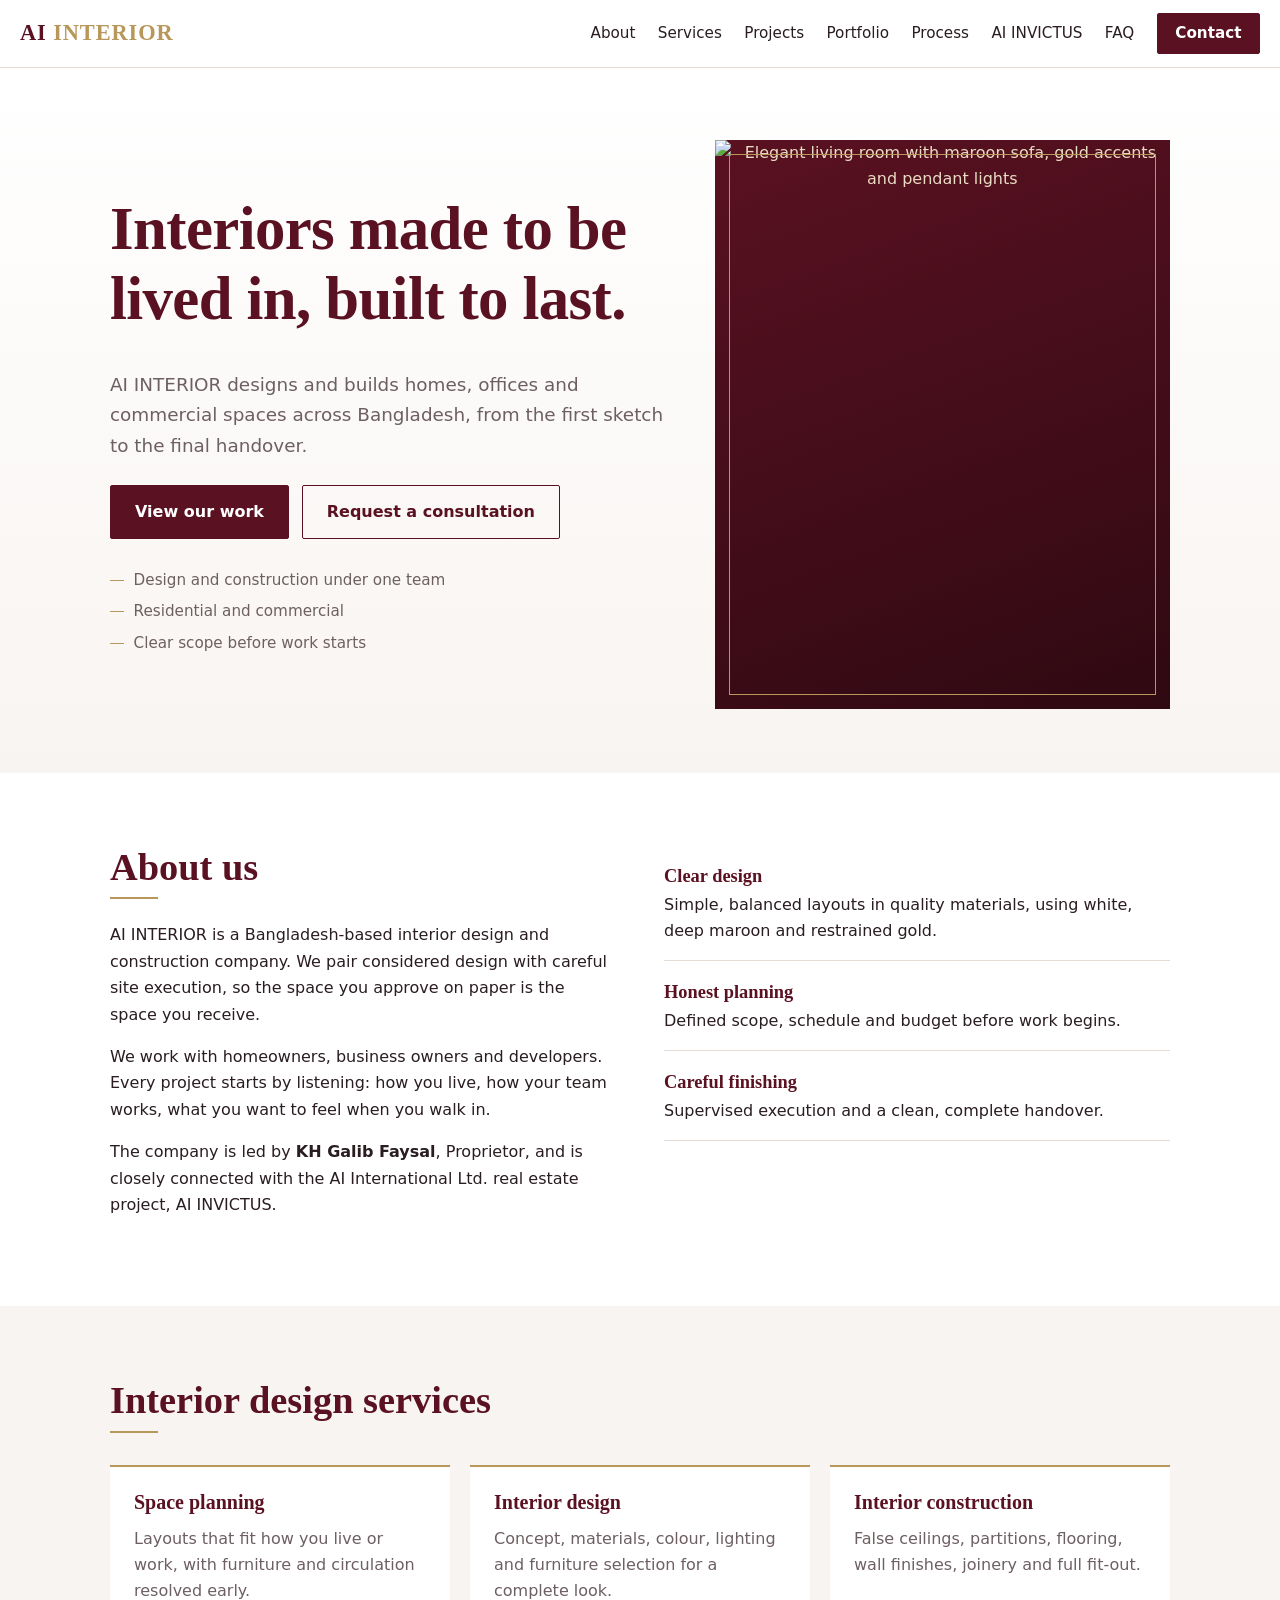
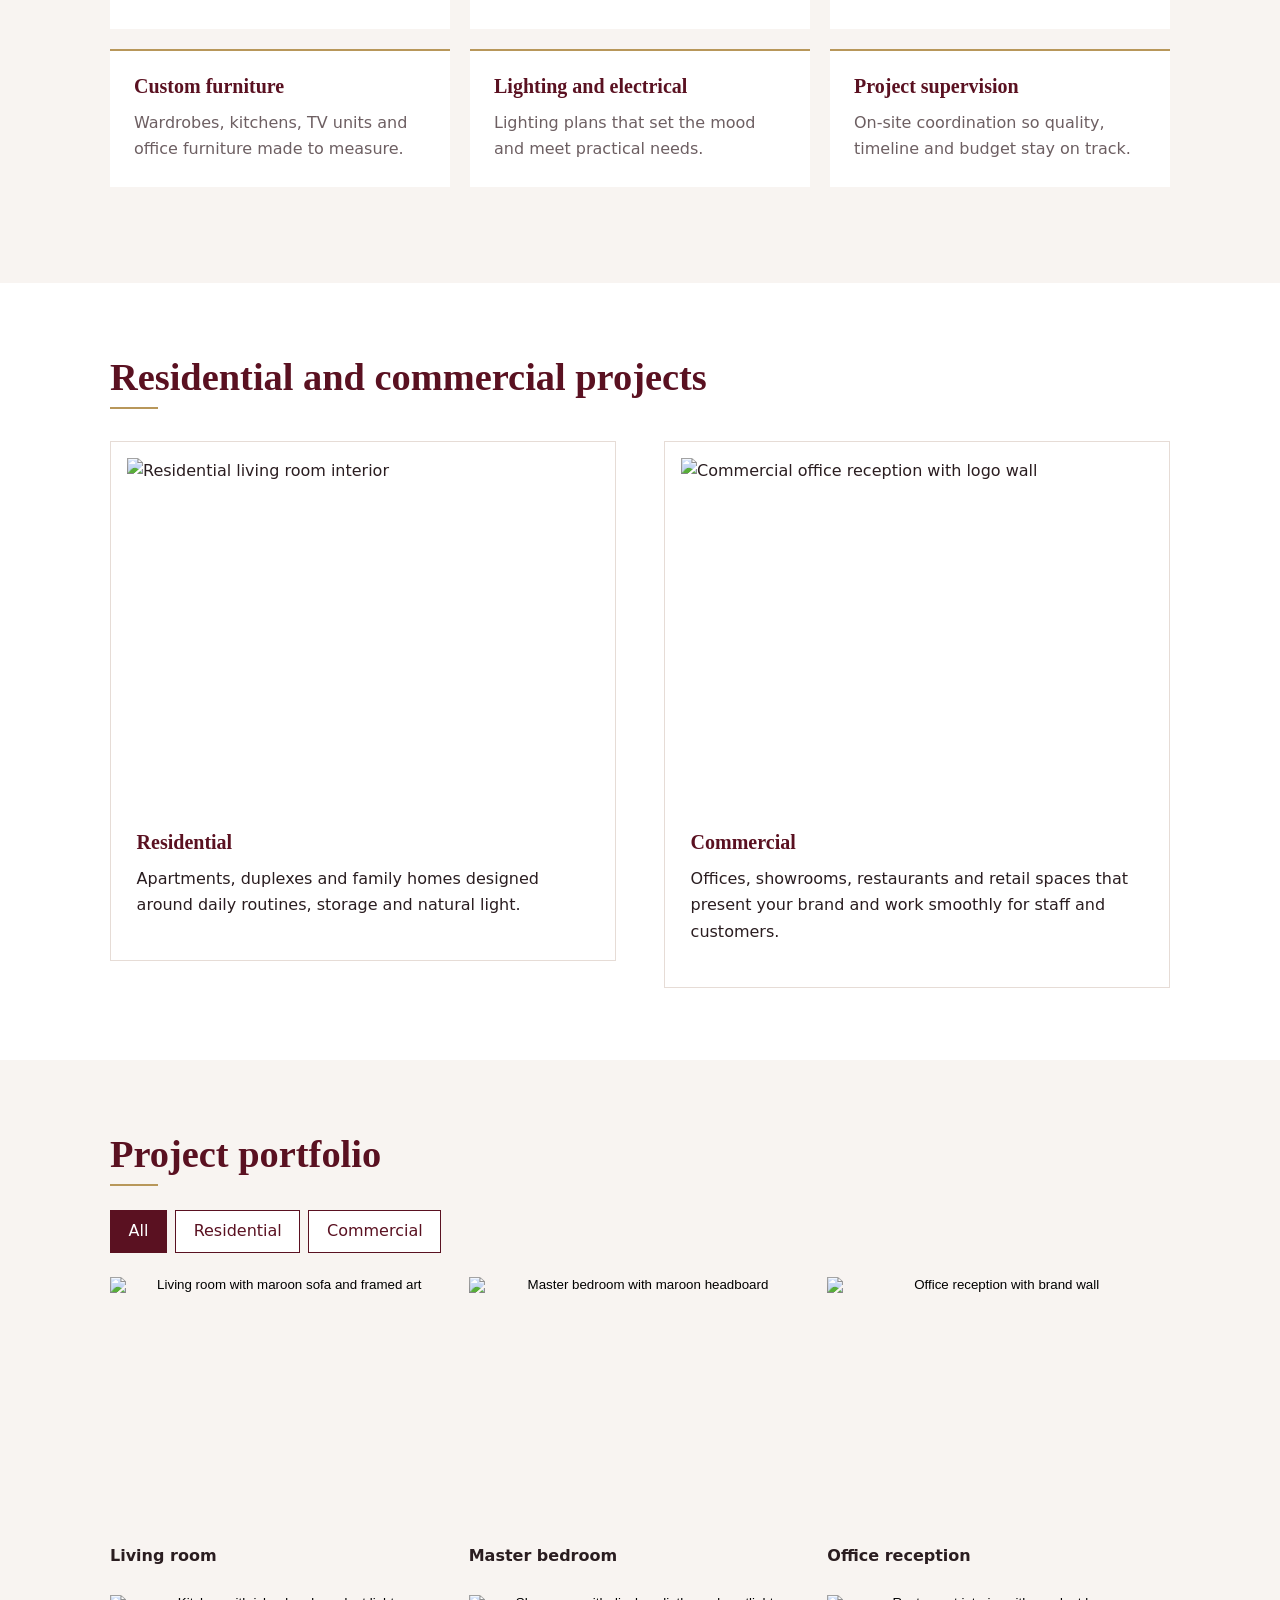
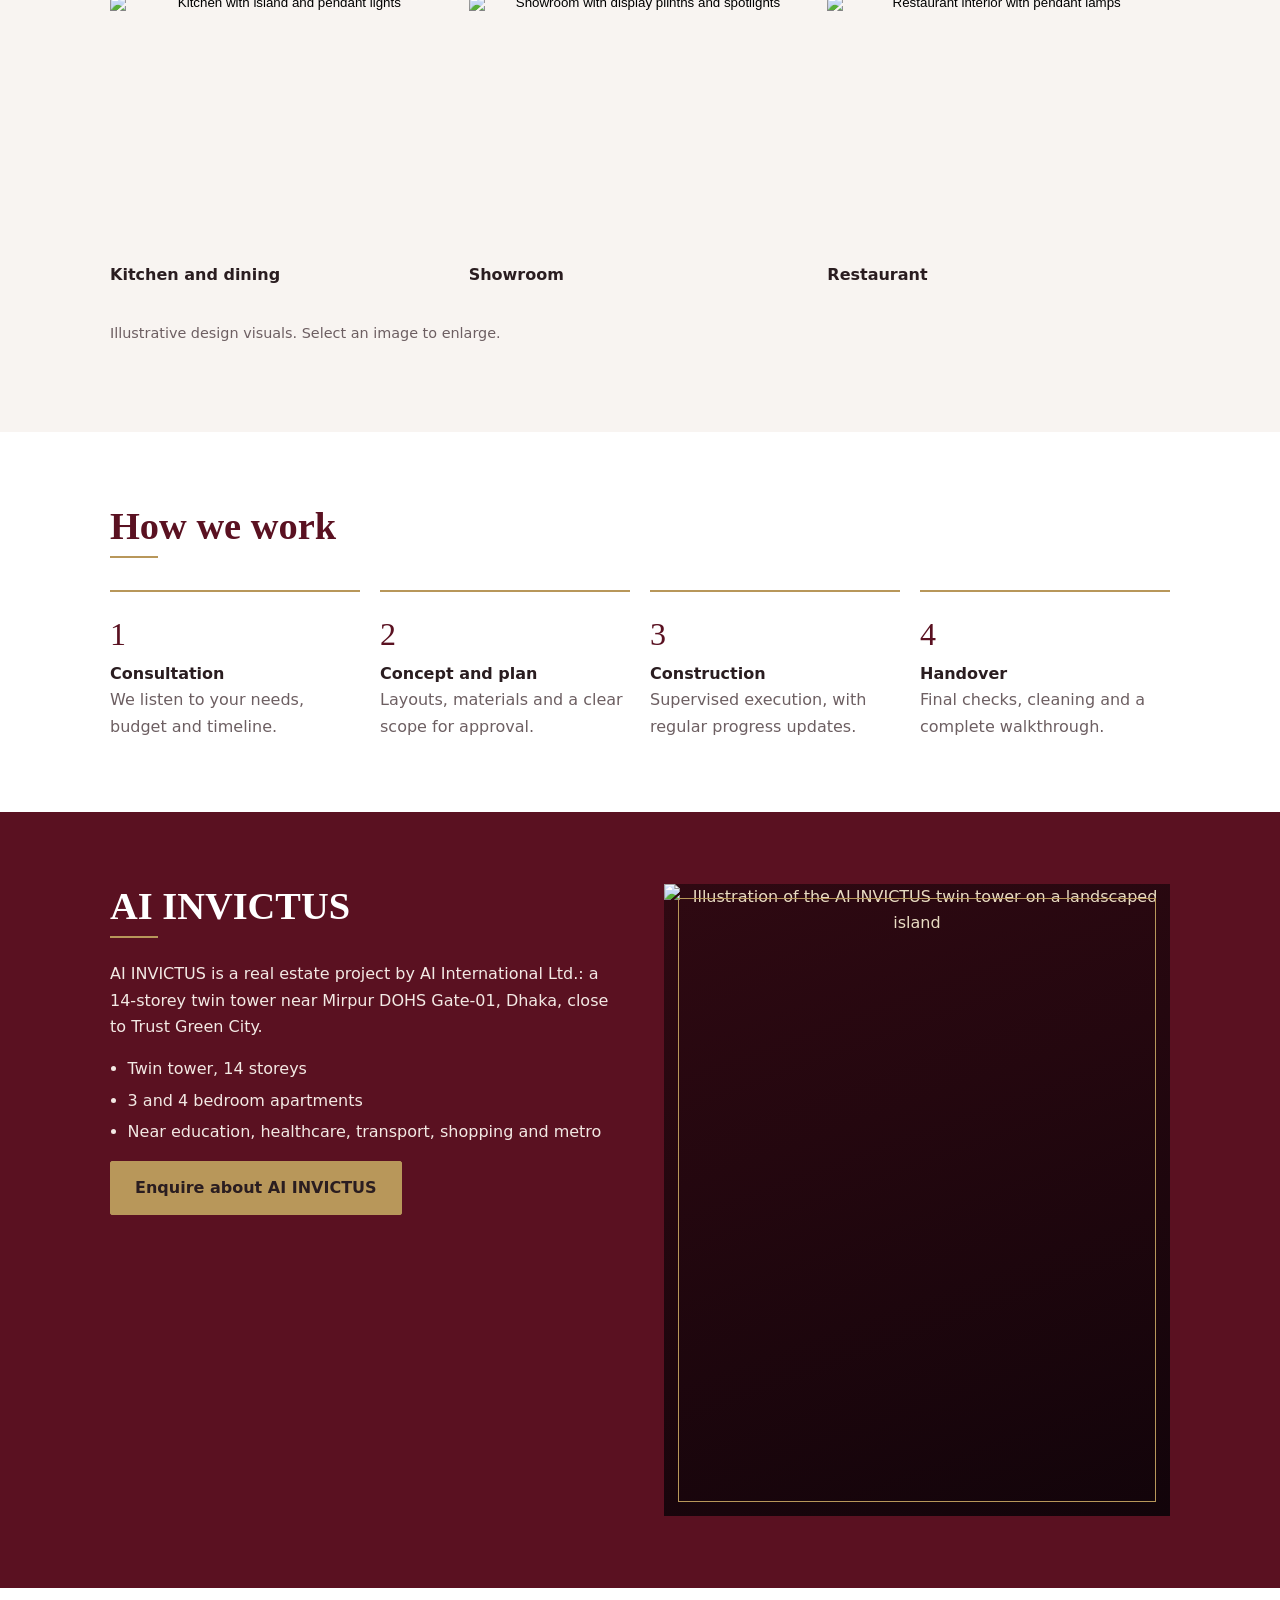
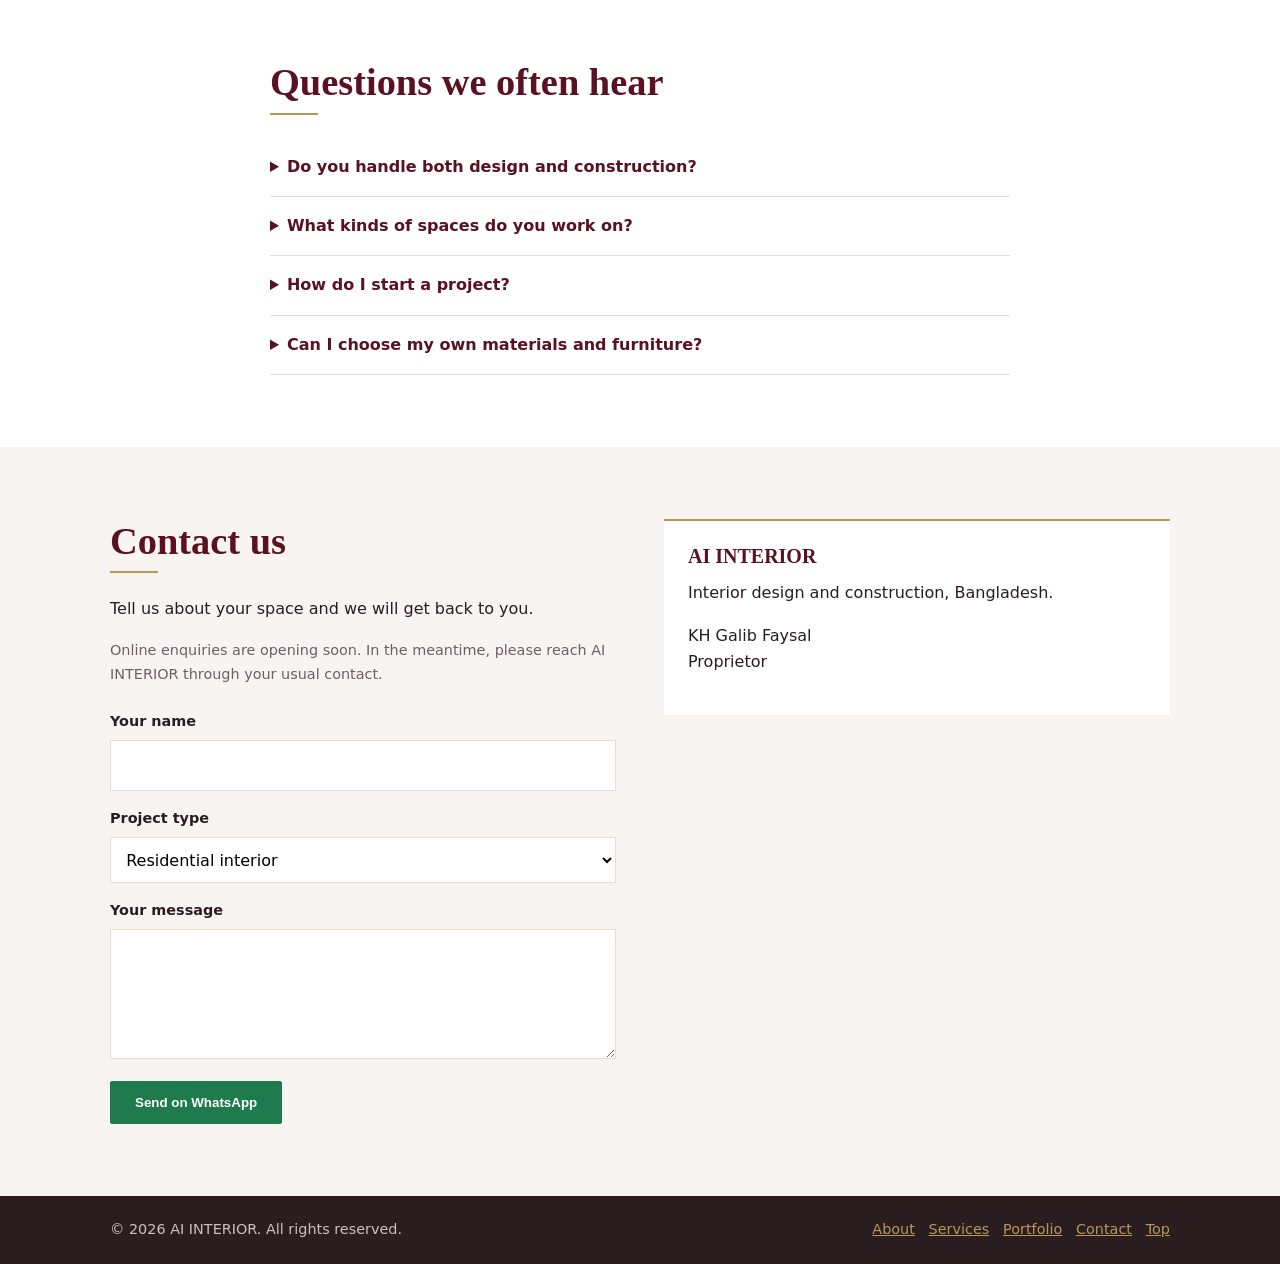
==== commit 3b519214: "Add files via upload" ====
--- a/index.html
+++ b/index.html
@@ -4,26 +4,26 @@
 <meta charset="utf-8">
 <meta name="viewport" content="width=device-width, initial-scale=1">
 <title>AI INTERIOR | Interior Design &amp; Construction in Bangladesh</title>
-<meta name="description" content="AI INTERIOR is a Bangladesh-based interior design and construction company creating elegant residential and commercial spaces.">
+<meta name="description" content="AI INTERIOR is a Bangladesh-based interior design and construction company creating elegant residential and commercial spaces, and part of the AI INVICTUS real estate story.">
+<link rel="canonical" href="https://aiinterior115.github.io/">
 <meta property="og:title" content="AI INTERIOR | Interior Design &amp; Construction">
 <meta property="og:description" content="Elegant residential and commercial interiors, designed and built in Bangladesh.">
 <meta property="og:type" content="website">
+<meta property="og:url" content="https://aiinterior115.github.io/">
+<meta property="og:image" content="https://aiinterior115.github.io/images/hero.svg">
 <meta name="theme-color" content="#5a1121">
 <link rel="icon" href="data:image/svg+xml,%3Csvg xmlns='http://www.w3.org/2000/svg' viewBox='0 0 100 100'%3E%3Crect width='100' height='100' fill='%235a1121'/%3E%3Ctext x='50' y='66' font-size='46' text-anchor='middle' fill='%23c4a35a' font-family='Georgia'%3EAI%3C/text%3E%3C/svg%3E">
 <link rel="stylesheet" href="style.css">
+<script type="application/ld+json">{"@context":"https://schema.org","@type":"HomeAndConstructionBusiness","name":"AI INTERIOR","url":"https://aiinterior115.github.io/","description":"Interior design and construction company in Bangladesh","areaServed":"Bangladesh","founder":{"@type":"Person","name":"KH Galib Faysal"}}</script>
 </head>
 <body>
 <a class="skip" href="#main">Skip to content</a>
-
 <header class="top">
   <a class="brand" href="#home" aria-label="AI INTERIOR home">AI <span>INTERIOR</span></a>
   <button class="burger" aria-expanded="false" aria-controls="nav" aria-label="Open menu"><i></i><i></i><i></i></button>
   <nav id="nav" aria-label="Main">
-    <a href="#about">About</a>
-    <a href="#services">Services</a>
-    <a href="#projects">Projects</a>
-    <a href="#portfolio">Portfolio</a>
-    <a href="#invictus">AI INVICTUS</a>
+    <a href="#about">About</a><a href="#services">Services</a><a href="#projects">Projects</a>
+    <a href="#portfolio">Portfolio</a><a href="#process">Process</a><a href="#invictus">AI INVICTUS</a><a href="#faq">FAQ</a>
     <a class="btn small" href="#contact">Contact</a>
   </nav>
 </header>
@@ -33,15 +33,11 @@
   <div class="wrap hero-grid">
     <div>
       <h1>Interiors made to be lived in, built to last.</h1>
-      <p class="lead">AI INTERIOR designs and builds homes, offices and commercial spaces across Bangladesh, from first sketch to final handover.</p>
-      <div class="actions">
-        <a class="btn" href="#portfolio">View our work</a>
-        <a class="btn ghost" href="#contact">Request a consultation</a>
-      </div>
+      <p class="lead">AI INTERIOR designs and builds homes, offices and commercial spaces across Bangladesh, from the first sketch to the final handover.</p>
+      <div class="actions"><a class="btn" href="#portfolio">View our work</a><a class="btn ghost" href="#contact">Request a consultation</a></div>
+      <ul class="trust"><li>Design and construction under one team</li><li>Residential and commercial</li><li>Clear scope before work starts</li></ul>
     </div>
-    <div class="frame" role="img" aria-label="Placeholder for a hero interior photograph">
-      <span>Hero photo placeholder<br><small>Replace with images/hero.jpg</small></span>
-    </div>
+    <div class="frame"><img src="images/hero.svg" width="800" height="600" alt="Elegant living room with maroon sofa, gold accents and pendant lights"></div>
   </div>
 </section>
 
@@ -49,14 +45,14 @@
   <div class="wrap two">
     <div>
       <h2>About us</h2>
-      <p>AI INTERIOR is a Bangladesh-based interior design and construction company. We combine considered design with careful site execution, so the space you approve on paper is the space you receive.</p>
-      <p>The company is led by KH Galib Faysal, Proprietor.</p>
-      <p class="note">[Add your founding year, team size and company story here.]</p>
+      <p>AI INTERIOR is a Bangladesh-based interior design and construction company. We pair considered design with careful site execution, so the space you approve on paper is the space you receive.</p>
+      <p>We work with homeowners, business owners and developers. Every project starts by listening: how you live, how your team works, what you want to feel when you walk in.</p>
+      <p>The company is led by <strong>KH Galib Faysal</strong>, Proprietor, and is closely connected with the AI International Ltd. real estate project, AI INVICTUS.</p>
     </div>
     <ul class="values">
-      <li><b>Clear design</b> Simple, balanced layouts with quality materials.</li>
+      <li><b>Clear design</b> Simple, balanced layouts in quality materials, using white, deep maroon and restrained gold.</li>
       <li><b>Honest planning</b> Defined scope, schedule and budget before work begins.</li>
-      <li><b>Careful finishing</b> Supervised execution and a tidy handover.</li>
+      <li><b>Careful finishing</b> Supervised execution and a clean, complete handover.</li>
     </ul>
   </div>
 </section>
@@ -67,12 +63,11 @@
     <div class="cards">
       <article><h3>Space planning</h3><p>Layouts that fit how you live or work, with furniture and circulation resolved early.</p></article>
       <article><h3>Interior design</h3><p>Concept, materials, colour, lighting and furniture selection for a complete look.</p></article>
-      <article><h3>Interior construction</h3><p>False ceilings, partitions, flooring, wall finishes, joinery and fit-out.</p></article>
+      <article><h3>Interior construction</h3><p>False ceilings, partitions, flooring, wall finishes, joinery and full fit-out.</p></article>
       <article><h3>Custom furniture</h3><p>Wardrobes, kitchens, TV units and office furniture made to measure.</p></article>
       <article><h3>Lighting and electrical</h3><p>Lighting plans that set the mood and meet practical needs.</p></article>
       <article><h3>Project supervision</h3><p>On-site coordination so quality, timeline and budget stay on track.</p></article>
     </div>
-    <p class="note">[Edit this list to match the services you actually offer.]</p>
   </div>
 </section>
 
@@ -80,16 +75,8 @@
   <div class="wrap">
     <h2>Residential and commercial projects</h2>
     <div class="two split">
-      <div class="panel">
-        <h3>Residential</h3>
-        <p>Apartments, duplexes and family homes designed around daily routines, storage and natural light.</p>
-        <p class="note">[Add number of homes completed, if you wish.]</p>
-      </div>
-      <div class="panel">
-        <h3>Commercial</h3>
-        <p>Offices, showrooms, restaurants and retail spaces that present your brand and work smoothly for staff and customers.</p>
-        <p class="note">[Add notable clients, if you wish.]</p>
-      </div>
+      <div class="panel"><img src="images/living.svg" width="800" height="600" loading="lazy" alt="Residential living room interior"><h3>Residential</h3><p>Apartments, duplexes and family homes designed around daily routines, storage and natural light.</p></div>
+      <div class="panel"><img src="images/office.svg" width="800" height="600" loading="lazy" alt="Commercial office reception with logo wall"><h3>Commercial</h3><p>Offices, showrooms, restaurants and retail spaces that present your brand and work smoothly for staff and customers.</p></div>
     </div>
   </div>
 </section>
@@ -98,19 +85,29 @@
   <div class="wrap">
     <h2>Project portfolio</h2>
     <div class="filters" role="group" aria-label="Filter projects">
-      <button class="on" data-f="all">All</button>
-      <button data-f="residential">Residential</button>
-      <button data-f="commercial">Commercial</button>
+      <button class="on" data-f="all">All</button><button data-f="residential">Residential</button><button data-f="commercial">Commercial</button>
     </div>
     <div class="gallery">
-      <figure data-c="residential"><div class="ph p1"></div><figcaption>Living room <small>[Project name, location]</small></figcaption></figure>
-      <figure data-c="residential"><div class="ph p2"></div><figcaption>Master bedroom <small>[Project name, location]</small></figcaption></figure>
-      <figure data-c="commercial"><div class="ph p3"></div><figcaption>Office reception <small>[Project name, location]</small></figcaption></figure>
-      <figure data-c="residential"><div class="ph p4"></div><figcaption>Kitchen and dining <small>[Project name, location]</small></figcaption></figure>
-      <figure data-c="commercial"><div class="ph p5"></div><figcaption>Showroom <small>[Project name, location]</small></figcaption></figure>
-      <figure data-c="commercial"><div class="ph p6"></div><figcaption>Restaurant <small>[Project name, location]</small></figcaption></figure>
+      <figure data-c="residential"><button class="zoom" aria-label="Enlarge: Living room"><img src="images/living.svg" width="800" height="600" loading="lazy" alt="Living room with maroon sofa and framed art"></button><figcaption>Living room</figcaption></figure>
+      <figure data-c="residential"><button class="zoom" aria-label="Enlarge: Master bedroom"><img src="images/bedroom.svg" width="800" height="600" loading="lazy" alt="Master bedroom with maroon headboard"></button><figcaption>Master bedroom</figcaption></figure>
+      <figure data-c="commercial"><button class="zoom" aria-label="Enlarge: Office reception"><img src="images/office.svg" width="800" height="600" loading="lazy" alt="Office reception with brand wall"></button><figcaption>Office reception</figcaption></figure>
+      <figure data-c="residential"><button class="zoom" aria-label="Enlarge: Kitchen and dining"><img src="images/kitchen.svg" width="800" height="600" loading="lazy" alt="Kitchen with island and pendant lights"></button><figcaption>Kitchen and dining</figcaption></figure>
+      <figure data-c="commercial"><button class="zoom" aria-label="Enlarge: Showroom"><img src="images/showroom.svg" width="800" height="600" loading="lazy" alt="Showroom with display plinths and spotlights"></button><figcaption>Showroom</figcaption></figure>
+      <figure data-c="commercial"><button class="zoom" aria-label="Enlarge: Restaurant"><img src="images/restaurant.svg" width="800" height="600" loading="lazy" alt="Restaurant interior with pendant lamps"></button><figcaption>Restaurant</figcaption></figure>
     </div>
-    <p class="note">[Gradient tiles are placeholders. Add photos to the images folder and set them in style.css (.p1 to .p6).]</p>
+    <p class="cap">Illustrative design visuals. Select an image to enlarge.</p>
+  </div>
+</section>
+
+<section id="process" class="sec">
+  <div class="wrap">
+    <h2>How we work</h2>
+    <ol class="steps">
+      <li><b>Consultation</b> We listen to your needs, budget and timeline.</li>
+      <li><b>Concept and plan</b> Layouts, materials and a clear scope for approval.</li>
+      <li><b>Construction</b> Supervised execution, with regular progress updates.</li>
+      <li><b>Handover</b> Final checks, cleaning and a complete walkthrough.</li>
+    </ol>
   </div>
 </section>
 
@@ -122,32 +119,39 @@
       <ul class="facts">
         <li>Twin tower, 14 storeys</li>
         <li>3 and 4 bedroom apartments</li>
-        <li>Close to education, healthcare, transport, shopping and metro</li>
+        <li>Near education, healthcare, transport, shopping and metro</li>
       </ul>
-      <p class="note">[Please confirm these project details, then add handover status, sizes and booking information.]</p>
       <a class="btn gold" href="#contact">Enquire about AI INVICTUS</a>
     </div>
-    <div class="frame dark" role="img" aria-label="Placeholder for AI INVICTUS building image">
-      <span>AI INVICTUS image placeholder<br><small>Replace with images/invictus.jpg</small></span>
-    </div>
+    <div class="frame dark"><img src="images/invictus.svg" width="800" height="1000" loading="lazy" alt="Illustration of the AI INVICTUS twin tower on a landscaped island"></div>
   </div>
 </section>
 
-<section id="contact" class="sec">
+<section id="faq" class="sec">
+  <div class="wrap narrow">
+    <h2>Questions we often hear</h2>
+    <details><summary>Do you handle both design and construction?</summary><p>Yes. One team plans the design and carries out the work, which keeps decisions and quality consistent.</p></details>
+    <details><summary>What kinds of spaces do you work on?</summary><p>Apartments, duplexes and homes, as well as offices, showrooms, restaurants and retail spaces.</p></details>
+    <details><summary>How do I start a project?</summary><p>Send us a message through the contact section. We will arrange a consultation to understand your space and requirements.</p></details>
+    <details><summary>Can I choose my own materials and furniture?</summary><p>Of course. We guide the selection and can also make furniture to measure.</p></details>
+  </div>
+</section>
+
+<section id="contact" class="sec tint">
   <div class="wrap two">
     <div>
       <h2>Contact us</h2>
-      <p>Tell us about your space and we will get back to you. WhatsApp is the quickest way to reach us.</p>
-      <a class="btn wa" id="wa" href="#contact" target="_blank" rel="noopener">Message us on WhatsApp</a>
-      <p class="note" id="wanote"></p>
+      <p>Tell us about your space and we will get back to you.</p>
+      <p id="nocontact" class="muted">Online enquiries are opening soon. In the meantime, please reach AI INTERIOR through your usual contact.</p>
+      <form id="cform" hidden>
+        <label for="n">Your name</label><input id="n" required autocomplete="name">
+        <label for="t">Project type</label>
+        <select id="t"><option>Residential interior</option><option>Commercial interior</option><option>AI INVICTUS apartment</option><option>Other</option></select>
+        <label for="m">Your message</label><textarea id="m" rows="4" required></textarea>
+        <button class="btn wa" type="submit">Send on WhatsApp</button>
+      </form>
     </div>
-    <dl class="info">
-      <dt>Phone</dt><dd class="ph-text">[Add phone number]</dd>
-      <dt>WhatsApp</dt><dd class="ph-text">[Add WhatsApp number]</dd>
-      <dt>Email</dt><dd class="ph-text">[Add email address]</dd>
-      <dt>Office address</dt><dd class="ph-text">[Add office address, Bangladesh]</dd>
-      <dt>Working hours</dt><dd class="ph-text">[Add working hours]</dd>
-    </dl>
+    <div class="owner"><h3>AI INTERIOR</h3><p>Interior design and construction, Bangladesh.</p><p>KH Galib Faysal<br>Proprietor</p></div>
   </div>
 </section>
 </main>
@@ -155,9 +159,11 @@
 <footer>
   <div class="wrap foot">
     <span>&copy; <span id="yr">2026</span> AI INTERIOR. All rights reserved.</span>
-    <a href="#home">Back to top</a>
+    <span><a href="#about">About</a> &nbsp; <a href="#services">Services</a> &nbsp; <a href="#portfolio">Portfolio</a> &nbsp; <a href="#contact">Contact</a> &nbsp; <a href="#home">Top</a></span>
   </div>
 </footer>
+
+<dialog id="lb"><button class="x" aria-label="Close">&times;</button><img alt=""></dialog>
 <script src="script.js"></script>
 </body>
 </html>
--- a/style.css
+++ b/style.css
@@ -108,3 +108,36 @@
 }
 @media(max-width:520px){.cards,.gallery{grid-template-columns:1fr}.info{grid-template-columns:1fr;gap:.2rem}.info dd{margin-bottom:.8rem}}
 @media(prefers-reduced-motion:reduce){html{scroll-behavior:auto}*{transition:none!important}}
+
+/* v2 additions */
+.frame img{position:absolute;inset:0;width:100%;height:100%;object-fit:cover}
+.frame::before{z-index:1}
+.trust{list-style:none;padding:0;margin:1.8rem 0 0;display:grid;gap:.4rem;color:var(--mute);font-size:.95rem}
+.trust li::before{content:"";display:inline-block;width:14px;height:1px;background:var(--gold);vertical-align:middle;margin-right:.6rem}
+.panel img{width:100%;height:auto;display:block;margin-bottom:1.2rem}
+.panel{padding:1rem 1rem 1.6rem}
+.panel h3,.panel p{padding:0 .6rem}
+.zoom{display:block;width:100%;padding:0;border:0;background:none;cursor:zoom-in}
+.zoom img{width:100%;height:auto;display:block;transition:transform .3s}
+.zoom{overflow:hidden}
+.zoom:hover img{transform:scale(1.04)}
+.cap,.muted{color:var(--mute);font-size:.9rem}
+.steps{list-style:none;counter-reset:s;display:grid;grid-template-columns:repeat(4,1fr);gap:1.25rem;padding:0;margin:2rem 0 0}
+.steps li{counter-increment:s;border-top:2px solid var(--gold);padding-top:1rem;color:var(--mute)}
+.steps li::before{content:counter(s);font-family:var(--serif);font-size:2rem;color:var(--maroon);display:block}
+.steps b{display:block;color:var(--ink)}
+.narrow{max-width:780px}
+details{border-bottom:1px solid var(--line);padding:1rem 0}
+summary{cursor:pointer;font-weight:600;color:var(--maroon)}
+details p{margin:.7rem 0 0;color:var(--mute)}
+form{display:grid;gap:.4rem}
+label{font-weight:600;font-size:.9rem;margin-top:.6rem}
+input,select,textarea{font:inherit;padding:.7rem;border:1px solid var(--line);background:#fff;width:100%}
+form .btn{margin-top:1rem;justify-self:start;cursor:pointer}
+.owner{padding:1.5rem;background:#fff;border-top:2px solid var(--gold)}
+dialog{border:0;padding:0;background:transparent;max-width:min(92vw,900px);width:100%}
+dialog::backdrop{background:rgba(20,5,10,.85)}
+dialog img{width:100%;height:auto;display:block}
+.x{position:absolute;right:.5rem;top:.5rem;font-size:2rem;line-height:1;background:var(--maroon);color:#fff;border:0;width:2.4rem;height:2.4rem;cursor:pointer}
+@media(max-width:820px){.steps{grid-template-columns:1fr 1fr}}
+@media(max-width:520px){.steps{grid-template-columns:1fr}}
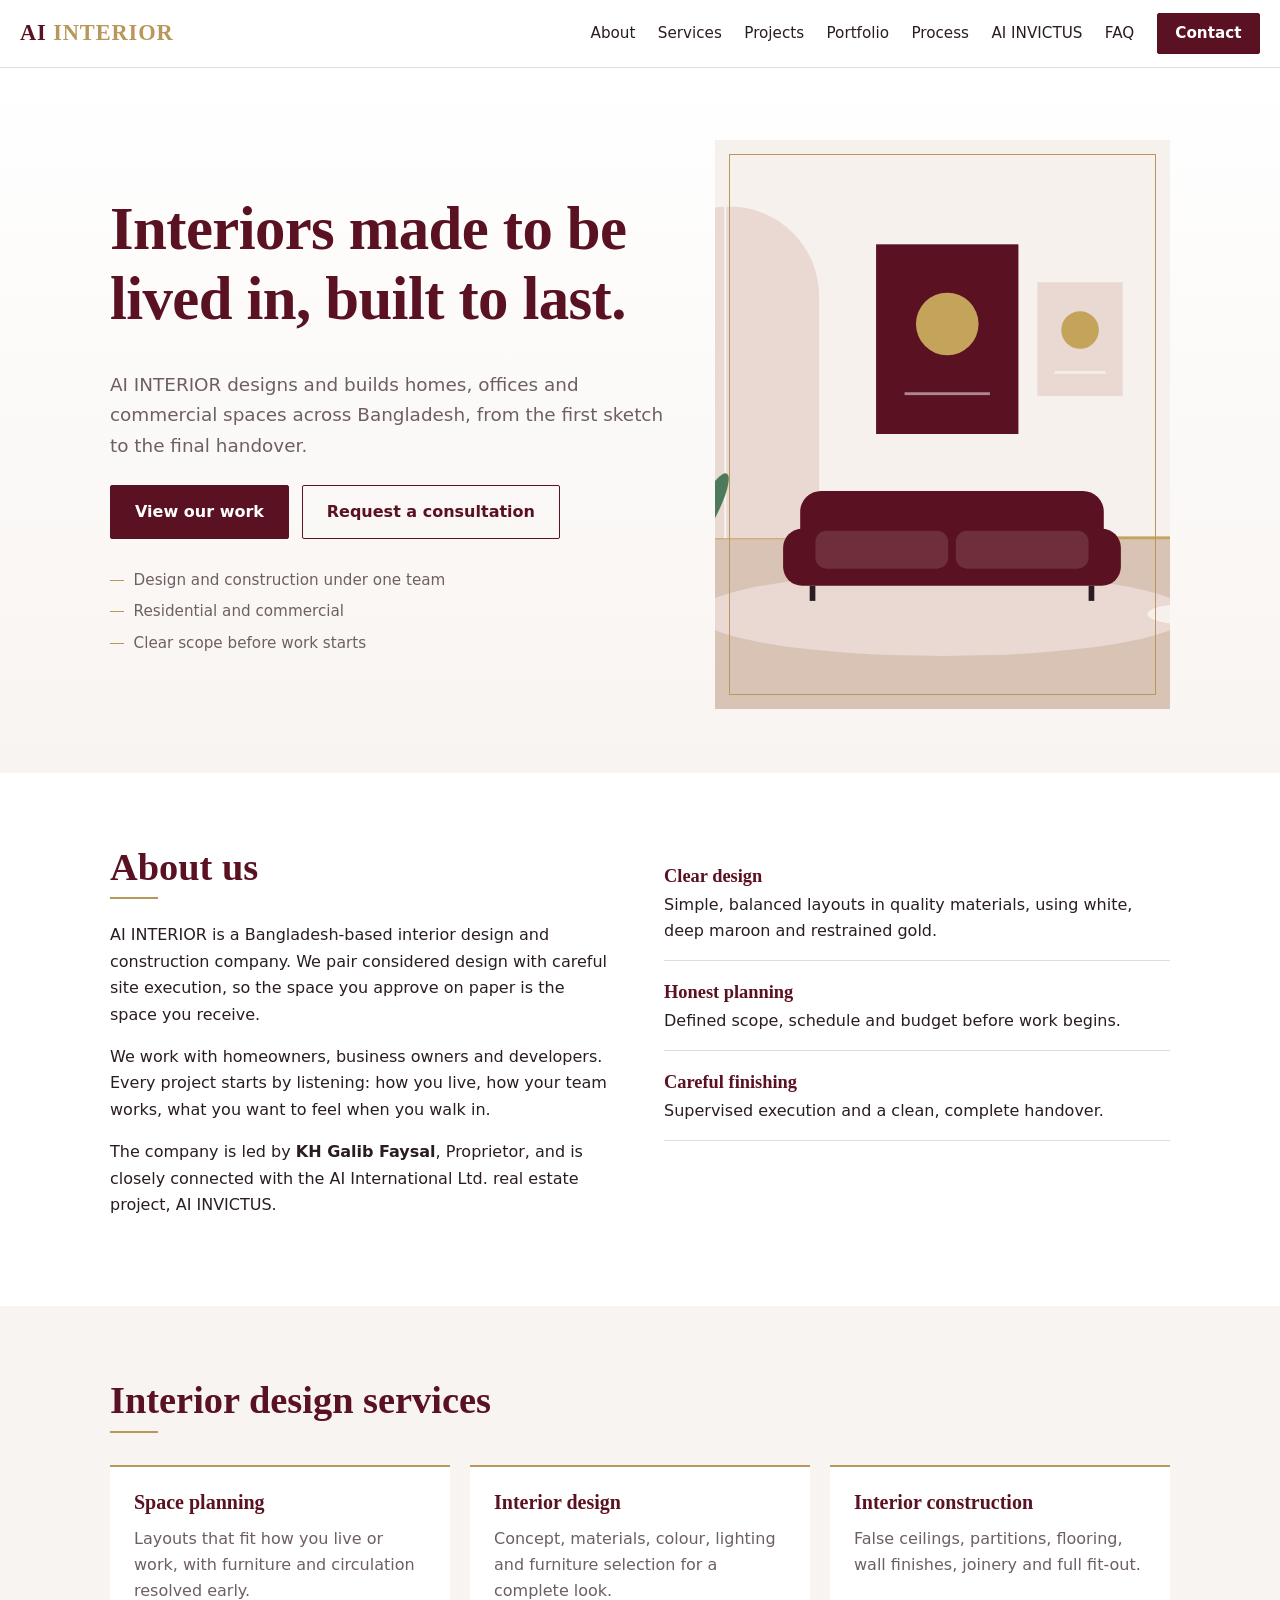
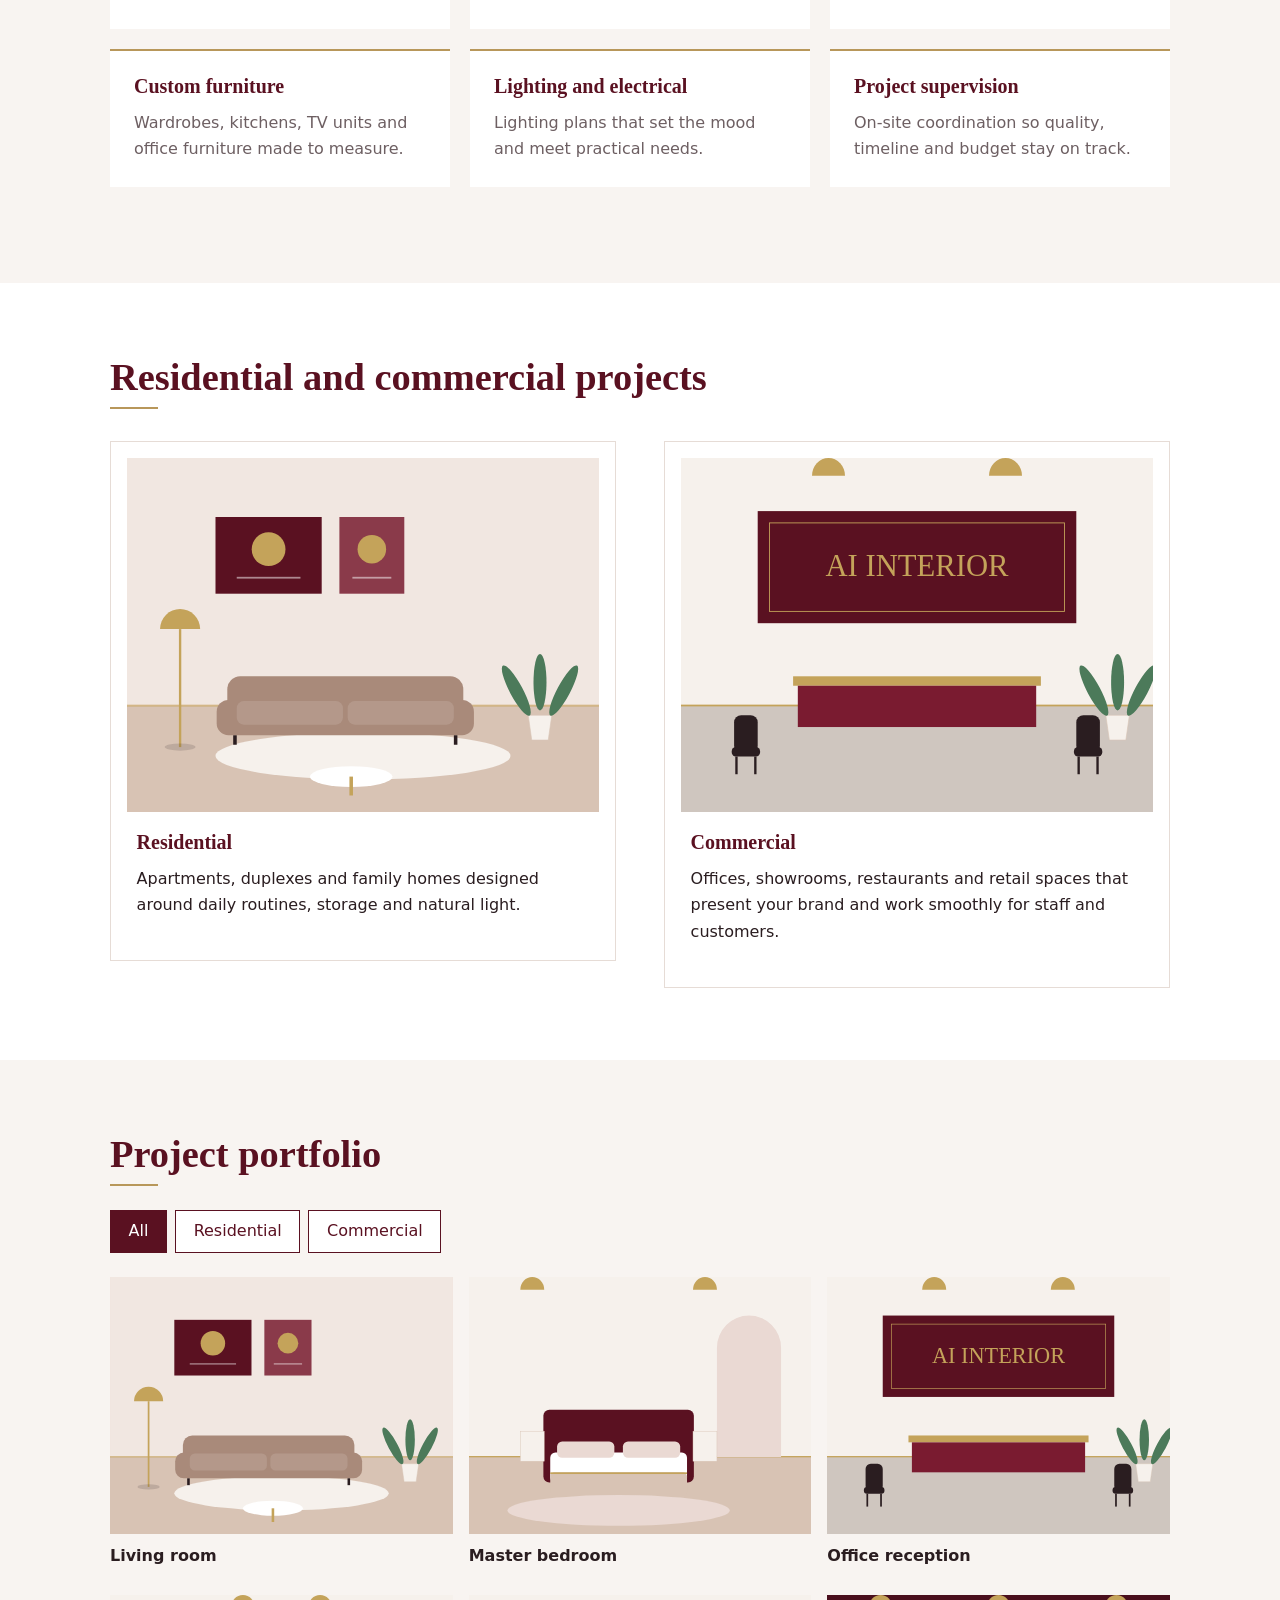
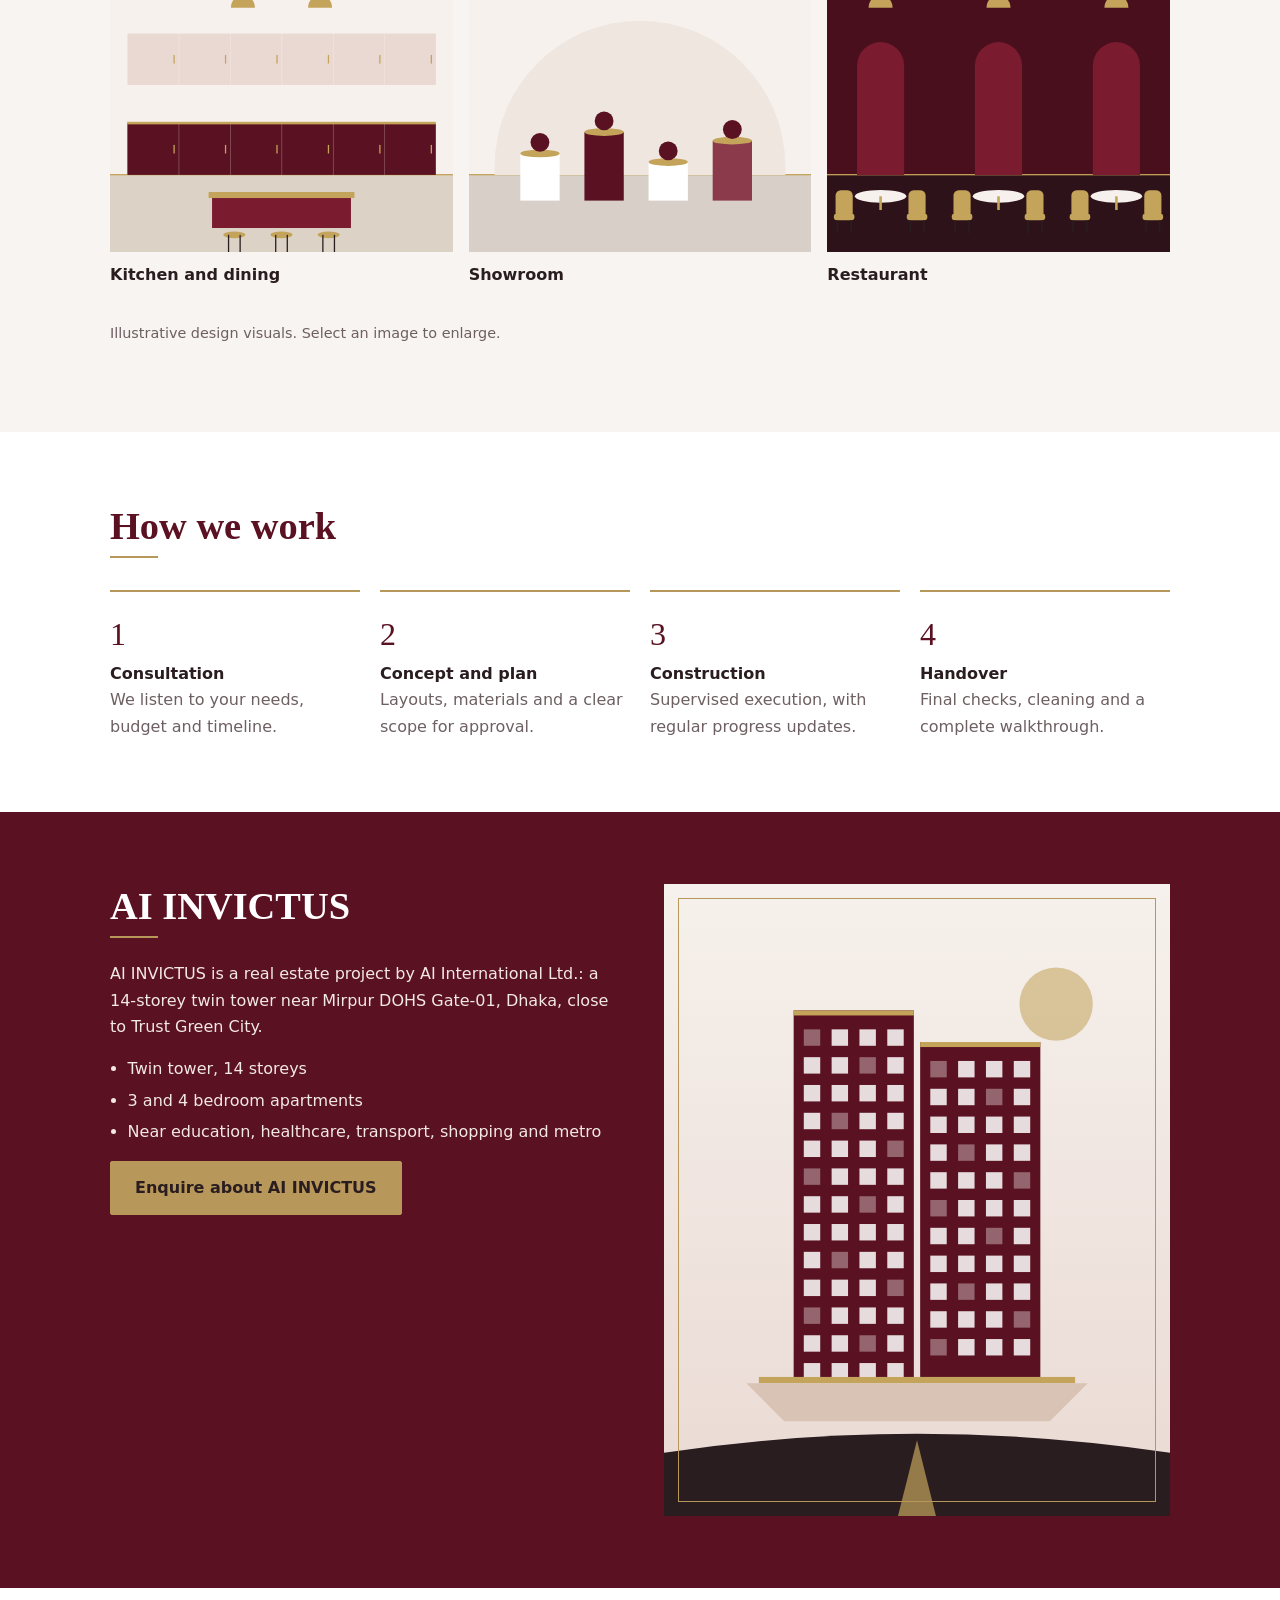
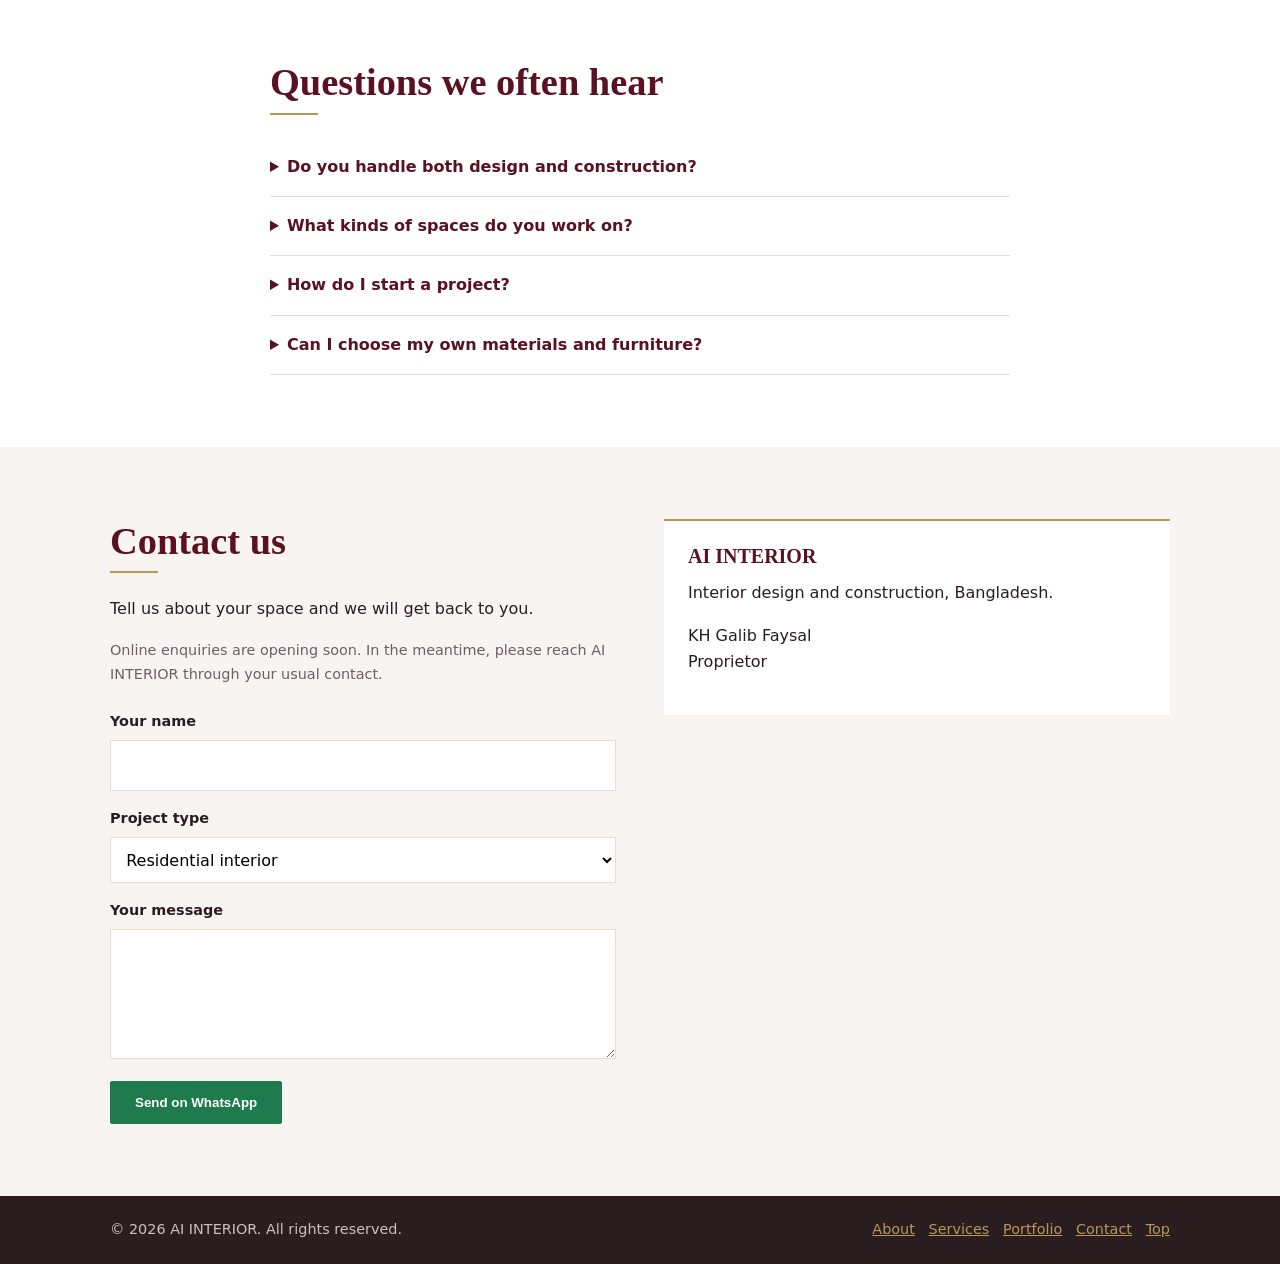
==== commit 0024e799: "Add files via upload" ====
--- a/index.html
+++ b/index.html
@@ -37,7 +37,7 @@
       <div class="actions"><a class="btn" href="#portfolio">View our work</a><a class="btn ghost" href="#contact">Request a consultation</a></div>
       <ul class="trust"><li>Design and construction under one team</li><li>Residential and commercial</li><li>Clear scope before work starts</li></ul>
     </div>
-    <div class="frame"><img src="images/hero.svg" width="800" height="600" alt="Elegant living room with maroon sofa, gold accents and pendant lights"></div>
+    <div class="frame"><img src="[data-uri]" width="800" height="600" alt="Elegant living room with maroon sofa, gold accents and pendant lights"></div>
   </div>
 </section>
 
@@ -75,8 +75,8 @@
   <div class="wrap">
     <h2>Residential and commercial projects</h2>
     <div class="two split">
-      <div class="panel"><img src="images/living.svg" width="800" height="600" loading="lazy" alt="Residential living room interior"><h3>Residential</h3><p>Apartments, duplexes and family homes designed around daily routines, storage and natural light.</p></div>
-      <div class="panel"><img src="images/office.svg" width="800" height="600" loading="lazy" alt="Commercial office reception with logo wall"><h3>Commercial</h3><p>Offices, showrooms, restaurants and retail spaces that present your brand and work smoothly for staff and customers.</p></div>
+      <div class="panel"><img src="[data-uri]" width="800" height="600" loading="lazy" alt="Residential living room interior"><h3>Residential</h3><p>Apartments, duplexes and family homes designed around daily routines, storage and natural light.</p></div>
+      <div class="panel"><img src="[data-uri]" width="800" height="600" loading="lazy" alt="Commercial office reception with logo wall"><h3>Commercial</h3><p>Offices, showrooms, restaurants and retail spaces that present your brand and work smoothly for staff and customers.</p></div>
     </div>
   </div>
 </section>
@@ -88,12 +88,12 @@
       <button class="on" data-f="all">All</button><button data-f="residential">Residential</button><button data-f="commercial">Commercial</button>
     </div>
     <div class="gallery">
-      <figure data-c="residential"><button class="zoom" aria-label="Enlarge: Living room"><img src="images/living.svg" width="800" height="600" loading="lazy" alt="Living room with maroon sofa and framed art"></button><figcaption>Living room</figcaption></figure>
-      <figure data-c="residential"><button class="zoom" aria-label="Enlarge: Master bedroom"><img src="images/bedroom.svg" width="800" height="600" loading="lazy" alt="Master bedroom with maroon headboard"></button><figcaption>Master bedroom</figcaption></figure>
-      <figure data-c="commercial"><button class="zoom" aria-label="Enlarge: Office reception"><img src="images/office.svg" width="800" height="600" loading="lazy" alt="Office reception with brand wall"></button><figcaption>Office reception</figcaption></figure>
-      <figure data-c="residential"><button class="zoom" aria-label="Enlarge: Kitchen and dining"><img src="images/kitchen.svg" width="800" height="600" loading="lazy" alt="Kitchen with island and pendant lights"></button><figcaption>Kitchen and dining</figcaption></figure>
-      <figure data-c="commercial"><button class="zoom" aria-label="Enlarge: Showroom"><img src="images/showroom.svg" width="800" height="600" loading="lazy" alt="Showroom with display plinths and spotlights"></button><figcaption>Showroom</figcaption></figure>
-      <figure data-c="commercial"><button class="zoom" aria-label="Enlarge: Restaurant"><img src="images/restaurant.svg" width="800" height="600" loading="lazy" alt="Restaurant interior with pendant lamps"></button><figcaption>Restaurant</figcaption></figure>
+      <figure data-c="residential"><button class="zoom" aria-label="Enlarge: Living room"><img src="[data-uri]" width="800" height="600" loading="lazy" alt="Living room with maroon sofa and framed art"></button><figcaption>Living room</figcaption></figure>
+      <figure data-c="residential"><button class="zoom" aria-label="Enlarge: Master bedroom"><img src="[data-uri]" width="800" height="600" loading="lazy" alt="Master bedroom with maroon headboard"></button><figcaption>Master bedroom</figcaption></figure>
+      <figure data-c="commercial"><button class="zoom" aria-label="Enlarge: Office reception"><img src="[data-uri]" width="800" height="600" loading="lazy" alt="Office reception with brand wall"></button><figcaption>Office reception</figcaption></figure>
+      <figure data-c="residential"><button class="zoom" aria-label="Enlarge: Kitchen and dining"><img src="[data-uri]" width="800" height="600" loading="lazy" alt="Kitchen with island and pendant lights"></button><figcaption>Kitchen and dining</figcaption></figure>
+      <figure data-c="commercial"><button class="zoom" aria-label="Enlarge: Showroom"><img src="[data-uri]" width="800" height="600" loading="lazy" alt="Showroom with display plinths and spotlights"></button><figcaption>Showroom</figcaption></figure>
+      <figure data-c="commercial"><button class="zoom" aria-label="Enlarge: Restaurant"><img src="[data-uri]" width="800" height="600" loading="lazy" alt="Restaurant interior with pendant lamps"></button><figcaption>Restaurant</figcaption></figure>
     </div>
     <p class="cap">Illustrative design visuals. Select an image to enlarge.</p>
   </div>
@@ -123,7 +123,7 @@
       </ul>
       <a class="btn gold" href="#contact">Enquire about AI INVICTUS</a>
     </div>
-    <div class="frame dark"><img src="images/invictus.svg" width="800" height="1000" loading="lazy" alt="Illustration of the AI INVICTUS twin tower on a landscaped island"></div>
+    <div class="frame dark"><img src="[data-uri]" width="800" height="1000" loading="lazy" alt="Illustration of the AI INVICTUS twin tower on a landscaped island"></div>
   </div>
 </section>
 
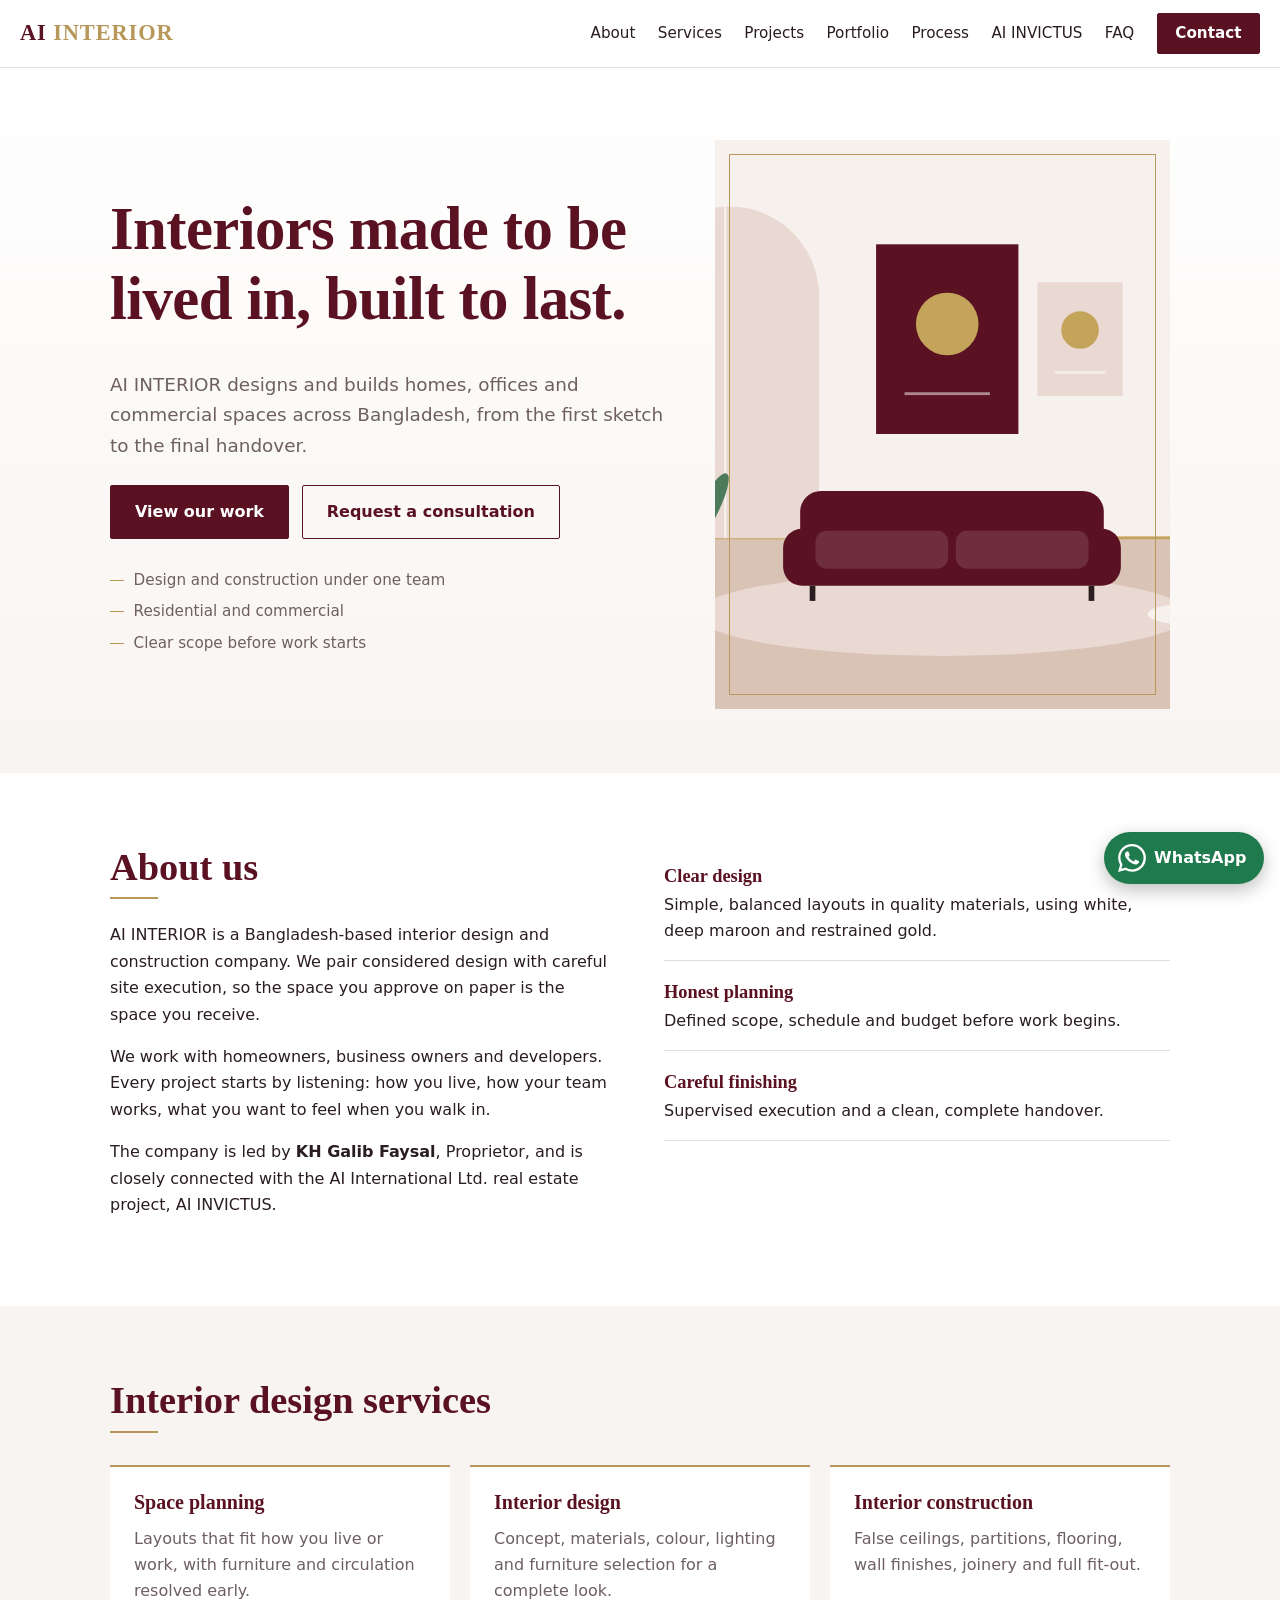
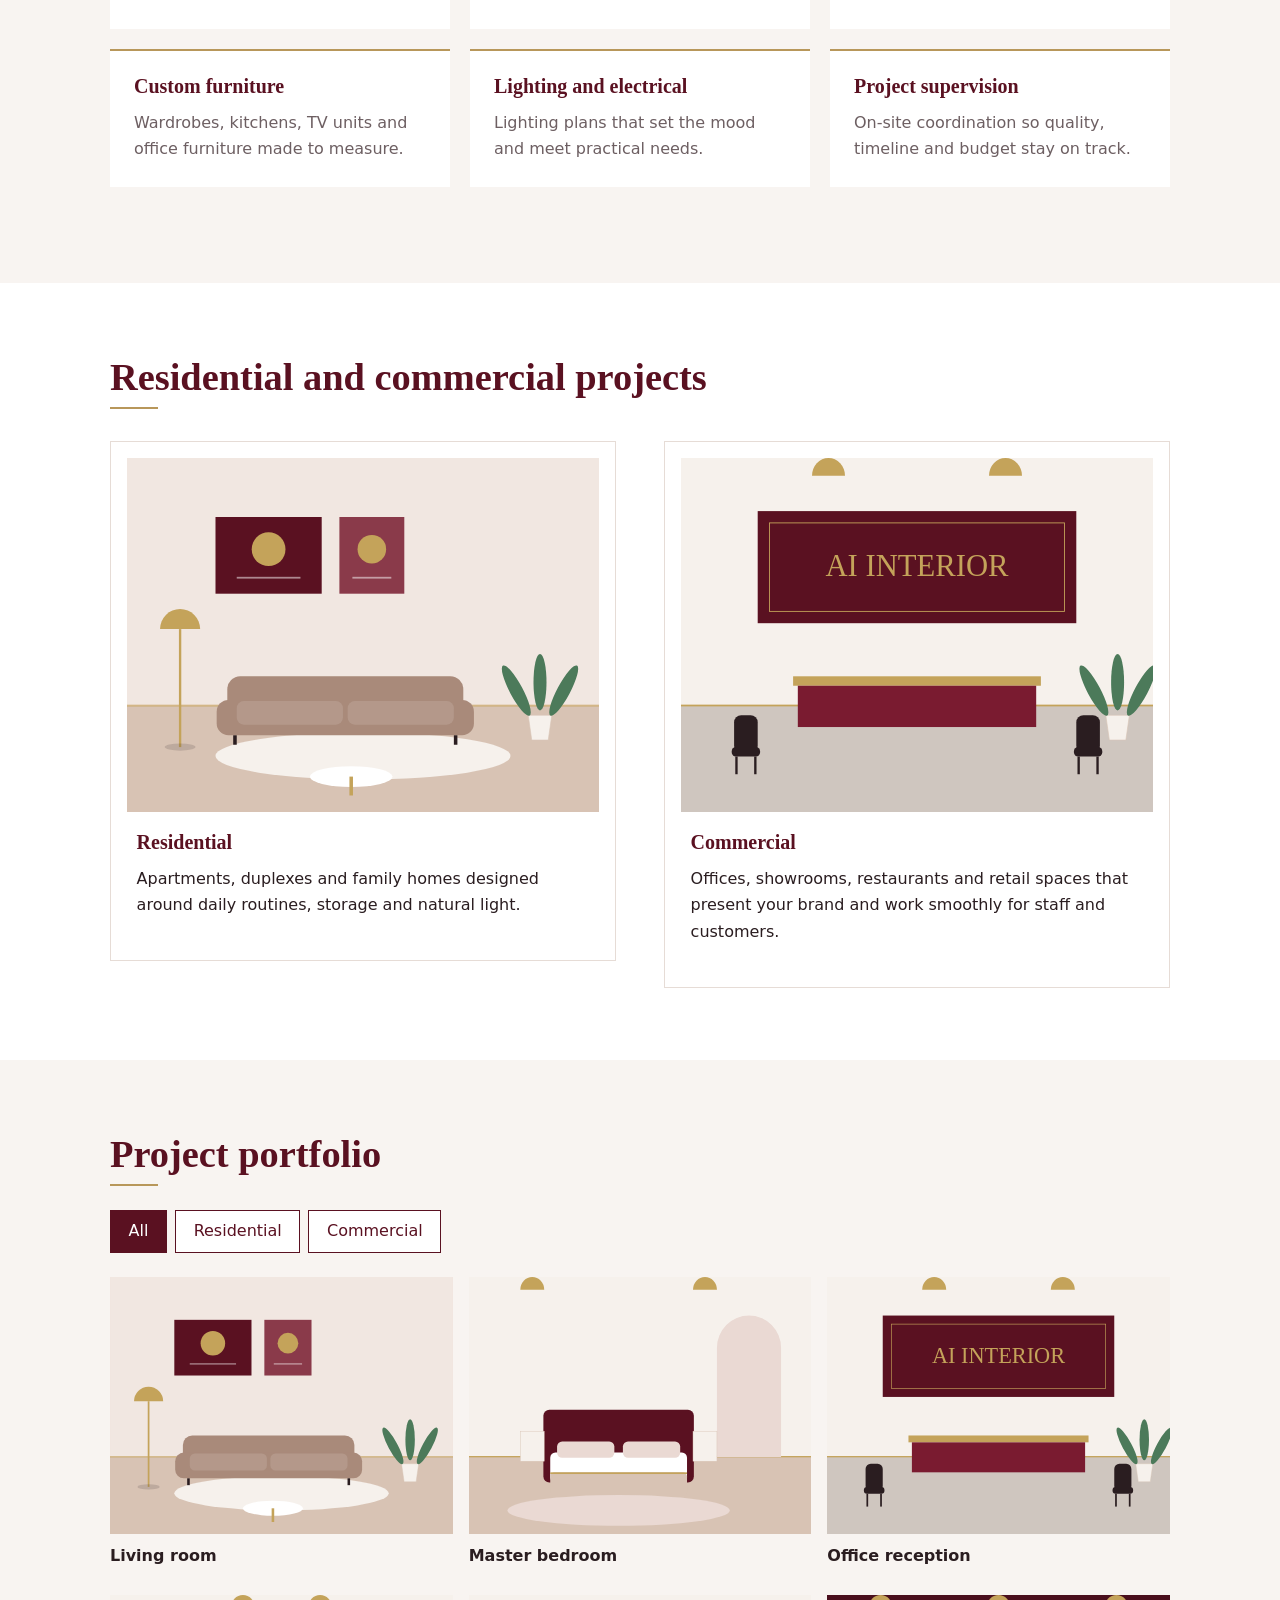
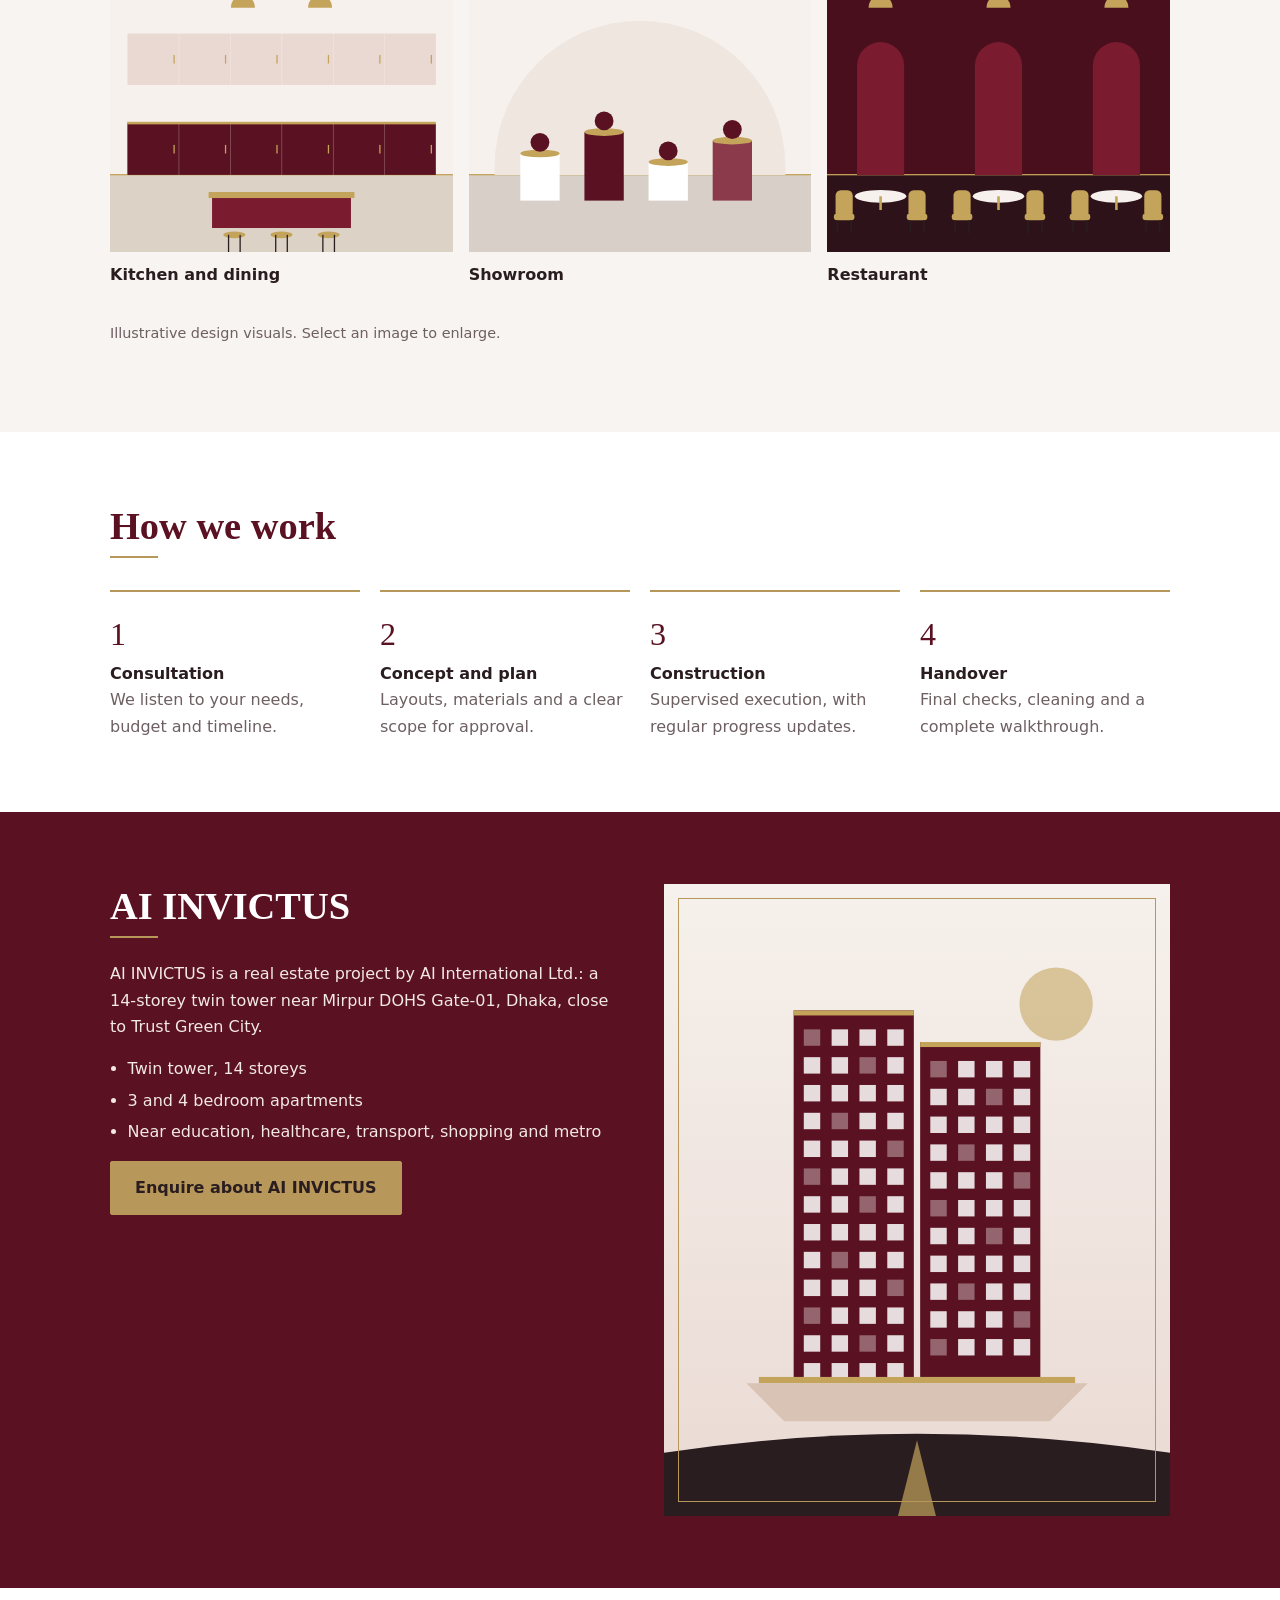
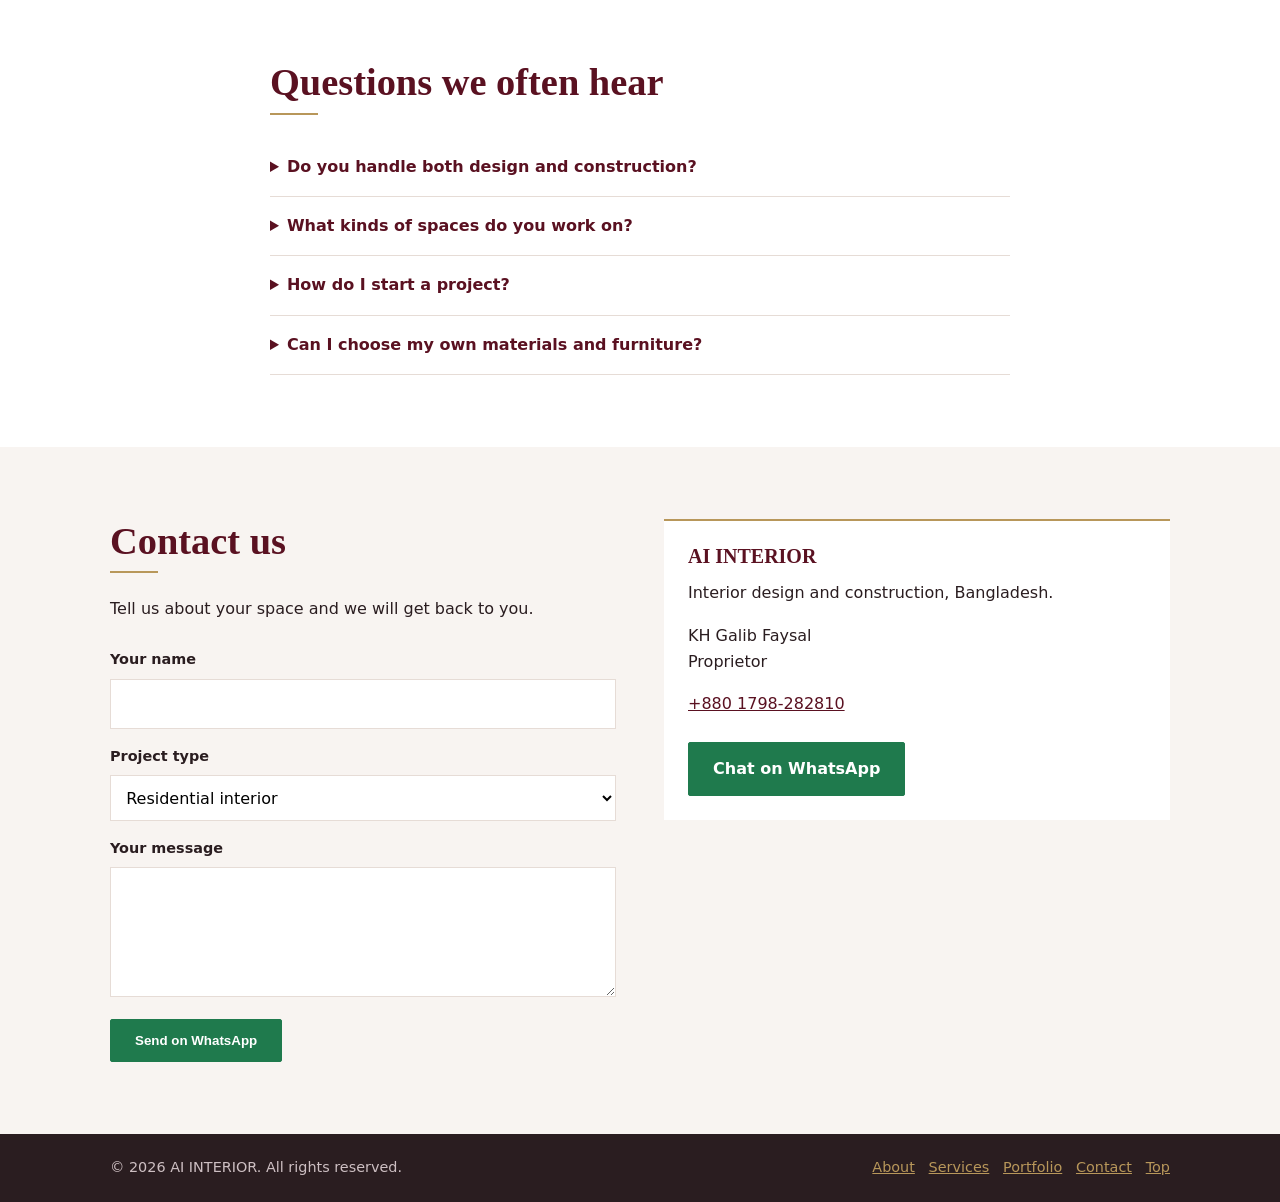
==== commit 0112a3a1: "Add files via upload" ====
--- a/index.html
+++ b/index.html
@@ -14,7 +14,7 @@
 <meta name="theme-color" content="#5a1121">
 <link rel="icon" href="data:image/svg+xml,%3Csvg xmlns='http://www.w3.org/2000/svg' viewBox='0 0 100 100'%3E%3Crect width='100' height='100' fill='%235a1121'/%3E%3Ctext x='50' y='66' font-size='46' text-anchor='middle' fill='%23c4a35a' font-family='Georgia'%3EAI%3C/text%3E%3C/svg%3E">
 <link rel="stylesheet" href="style.css">
-<script type="application/ld+json">{"@context":"https://schema.org","@type":"HomeAndConstructionBusiness","name":"AI INTERIOR","url":"https://aiinterior115.github.io/","description":"Interior design and construction company in Bangladesh","areaServed":"Bangladesh","founder":{"@type":"Person","name":"KH Galib Faysal"}}</script>
+<script type="application/ld+json">{"@context":"https://schema.org","@type":"HomeAndConstructionBusiness","name":"AI INTERIOR","url":"https://aiinterior115.github.io/","description":"Interior design and construction company in Bangladesh","areaServed":"Bangladesh","telephone":"+8801798282810","founder":{"@type":"Person","name":"KH Galib Faysal"}}</script>
 </head>
 <body>
 <a class="skip" href="#main">Skip to content</a>
@@ -142,7 +142,7 @@
     <div>
       <h2>Contact us</h2>
       <p>Tell us about your space and we will get back to you.</p>
-      <p id="nocontact" class="muted">Online enquiries are opening soon. In the meantime, please reach AI INTERIOR through your usual contact.</p>
+      <p id="nocontact" class="muted" hidden>Online enquiries are opening soon. In the meantime, please reach AI INTERIOR through your usual contact.</p>
       <form id="cform" hidden>
         <label for="n">Your name</label><input id="n" required autocomplete="name">
         <label for="t">Project type</label>
@@ -151,7 +151,7 @@
         <button class="btn wa" type="submit">Send on WhatsApp</button>
       </form>
     </div>
-    <div class="owner"><h3>AI INTERIOR</h3><p>Interior design and construction, Bangladesh.</p><p>KH Galib Faysal<br>Proprietor</p></div>
+    <div class="owner"><h3>AI INTERIOR</h3><p>Interior design and construction, Bangladesh.</p><p>KH Galib Faysal<br>Proprietor</p><p><a href="tel:+8801798282810">+880 1798-282810</a></p><a class="btn wa" href="https://wa.me/8801798282810?text=Hello%20AI%20INTERIOR%2C%20I%20would%20like%20to%20discuss%20an%20interior%20design%20project." target="_blank" rel="noopener">Chat on WhatsApp</a></div>
   </div>
 </section>
 </main>
@@ -163,6 +163,7 @@
   </div>
 </footer>
 
+<a class="wa-float" href="https://wa.me/8801798282810?text=Hello%20AI%20INTERIOR%2C%20I%20would%20like%20to%20discuss%20an%20interior%20design%20project." target="_blank" rel="noopener" aria-label="Chat with AI INTERIOR on WhatsApp"><svg viewBox="0 0 24 24" width="28" height="28" aria-hidden="true" fill="currentColor"><path d="M17.472 14.382c-.297-.149-1.758-.867-2.03-.967-.273-.099-.471-.148-.67.15-.197.297-.767.966-.94 1.164-.173.199-.347.223-.644.075-.3-.15-1.263-.465-2.403-1.485-.888-.795-1.484-1.77-1.66-2.07-.174-.3-.019-.465.13-.615.136-.135.301-.345.451-.52.146-.181.194-.301.297-.497.1-.21.049-.375-.025-.524-.075-.15-.672-1.62-.922-2.206-.24-.584-.487-.51-.672-.51-.172-.015-.371-.015-.571-.015-.2 0-.523.074-.797.359-.273.3-1.045 1.02-1.045 2.475s1.07 2.865 1.219 3.075c.149.18 2.095 3.195 5.076 4.483.709.3 1.262.489 1.694.625.712.227 1.36.195 1.871.12.571-.09 1.758-.72 2.006-1.41.248-.69.248-1.289.173-1.41-.074-.12-.272-.195-.57-.345m-5.446 7.443h-.016a9.87 9.87 0 01-5.031-1.378l-.361-.214-3.741.982.998-3.648-.235-.374a9.86 9.86 0 01-1.51-5.26c.001-5.45 4.436-9.884 9.888-9.884 2.64 0 5.122 1.03 6.988 2.898a9.825 9.825 0 012.893 6.994c-.003 5.45-4.437 9.884-9.885 9.884m8.413-18.297A11.815 11.815 0 0012.05 0C5.495 0 .16 5.335.157 11.892c0 2.096.547 4.142 1.588 5.945L.057 24l6.305-1.654a11.882 11.882 0 005.683 1.448h.005c6.554 0 11.89-5.335 11.893-11.893a11.821 11.821 0 00-3.48-8.413z"/></svg><span>WhatsApp</span></a>
 <dialog id="lb"><button class="x" aria-label="Close">&times;</button><img alt=""></dialog>
 <script src="script.js"></script>
 </body>
--- a/style.css
+++ b/style.css
@@ -141,3 +141,9 @@
 .x{position:absolute;right:.5rem;top:.5rem;font-size:2rem;line-height:1;background:var(--maroon);color:#fff;border:0;width:2.4rem;height:2.4rem;cursor:pointer}
 @media(max-width:820px){.steps{grid-template-columns:1fr 1fr}}
 @media(max-width:520px){.steps{grid-template-columns:1fr}}
+
+/* WhatsApp floating button */
+.wa-float{position:fixed;right:max(1rem,env(safe-area-inset-right));bottom:max(1rem,env(safe-area-inset-bottom));z-index:15;display:flex;align-items:center;gap:.5rem;background:#1f7a4d;color:#fff;text-decoration:none;font-weight:600;padding:.75rem 1.1rem .75rem .9rem;border-radius:999px;box-shadow:0 6px 18px rgba(0,0,0,.25);transition:transform .2s,background .2s}
+.wa-float:hover{background:#186540;transform:translateY(-2px)}
+.owner .btn{margin-top:.5rem}
+@media(max-width:520px){.wa-float span{display:none}.wa-float{padding:.8rem}}
